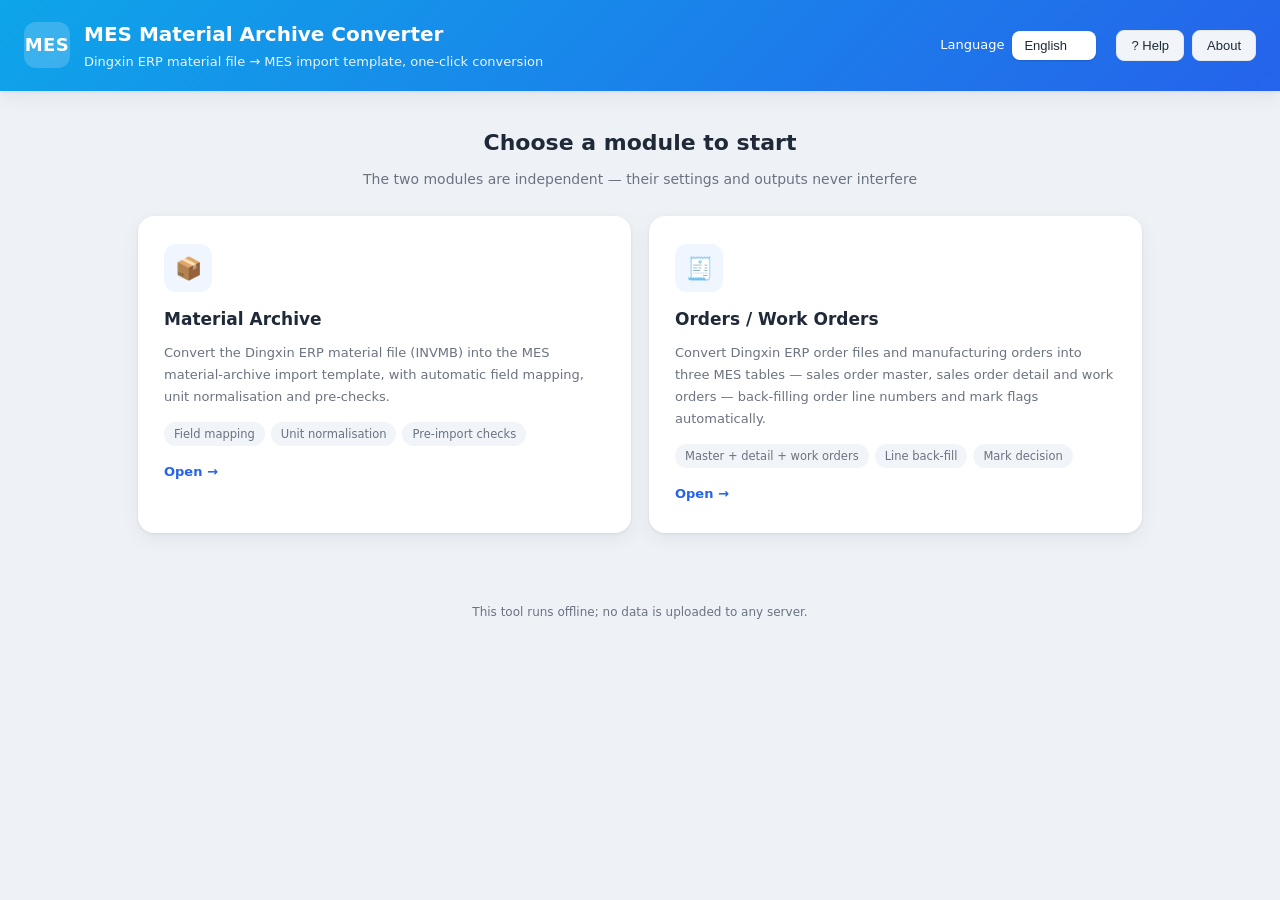
==== mes_conv/webui.html @ 9e15babb "feat: 新增订单/工单模块，建立版本控制 (v1.3.0) 把原来独立的 Python 工具（project-001/code-file/015/39/2.py，6672 行， Tkinter +" ====
<!DOCTYPE html>
<html lang="zh">
<head>
<meta charset="utf-8">
<meta name="viewport" content="width=device-width, initial-scale=1">
<title>MES 物料档案转换工具</title>
<style>
  :root{
    --bg:#eef2f7; --card:#ffffff; --ink:#1f2937; --muted:#6b7280;
    --primary:#2563eb; --primary-d:#1d4ed8; --line:#e5e7eb;
    --ok:#059669; --err:#dc2626; --warn:#b45309;
    --okbg:#ecfdf5; --errbg:#fef2f2; --warnbg:#fffbeb;
    --shadow:0 1px 3px rgba(15,23,42,.08),0 6px 20px rgba(15,23,42,.06);
  }
  *{box-sizing:border-box}
  body{margin:0;font-family:"PingFang SC","Microsoft YaHei","Noto Sans SC",system-ui,-apple-system,Segoe UI,Roboto,sans-serif;
    background:var(--bg);color:var(--ink);line-height:1.6;-webkit-font-smoothing:antialiased}
  header{background:linear-gradient(135deg,#0ea5e9,#2563eb);color:#fff;padding:18px 24px;
    display:flex;align-items:center;justify-content:space-between;gap:16px;flex-wrap:wrap;box-shadow:var(--shadow)}
  .brand{display:flex;align-items:center;gap:14px}
  .logo{width:46px;height:46px;border-radius:12px;background:rgba(255,255,255,.18);display:flex;align-items:center;justify-content:center;
    font-weight:800;font-size:18px;letter-spacing:.5px}
  header h1{margin:0;font-size:20px;font-weight:700}
  header p{margin:2px 0 0;font-size:13px;opacity:.9}
  .lang{display:flex;align-items:center;gap:8px;font-size:13px}
  .lang select{appearance:none;border:none;border-radius:8px;padding:7px 12px;font-size:13px;background:#fff;color:var(--ink);
    box-shadow:0 1px 2px rgba(0,0,0,.15);cursor:pointer}
  main{max-width:1040px;margin:0 auto;padding:24px 18px 60px}
  .steps{display:grid;grid-template-columns:1fr 1fr;gap:16px}
  @media(max-width:640px){.steps{grid-template-columns:1fr}}
  .card{background:var(--card);border-radius:16px;padding:22px;box-shadow:var(--shadow);position:relative;transition:.15s}
  .card.drag{border:2px dashed var(--primary);background:#eff6ff}
  .step-no{position:absolute;top:18px;right:20px;width:30px;height:30px;border-radius:50%;background:var(--primary);color:#fff;
    display:flex;align-items:center;justify-content:center;font-size:14px;font-weight:700}
  .card h2{margin:0 0 6px;font-size:16px}
  .card p{margin:0 0 16px;font-size:13px;color:var(--muted)}
  .file-btn{display:inline-block;background:#f1f5f9;border:1px dashed #cbd5e1;color:var(--ink);padding:11px 18px;border-radius:10px;
    cursor:pointer;font-size:14px;transition:.15s;position:relative;overflow:hidden}
  .file-btn:hover{background:#e2e8f0}
  .file-btn input{position:absolute;inset:0;opacity:0;cursor:pointer}
  .file-name{margin-top:12px;font-size:13px;color:var(--primary-d);word-break:break-all;min-height:18px}
  .drop-hint{margin-top:8px;font-size:12px;color:var(--muted)}
  .actions{display:flex;justify-content:center;margin:26px 0}
  .primary{display:inline-block;text-align:center;background:var(--primary);color:#fff;border:none;border-radius:12px;
    padding:14px 40px;font-size:17px;font-weight:600;cursor:pointer;transition:.15s;text-decoration:none}
  .primary:hover{background:var(--primary-d)}
  .primary:disabled{opacity:.6;cursor:wait}
  .ghost{background:#f1f5f9;border:1px solid var(--line);color:var(--ink);border-radius:8px;padding:7px 14px;font-size:13px;cursor:pointer;text-decoration:none;display:inline-block}
  .ghost:hover{background:#e2e8f0}
  .banner{border-radius:12px;padding:14px 18px;font-size:14px;margin-bottom:18px;display:none}
  .banner.show{display:block}
  .banner.ok{background:var(--okbg);color:var(--ok);border:1px solid #a7f3d0}
  .banner.err{background:var(--errbg);color:var(--err);border:1px solid #fecaca}
  .result{background:var(--card);border-radius:16px;padding:28px;text-align:center;box-shadow:var(--shadow);display:none;margin-bottom:18px}
  .result.show{display:block}
  .ok-icon{width:56px;height:56px;border-radius:50%;background:var(--ok);color:#fff;font-size:30px;display:flex;align-items:center;
    justify-content:center;margin:0 auto 14px}
  .result h2{margin:0 0 6px;font-size:19px}
  .result p{margin:0 0 18px;color:var(--muted);font-size:14px}
  .stats{display:grid;grid-template-columns:1fr 1fr;gap:10px;margin:18px 0;text-align:left}
  .stat{background:#f8fafc;border:1px solid var(--line);border-radius:10px;padding:12px 14px}
  .stat .t{font-size:12px;color:var(--muted)}
  .stat .v{font-size:14px;font-weight:600;margin-top:2px;word-break:break-word}
  .result-btns{display:flex;gap:10px;justify-content:center;flex-wrap:wrap}
  .section-title{display:flex;align-items:center;justify-content:space-between;gap:10px;flex-wrap:wrap;margin:0 0 12px}
  .section-title h3{margin:0;font-size:15px}
  .check-list{list-style:none;padding:0;margin:0 0 10px}
  .check-list li{padding:7px 11px;border-radius:8px;margin-bottom:6px;font-size:13px;border:1px solid}
  .check-list li.err{background:var(--errbg);color:var(--err);border-color:#fecaca}
  .check-list li.warn{background:var(--warnbg);color:var(--warn);border-color:#fde68a}
  .check-ok{background:var(--okbg);color:var(--ok);border:1px solid #a7f3d0;border-radius:8px;padding:7px 11px;font-size:13px}
  .scrollbox{max-height:300px;overflow:auto}
  .log-section,.history,.check-section{background:var(--card);border-radius:16px;padding:18px 20px;box-shadow:var(--shadow);margin-bottom:18px;display:none}
  .log-section.show,.history.show,.check-section.show{display:block}
  .log-head{display:flex;align-items:center;justify-content:space-between;gap:10px;flex-wrap:wrap}
  .log-head h3{margin:0;font-size:15px}
  .log-head .btns{display:flex;gap:8px}
  .log-box{background:#0f172a;color:#e2e8f0;font-family:ui-monospace,SFMono-Regular,Menlo,Consolas,monospace;font-size:12.5px;
    padding:14px;border-radius:10px;max-height:280px;overflow:auto;white-space:pre-wrap;margin:14px 0 0;display:none}
  .log-box.show{display:block}
  .advanced{background:var(--card);border-radius:16px;padding:6px 20px 20px;box-shadow:var(--shadow)}
  details>summary{cursor:pointer;font-weight:700;font-size:15px;padding:14px 0;list-style:none}
  details>summary::-webkit-details-marker{display:none}
  details>summary::before{content:"▸ ";color:var(--muted)}
  details[open]>summary::before{content:"▾ "}
  .muted{color:var(--muted);font-size:13px;margin:0 0 14px}
  .adv-actions{display:flex;gap:8px;flex-wrap:wrap;margin-bottom:12px}
  .adv-msg{font-size:13px;min-height:18px;margin-bottom:10px;white-space:pre-wrap}
  .adv-msg.ok{color:var(--ok)} .adv-msg.err{color:var(--err)}
  .adv-top{display:flex;gap:16px;align-items:center;flex-wrap:wrap;margin-bottom:14px}
  .adv-top label{font-size:13px;font-weight:600}
  .adv-top input{width:200px;border:1px solid var(--line);border-radius:8px;padding:7px 10px;font-size:13px;font-family:inherit}
  table{width:100%;border-collapse:collapse;margin-bottom:10px}
  th,td{border:1px solid var(--line);padding:6px 8px;font-size:13px;text-align:left;vertical-align:top}
  th{background:#f8fafc;font-weight:600}
  td input,td select,td textarea{width:100%;border:1px solid var(--line);border-radius:6px;padding:6px 8px;font-size:13px;font-family:inherit;resize:vertical}
  td .row-del{background:#fef2f2;color:var(--err);border:1px solid #fecaca;border-radius:6px;padding:4px 10px;cursor:pointer;white-space:nowrap}
  .help{background:#f8fafc;border:1px dashed var(--line);border-radius:10px;padding:12px 14px;font-size:12.5px;color:var(--muted);margin:10px 0 4px;line-height:1.7}
  .help code{background:#eef2f7;padding:1px 5px;border-radius:4px;font-size:12px;color:var(--ink)}
  .param-cell{min-width:280px}
  .pc-line{display:flex;flex-wrap:wrap;gap:8px 14px;align-items:center;margin:2px 0}
  .pc-line label{font-size:13px;display:inline-flex;align-items:center;gap:4px}
  .pc-inline{display:flex;flex-wrap:wrap;gap:6px;align-items:center;font-size:13px}
  .pc-inline input[type=text]{width:90px}
  .nest{background:#f8fafc;border:1px dashed var(--line);border-radius:10px;padding:10px;margin-top:6px}
  .nest-title{font-size:12px;color:var(--muted);margin-bottom:6px}
  .kv{margin:4px 0}
  .kv th{background:#eef2f7;font-size:12px}
  .kv input{width:100%;padding:4px 6px;font-size:12.5px}
  .mini-btn{background:#eef2f7;border:1px solid var(--line);border-radius:6px;padding:4px 10px;font-size:12px;cursor:pointer;margin-top:4px}
  .mini-btn:hover{background:#e2e8f0}
  .dict-card{background:#f8fafc;border:1px solid var(--line);border-radius:10px;padding:12px;margin-bottom:12px}
  .dict-head{display:flex;align-items:center;gap:8px;margin-bottom:8px;flex-wrap:wrap}
  .dict-head input{width:180px;border:1px solid var(--line);border-radius:6px;padding:5px 8px}
  .block-title{font-size:14px;font-weight:700;margin:18px 0 8px;display:flex;align-items:center;gap:8px}
  .block-title small{font-weight:400;color:var(--muted);font-size:12px}
  .desc-cell{font-size:12px;color:var(--muted);min-width:170px}
  footer{text-align:center;color:var(--muted);font-size:12px;padding:10px}
  .spinner{display:inline-block;width:16px;height:16px;border:2px solid rgba(255,255,255,.5);border-top-color:#fff;border-radius:50%;
    animation:spin .7s linear infinite;vertical-align:-3px;margin-right:8px}
  @keyframes spin{to{transform:rotate(360deg)}}

  /* ---- 模块选择首页 ---- */
  .home-intro{text-align:center;margin:10px 0 26px}
  .home-intro h2{margin:0 0 8px;font-size:22px}
  .home-intro p{margin:0;color:var(--muted);font-size:14px}
  .mod-grid{display:grid;grid-template-columns:1fr 1fr;gap:18px}
  @media(max-width:640px){.mod-grid{grid-template-columns:1fr}}
  .mod-card{background:var(--card);border-radius:16px;padding:26px 24px;box-shadow:var(--shadow);cursor:pointer;
    transition:.16s;border:2px solid transparent;text-align:left}
  .mod-card:hover{transform:translateY(-2px);border-color:var(--primary);box-shadow:0 10px 30px rgba(37,99,235,.16)}
  .mod-ico{width:48px;height:48px;border-radius:12px;background:#eff6ff;color:var(--primary);display:flex;align-items:center;
    justify-content:center;font-size:22px;margin-bottom:14px}
  .mod-card h3{margin:0 0 8px;font-size:17px}
  .mod-card p{margin:0 0 14px;font-size:13px;color:var(--muted);line-height:1.7}
  .mod-tags{display:flex;flex-wrap:wrap;gap:6px}
  .mod-tag{font-size:11.5px;background:#f1f5f9;color:var(--muted);border-radius:999px;padding:3px 10px}
  .mod-go{margin-top:16px;font-size:13px;font-weight:600;color:var(--primary)}
  .back-btn{background:rgba(255,255,255,.18);border:1px solid rgba(255,255,255,.4);color:#fff;border-radius:8px;
    padding:7px 14px;font-size:13px;cursor:pointer}
  .back-btn:hover{background:rgba(255,255,255,.3)}
  .opt-badge{font-size:11.5px;font-weight:400;color:var(--muted);margin-left:6px}
  .adv-sub{font-size:13px;font-weight:700;margin:16px 0 6px;color:var(--ink)}
  .adv-sub small{font-weight:400;color:var(--muted);font-size:12px;margin-left:6px}
  .switches{display:flex;flex-wrap:wrap;gap:9px 20px;margin:4px 0 2px}
  .switches label{font-size:13px;display:inline-flex;align-items:center;gap:6px;cursor:pointer}
</style>
</head>
<body>
<datalist id="srcCols"></datalist>
<datalist id="tgtCols"></datalist>
<header>
  <div class="brand">
    <div class="logo" id="appLogo">MES</div>
    <div>
      <h1 id="app_title">MES 物料档案转换工具</h1>
      <p id="app_subtitle">鼎新 ERP 物料档 → MES 导入模板，一键转换</p>
    </div>
  </div>
  <div class="lang">
    <button id="backHomeBtn" class="back-btn" style="display:none">← 返回</button>
    <label id="lang_label" for="langSel">语言</label>
    <select id="langSel">
      <option value="zh">简体中文</option>
      <option value="zht">繁體中文</option>
      <option value="vi">Tiếng Việt</option>
      <option value="en">English</option>
    </select>
    <button id="helpBtn" class="ghost" style="margin-left:12px">? 使用说明</button>
    <button id="aboutBtn" class="ghost">关于</button>
  </div>
</header>

<main>
  <!-- ===== 首页：选择模块 ===== -->
  <div id="viewHome" class="view">
    <div class="home-intro">
      <h2 id="home_title">请选择要使用的模块</h2>
      <p id="home_desc">两个模块各自独立，配置与输出互不影响</p>
    </div>
    <div class="mod-grid">
      <div class="mod-card" id="modMaterials">
        <div class="mod-ico">📦</div>
        <h3 id="mod_mat_name">物料档案</h3>
        <p id="mod_mat_desc">把鼎新 ERP 导出的物料档（INVMB）转换成 MES 的「物料档案导入模板」，自动做字段映射、单位归一与预检。</p>
        <div class="mod-tags">
          <span class="mod-tag" id="mod_mat_t1">字段映射</span>
          <span class="mod-tag" id="mod_mat_t2">单位归一</span>
          <span class="mod-tag" id="mod_mat_t3">导入前预检</span>
        </div>
        <div class="mod-go" id="mod_mat_go">进入 →</div>
      </div>
      <div class="mod-card" id="modOrders">
        <div class="mod-ico">🧾</div>
        <h3 id="mod_ord_name">订单 / 工单</h3>
        <p id="mod_ord_desc">把鼎新 ERP 导出的订单档与製令（工单）档，转换成 MES 的「销售订单主表 / 销售订单明细 / 工单」三张表，自动回填销售订单行号与打标判定。</p>
        <div class="mod-tags">
          <span class="mod-tag" id="mod_ord_t1">主表 + 明细 + 工单</span>
          <span class="mod-tag" id="mod_ord_t2">行号回填</span>
          <span class="mod-tag" id="mod_ord_t3">打标判定</span>
        </div>
        <div class="mod-go" id="mod_ord_go">进入 →</div>
      </div>
    </div>
  </div>

  <!-- ===== 模块一：物料档案 ===== -->
  <div id="viewMaterials" class="view" style="display:none">
  <div class="steps">
    <div class="card" id="srcCard">
      <div class="step-no">1</div>
      <h2 id="step_source">第 1 步 · 选择源文件</h2>
      <p id="step_source_desc">选择从鼎新 ERP 导出的物料档（.xlsx）</p>
      <label class="file-btn"><input type="file" id="srcFile" accept=".xlsx"><span id="srcLabel">选择文件</span></label>
      <div class="file-name" id="srcName"></div>
      <div class="drop-hint" id="srcDropHint">也可以直接把文件拖到这里</div>
    </div>
    <div class="card" id="tplCard">
      <div class="step-no">2</div>
      <h2 id="step_template">第 2 步 · 选择模板</h2>
      <p id="step_template_desc">选择 MES 的「物料档案导入模板」（.xlsx）</p>
      <label class="file-btn"><input type="file" id="tplFile" accept=".xlsx"><span id="tplLabel">选择文件</span></label>
      <div class="file-name" id="tplName"></div>
      <div class="drop-hint" id="tplDropHint">也可以直接把文件拖到这里</div>
    </div>
  </div>

  <div class="actions">
    <button id="startBtn" class="primary">开始转换</button>
  </div>

  <div id="progressWrap" style="display:none;margin:14px 0 0">
    <div style="height:8px;background:#e5e7eb;border-radius:999px;overflow:hidden">
      <div id="progressBar" style="height:100%;width:0;background:#2563eb;transition:width .2s ease"></div>
    </div>
    <div id="progressText" style="margin-top:6px;font-size:13px;color:#6b7280"></div>
  </div>

  <div id="statusBanner" class="banner"></div>

  <section id="resultSection" class="result">
    <div class="ok-icon">✓</div>
    <h2 id="result_title">转换完成！</h2>
    <p id="result_desc">文件已生成，点击下载即可导入 MES。</p>
    <div class="stats" id="stats"></div>
    <div class="result-btns">
      <a id="downloadLink" class="primary" href="#">下载结果文件</a>
      <button id="openFolderBtn" class="ghost">打开输出文件夹</button>
    </div>
  </section>

  <section id="checkSection" class="check-section">
    <div class="section-title">
      <h3 id="check_title">预检结果</h3>
      <span class="ghost" id="check_summary"></span>
    </div>
    <ul class="check-list" id="checkList"></ul>
    <div id="issueWrap" class="scrollbox" style="display:none">
      <table><thead><tr>
        <th id="issue_row" style="width:80px">行号</th>
        <th id="issue_col" style="width:130px">列</th>
        <th id="issue_msg">说明</th>
      </tr></thead><tbody id="issueBody"></tbody></table>
    </div>
  </section>

  <section id="historySection" class="history">
    <div class="section-title">
      <h3 id="history_title">最近转换</h3>
      <button id="refreshHistBtn" class="ghost">刷新</button>
    </div>
    <table><thead><tr>
      <th id="hist_time" style="width:170px">时间</th>
      <th id="hist_file">文件</th>
      <th id="hist_rows" style="width:80px">行数</th>
      <th id="hist_status" style="width:110px">预检</th>
      <th style="width:160px"></th>
    </tr></thead><tbody id="histBody"></tbody></table>
  </section>

  <section id="logSection" class="log-section">
    <div class="log-head">
      <h3 id="log_title">转换日志</h3>
      <div class="btns">
        <button id="copyLogBtn" class="ghost">复制日志</button>
        <button id="toggleLogBtn" class="ghost">查看日志</button>
      </div>
    </div>
    <pre id="logBox" class="log-box"></pre>
  </section>

  <section class="advanced">
    <details id="advDetails">
      <summary id="advanced_title">高级设置（管理员）</summary>
      <p class="muted" id="advanced_desc">以下为字段映射配置，仅管理员维护。普通用户无需修改。所有设置都以表单填写，无需写代码。</p>
      <div class="adv-top">
        <label id="lbl_outsheet" for="outSheetInput">输出工作表名称</label>
        <input id="outSheetInput" type="text" value="物料档案">
      </div>
      <div class="adv-actions">
        <button id="loadConfigBtn" class="ghost">载入当前配置</button>
        <button id="saveConfigBtn" class="ghost">保存配置</button>
        <button id="addFieldBtn" class="ghost">新增字段</button>
        <button id="exportConfigBtn" class="ghost">导出配置</button>
        <button id="importConfigBtn" class="ghost">导入配置</button>
        <input type="file" id="importCfgFile" accept=".json" style="display:none">
      </div>
      <div id="advMsg" class="adv-msg"></div>

      <div class="block-title"><span id="block_profiles">配置档（多套配置）</span>
        <small id="block_profiles_hint">把当前配置存成一份命名档案，不同工厂 / 模板一键载入</small></div>
      <div class="pc-line">
        <select id="profileSel" style="width:260px"></select>
        <button id="profileLoadBtn" class="ghost">载入</button>
        <button id="profileSaveBtn" class="ghost">另存为配置档</button>
        <button id="profileDelBtn" class="ghost">删除</button>
      </div>

      <div class="block-title"><span id="block_values">值域表（导出给业务维护）</span>
        <small id="block_values_hint">把字典表 / 单位表导出成 CSV，交给懂业务的人改，再导回来，不用碰 JSON</small></div>
      <div class="pc-line">
        <button id="valuesExportBtn" class="ghost">导出值域表 CSV</button>
        <button id="valuesImportBtn" class="ghost">导入值域表 CSV</button>
        <input type="file" id="valuesFile" accept=".csv,.txt" style="display:none">
      </div>

      <div class="block-title"><span id="block_backup">配置备份</span>
        <small id="block_backup_hint">每次保存都会自动留一份备份，改坏了可以还原</small></div>
      <div class="pc-line">
        <select id="backupSel" style="width:260px"></select>
        <button id="restoreBtn" class="ghost">恢复此备份</button>
        <button id="refreshBackupBtn" class="ghost">刷新列表</button>
      </div>

      <div class="block-title"><span id="block_fields">字段映射</span>
        <small id="block_fields_hint">每一行 = 一个目标列怎么填</small></div>
      <table id="fieldTable">
        <thead><tr>
          <th id="th_target">目标列</th><th id="th_source">源列(MBxxx)</th>
          <th id="th_op">填充方式</th><th id="th_param">参数设置</th>
          <th id="th_desc">说明</th><th></th>
        </tr></thead>
        <tbody></tbody>
      </table>
      <div class="help" id="adv_help"></div>

      <div class="block-title"><span id="block_unit">单位翻译表</span>
        <small id="block_unit_hint">左边填原符号，右边填中文单位名，例如 kg → 千克</small></div>
      <table>
        <thead><tr><th id="unit_from" style="width:45%">原符号 / 原单位</th><th id="unit_to" style="width:45%">翻译为</th><th></th></tr></thead>
        <tbody id="unitBody"></tbody>
      </table>
      <button class="mini-btn" id="addUnitBtn">+ 添加单位</button>

      <div class="block-title"><span id="block_dicts">字典表（原值 → 翻译）</span>
        <small id="block_dicts_hint">把源文件里的代码翻译成人能看懂的中文，例如 110 → 成品</small></div>
      <div id="dictsWrap"></div>
      <button class="mini-btn" id="addDictBtn">+ 新增字典</button>

      <div class="block-title"><span id="block_wl">允许值清单</span>
        <small id="block_wl_hint">某列的值不在清单里时，预检会告警（不改写数据）。例如「基本单位」只允许 MES 单位档案里的单位名</small></div>
      <div id="wlWrap"></div>
      <button class="mini-btn" id="addWlBtn">+ 添加一列的允许值</button>
    </details>
  </section>
  </div><!-- /viewMaterials -->

  <!-- ===== 模块二：订单 / 工单 ===== -->
  <div id="viewOrders" class="view" style="display:none">
    <div class="steps">
      <div class="card" id="ordSrcCard">
        <div class="step-no">1</div>
        <h2 id="ord_step_source">订单文件（可选）</h2>
        <p id="ord_step_source_desc">鼎新 ERP 导出的订单档（.xlsx），用于生成销售订单主表与明细</p>
        <label class="file-btn"><input type="file" id="ordSrcFile" accept=".xlsx"><span id="ordSrcLabel">选择文件</span></label>
        <div class="file-name" id="ordSrcName"></div>
        <div class="drop-hint" id="ordSrcDropHint">也可以直接把文件拖到这里</div>
      </div>
      <div class="card" id="ordWorkCard">
        <div class="step-no">2</div>
        <h2 id="ord_step_work">工单文件（可选）</h2>
        <p id="ord_step_work_desc">鼎新 ERP 导出的製令（工单）档（.xlsx），用于生成工单表</p>
        <label class="file-btn"><input type="file" id="ordWorkFile" accept=".xlsx"><span id="ordWorkLabel">选择文件</span></label>
        <div class="file-name" id="ordWorkName"></div>
        <div class="drop-hint" id="ordWorkDropHint">也可以直接把文件拖到这里</div>
      </div>
    </div>

    <div class="actions">
      <button id="ordStartBtn" class="primary">开始转换</button>
    </div>

    <div id="ordProgressWrap" style="display:none;margin:14px 0 0">
      <div style="height:8px;background:#e5e7eb;border-radius:999px;overflow:hidden">
        <div id="ordProgressBar" style="height:100%;width:0;background:#2563eb;transition:width .2s ease"></div>
      </div>
      <div id="ordProgressText" style="margin-top:6px;font-size:13px;color:#6b7280"></div>
    </div>

    <div id="ordBanner" class="banner"></div>

    <section id="ordResultSection" class="result">
      <div class="ok-icon">✓</div>
      <h2 id="ord_result_title">转换完成！</h2>
      <p id="ord_result_desc">文件已生成，点击下载即可导入 MES。</p>
      <div class="stats" id="ordStats"></div>
      <div class="result-btns">
        <a id="ordDownloadLink" class="primary" href="#">下载结果文件</a>
        <button id="ordOpenFolderBtn" class="ghost">打开输出文件夹</button>
      </div>
    </section>

    <section id="ordCheckSection" class="check-section">
      <div class="section-title">
        <h3 id="ord_check_title">预检结果</h3>
        <span class="ghost" id="ordCheckSummary"></span>
      </div>
      <ul class="check-list" id="ordCheckList"></ul>
      <div id="ordIssueWrap" class="scrollbox" style="display:none">
        <table><thead><tr>
          <th id="ord_issue_row" style="width:80px">行号</th>
          <th id="ord_issue_col" style="width:130px">列</th>
          <th id="ord_issue_msg">说明</th>
        </tr></thead><tbody id="ordIssueBody"></tbody></table>
      </div>
    </section>

    <section id="ordHistSection" class="history">
      <div class="section-title">
        <h3 id="ord_history_title">最近转换</h3>
        <button id="ordRefreshHistBtn" class="ghost">刷新</button>
      </div>
      <table><thead><tr>
        <th id="ord_hist_time" style="width:170px">时间</th>
        <th id="ord_hist_file">文件</th>
        <th id="ord_hist_rows" style="width:80px">行数</th>
        <th id="ord_hist_status" style="width:110px">预检</th>
        <th style="width:160px"></th>
      </tr></thead><tbody id="ordHistBody"></tbody></table>
    </section>

    <section id="ordLogSection" class="log-section">
      <div class="log-head">
        <h3 id="ord_log_title">转换日志</h3>
        <div class="btns">
          <button id="ordCopyLogBtn" class="ghost">复制日志</button>
          <button id="ordToggleLogBtn" class="ghost">查看日志</button>
        </div>
      </div>
      <pre id="ordLogBox" class="log-box"></pre>
    </section>

    <section class="advanced">
      <details id="ordAdvDetails">
        <summary id="ord_advanced_title">高级设置（管理员）</summary>
        <p class="muted" id="ord_advanced_desc">订单模块的字段映射与判定规则。所有设置都以表单填写，无需写代码。</p>

        <div class="adv-actions">
          <button id="ordCfgReloadBtn" class="ghost">载入当前配置</button>
          <button id="ordCfgSaveBtn" class="ghost">保存配置</button>
        </div>
        <div id="ordAdvMsg" class="adv-msg"></div>

        <div class="block-title"><span id="ord_block_map">字段映射</span>
          <small id="ord_block_map_hint">每行 = 一个输出列：源列（可留空表示不导出）+ 源档为空时填入的默认值。表格行序就是输出列顺序。</small></div>
        <div id="ordMapWrap"></div>

        <div class="block-title"><span id="ord_block_tag">打标判定</span>
          <small id="ord_block_tag_hint">产品编码以任一前缀开头 → 「是」，否则「否」</small></div>
        <div id="ordTagWrap" class="pc-line"></div>

        <div class="block-title"><span id="ord_block_sw">运行选项</span></div>
        <div class="switches" id="ordSwitches"></div>

        <div class="block-title"><span id="ord_block_alias">表头别名表</span>
          <small id="ord_block_alias_hint">源档表头五花八门时靠它识别。匹配时已做简繁归一，写简写繁都认。</small></div>
        <div id="ordAliasWrap"></div>
      </details>
    </section>
  </div><!-- /viewOrders -->
</main>

<div id="helpModal" style="display:none;position:fixed;inset:0;background:rgba(0,0,0,.45);z-index:99;align-items:center;justify-content:center;padding:20px">
  <div style="background:#fff;border-radius:12px;max-width:760px;width:100%;max-height:84vh;overflow:auto;padding:22px 26px;box-shadow:0 20px 60px rgba(0,0,0,.25)">
    <div style="display:flex;align-items:center;justify-content:space-between;margin-bottom:12px">
      <h3 id="help_title" style="margin:0">使用说明</h3>
      <button class="ghost" id="helpClose">关闭</button>
    </div>
    <div id="helpBody"></div>
  </div>
</div>

<div id="aboutModal" style="display:none;position:fixed;inset:0;background:rgba(0,0,0,.45);z-index:99;align-items:center;justify-content:center;padding:20px">
  <div style="background:#fff;border-radius:12px;max-width:680px;width:100%;max-height:84vh;overflow:auto;padding:22px 26px;box-shadow:0 20px 60px rgba(0,0,0,.25)">
    <div style="display:flex;align-items:center;justify-content:space-between;margin-bottom:12px">
      <h3 id="about_title" style="margin:0">关于本工具</h3>
      <button class="ghost" id="aboutClose">关闭</button>
    </div>
    <div id="aboutBody"></div>
  </div>
</div>

<footer id="footer">本工具离线运行，数据不会上传任何服务器。</footer>

<script>
const STR = {
  zh:{
    home_title:"请选择要使用的模块", home_desc:"两个模块各自独立，配置与输出互不影响",
    mod_mat_name:"物料档案", mod_mat_desc:"把鼎新 ERP 导出的物料档（INVMB）转换成 MES 的「物料档案导入模板」，自动做字段映射、单位归一与预检。",
    mod_mat_t1:"字段映射", mod_mat_t2:"单位归一", mod_mat_t3:"导入前预检", mod_mat_go:"进入 →",
    mod_ord_name:"订单 / 工单", mod_ord_desc:"把鼎新 ERP 导出的订单档与製令（工单）档，转换成 MES 的「销售订单主表 / 销售订单明细 / 工单」三张表，自动回填销售订单行号与打标判定。",
    mod_ord_t1:"主表 + 明细 + 工单", mod_ord_t2:"行号回填", mod_ord_t3:"打标判定", mod_ord_go:"进入 →",
    back_btn:"← 返回",
    ord_app_title:"MES 订单 / 工单转换工具", ord_app_subtitle:"鼎新 ERP 订单·製令档 → MES 导入表，一键转换",
    ord_step_source:"订单文件（可选）", ord_step_source_desc:"鼎新 ERP 导出的订单档（.xlsx），用于生成销售订单主表与明细",
    ord_step_work:"工单文件（可选）", ord_step_work_desc:"鼎新 ERP 导出的製令（工单）档（.xlsx），用于生成工单表",
    ord_choose_file:"选择文件", ord_drop_hint:"也可以直接把文件拖到这里",
    ord_start_btn:"开始转换", ord_converting:"正在转换，请稍候…",
    ord_no_file:"请先选择订单文件或工单文件（至少一个）",
    ord_result_title:"转换完成！", ord_result_desc:"文件已生成，点击下载即可导入 MES。",
    ord_download:"下载结果文件", ord_open_folder:"打开输出文件夹",
    ord_check_title:"预检结果", ord_history_title:"最近转换", ord_log_title:"转换日志",
    ord_copy_log:"复制日志", ord_view_log:"查看日志",
    ord_hist_none:"（暂无记录）", ord_hist_bad:"有问题", ord_hist_ok:"正常", ord_hist_dl:"下载", ord_hist_view:"查看问题",
    ord_all_ok:"未发现问题 ✓", ord_check_summary:"%d 处需要关注",
    ord_advanced_title:"高级设置（管理员）",
    ord_advanced_desc:"订单模块的字段映射与判定规则。所有设置都以表单填写，无需写代码。",
    ord_cfg_reload:"载入当前配置", ord_cfg_save:"保存配置",
    ord_cfg_saved:"配置已保存", ord_cfg_fail:"保存失败：",
    ord_block_map:"字段映射",
    ord_block_map_hint:"每行 = 一个输出列：源列（可留空表示不导出）+ 源档为空时填入的默认值。表格行序就是输出列顺序。",
    ord_th_target:"输出列", ord_th_source:"源列", ord_th_default:"默认值", ord_th_op:"操作", ord_add_row:"+ 添加一列",
    ord_block_tag:"打标判定", ord_block_tag_hint:"产品编码以任一前缀开头 → 「是」，否则「否」",
    ord_tag_column:"输出列", ord_tag_source:"判断依据列", ord_tag_prefixes:"前缀（逗号分隔）", ord_tag_yes:"命中填", ord_tag_no:"未命中填",
    ord_block_sw:"运行选项",
    ord_sw_header:"输出表头带必填星号（* 列名）", ord_sw_autoline:"工单的销售订单行号从订单明细自动匹配",
    ord_sw_filtersum:"过滤小计 / 合计行", ord_sw_validate:"转换前做数据校验",
    ord_block_alias:"表头别名表", ord_block_alias_hint:"源档表头五花八门时靠它识别。匹配时已做简繁归一，写简写繁都认。",
    ord_cat_order_master:"销售订单主表", ord_cat_order_detail:"销售订单明细", ord_cat_work_order:"工单",
    ord_progress:"已处理 %d / %d 行", ord_tag_disabled:"（未启用打标）",
    app_title:"MES 物料档案转换工具", app_subtitle:"鼎新 ERP 物料档 → MES 导入模板，一键转换",
    lang_label:"语言",
    step_source:"第 1 步 · 选择源文件", step_source_desc:"选择从鼎新 ERP 导出的物料档（.xlsx）",
    step_template:"第 2 步 · 选择模板", step_template_desc:"选择 MES 的「物料档案导入模板」（.xlsx）",
    drop_hint:"也可以直接把文件拖到这里",
    choose_file:"选择文件", no_file:"尚未选择文件", file_chosen:"已选择：",
    start_btn:"开始转换", converting:"正在转换，请稍候…",
    status_ready:"请选择源文件和模板后开始", status_pick:"请先选择两个文件",
    result_title:"转换完成！", result_desc:"文件已生成，点击下载即可导入 MES。",
    download_btn:"下载结果文件", open_folder:"打开输出文件夹", opening:"正在打开…",
    log_title:"转换日志", view_log:"查看日志", hide_log:"收起日志", copy_log:"复制日志",
    check_title:"预检结果", check_ok:"未发现问题 ✓", check_summary:"%d 处需关注",
    issue_row:"行号", issue_col:"列", issue_msg:"说明",
    check_lang_hint:"提示内容按转换时的语言生成；如需其他语言，请重新转换。",
    history_title:"最近转换", refresh:"刷新", hist_time:"时间", hist_file:"文件", hist_rows:"行数", hist_status:"预检",
    hist_none:"（暂无记录）", hist_dl:"下载", hist_bad:"有问题", hist_ok:"正常",
    hist_view:"查看", hist_view_bad:"查看问题", hist_report_hint:"以下是历史转换（%s）的问题明细：",
    advanced_title:"高级设置（管理员）", advanced_desc:"以下为字段映射配置，仅管理员维护。普通用户无需修改。所有设置都以表单填写，无需写代码。",
    lbl_outsheet:"输出工作表名称",
    load_config:"载入当前配置", save_config:"保存配置", add_field:"新增字段", del_row:"删除",
    export_config:"导出配置", import_config:"导入配置", imported_ok:"配置已导入，请点「保存配置」使其生效", imported_err:"导入失败：",
    block_backup:"配置备份", block_backup_hint:"每次保存都会自动留一份备份，改坏了可以还原",
    restore:"恢复此备份", refresh_backup:"刷新列表", no_backup:"（暂无备份）",
    restored_ok:"已恢复备份", restored_err:"恢复失败：",
    th_target:"目标列", th_source:"源列(MBxxx)", th_op:"填充方式", th_param:"参数设置", th_desc:"说明", th_tpl:"模板列：",
    block_fields:"字段映射", block_fields_hint:"每一行 = 一个目标列怎么填。带 * 的是模板必填列",
    block_unit:"单位翻译表", block_unit_hint:"左边填原符号，右边填中文单位名，例如 kg → 千克",
    unit_from:"原符号 / 原单位", unit_to:"翻译为", add_unit:"+ 添加单位",
    block_dicts:"字典表（原值 → 翻译）", block_dicts_hint:"把源文件里的代码翻译成人能看懂的中文，例如 110 → 成品",
    add_dict:"+ 新增字典", del_dict:"删除字典", add_entry:"+ 添加条目", dict_name:"字典名称", choose_dict:"（选择字典）",
    block_wl:"允许值清单", block_wl_hint:"某列的值不在清单里时，预检会告警（不改写数据）。例如「基本单位」只允许 MES 单位档案里的单位名",
    add_wl:"+ 添加一列的允许值", wl_col:"目标列", wl_values:"允许的值（逗号分隔）",
    adv_help:"「填充方式」决定这一列怎么得到值：直接复制=把源列原样搬过去；字典翻译=按字典把代码换成中文；固定值=每次都写同一个内容；条件填充=满足某条件才填；关键词判断=名称里含某些词就填「是」否则「否」；关键词映射=名称含某词就填对应中文；单位翻译=按单位表翻译；多条件判断=按多条规则依次判断。",
    saved_ok:"配置已保存", saved_err:"保存失败：", loaded_ok:"配置已载入", loaded_err:"载入失败：",
    confirm_save:F=>"发现 "+F+" 处配置问题：\n\n%S\n\n仍要保存吗？",
    rows_label:"数据行数", type_label:"物料类型分布", source_label:"物料来源分布", elapsed_label:"耗时",
    footer:"本工具离线运行，数据不会上传任何服务器。",
    err_no_src:"请先选择源文件", err_no_tpl:"请先选择模板文件",
    status_done:"转换成功", status_error:"转换出错",
    v_no_target:i=>"第 "+i+" 行：没有填目标列",
    v_no_dict:i=>"第 "+i+" 行：选了「字典翻译」但没选择字典",
    v_no_value:i=>"第 "+i+" 行：选了「固定值」但没填内容",
    v_no_kw:i=>"第 "+i+" 行：选了「关键词判断」但没填关键词",
    v_no_kwmap:i=>"第 "+i+" 行：选了「关键词映射」但没有任何对应关系",
    v_no_case:i=>"第 "+i+" 行：选了「多条件判断」但没有任何条件",
    v_no_cond:i=>"第 "+i+" 行：选了「条件填充」但没填比较值",
    v_dup_target:(i,s)=>"第 "+i+" 行：目标列「"+s+"」重复了",
    kwmap_title:"关键词对应表（名称含某词 → 写入对应值）", kwmap_else:"都不命中时填写：", kw_col_kw:"关键词", kw_col_val:"写入值", case_col_val:"值",
    case_title:"条件列表（从上到下，命中第一条就停）", case_default:"默认（都不命中）填写：", add_cond:"+ 添加条件", add_kw:"+ 添加关键词",
    p_trim:"去首尾空格", p_raw:"保留原样", p_default:"空时默认填：", p_value:"固定写入：",
    p_if:"当源值等于", p_then:"则填", p_else:"否则填", p_keywords:"关键词(逗号分隔)", p_source:"源列", p_match:"匹配",
    hdr_loaded:"表头已读取：%d 列", hdr_fail:"读取源文件表头失败（不影响转换）：",
    prog_title:"正在转换", prog_preparing:"正在读取文件…", prog_fmt:"已处理 %d / %d 行 · %d%%", prog_elapsed:"已用 %s", prog_done:"转换完成，共 %d 行",
    block_profiles:"配置档（多套配置）", block_profiles_hint:"把当前配置存成一份命名档案，不同工厂 / 模板一键载入",
    profiles_none:"（暂无配置档）", profiles_load:"载入", profiles_del:"删除", profiles_saveas:"另存为配置档",
    profiles_prompt:"给这份配置起个名字（可用中英文、数字、-、_）", profiles_saved:"配置档已保存：", profiles_err:"配置档操作失败：",
    profiles_loaded:"配置档已载入到表单，请点「保存配置」使其生效", profiles_del_confirm:"确定删除配置档「%s」吗？",
    block_values:"值域表（导出给业务维护）", block_values_hint:"把字典表 / 单位表导出成 CSV，交给懂业务的人改，再导回来，不用碰 JSON",
    values_export:"导出值域表 CSV", values_import:"导入值域表 CSV", values_confirm:"导入会按 CSV 内容整体替换字典表与单位表，继续吗？",
    values_loaded:"值域表已导入到表单，请点「保存配置」使其生效", values_err:"值域表导入失败：",
    help_btn:"? 使用说明", help_title:"使用说明", about_btn:"关于", about_title:"关于本工具", close_btn:"关闭",
    about_version:"版本", about_build:"构建时间", about_runtime:"运行环境", about_addr:"访问地址",
    about_exe:"程序位置", about_config:"配置文件", about_log:"日志文件", about_out:"输出目录", about_backup:"备份目录",
    help_body:`<h4>三步完成转换</h4>
<ol><li><b>选源文件</b>：从鼎新 ERP 导出的物料档（.xlsx，含 MB001 ~ MB254 列）。</li>
<li><b>选模板</b>：MES 的「物料档案导入模板」。</li>
<li><b>开始转换</b>：跑完可下载结果，文件同时保存在程序目录的 <code>out\\</code> 里（按日期时间命名，不会重名）。</li></ol>
<h4>预检结果怎么看</h4>
<p>转换后下方会列出发现的问题（编码重复、字典里没有的值、单位不在 MES 单位档案里等）。点「最近转换」里的<b>查看问题</b>可随时翻回任意一次的问题明细，重启程序也不会丢。</p>
<h4>托盘图标</h4>
<p>程序常驻右下角托盘：<b>右键</b>可「打开界面 / 打开输出文件夹 / 退出」，<b>双击</b>打开界面。关掉浏览器标签页不会退出程序，要退出请用托盘右键菜单。</p>
<h4>高级设置（管理员）</h4>
<p>「字段映射」决定每一列怎么填。可以「另存为配置档」保存多套配置（不同工厂 / 模板），也可把字典表导出成 CSV 交给懂业务的人维护后再导回。全部是表单填写，不需要写代码。</p>
<h4>常见问题</h4>
<ul><li><b>点了一下没反应？</b>看右下角托盘图标——界面已在后台运行。</li><li><b>转换失败？</b>下方「转换日志」有详细原因，也可把 <code>out\\</code> 里的日志发给制作者。</li></ul>`,
  },
  zht:{
    home_title:"請選擇要使用的模組", home_desc:"兩個模組各自獨立，設定與輸出互不影響",
    mod_mat_name:"物料檔案", mod_mat_desc:"把鼎新 ERP 匯出的物料檔（INVMB）轉換成 MES 的「物料檔案匯入範本」，自動做欄位對應、單位歸一與預檢。",
    mod_mat_t1:"欄位對應", mod_mat_t2:"單位歸一", mod_mat_t3:"匯入前預檢", mod_mat_go:"進入 →",
    mod_ord_name:"訂單 / 工單", mod_ord_desc:"把鼎新 ERP 匯出的訂單檔與製令（工單）檔，轉換成 MES 的「銷售訂單主表 / 銷售訂單明細 / 工單」三張表，自動回填銷售訂單行號與打標判定。",
    mod_ord_t1:"主表 + 明細 + 工單", mod_ord_t2:"行號回填", mod_ord_t3:"打標判定", mod_ord_go:"進入 →",
    back_btn:"← 返回",
    ord_app_title:"MES 訂單 / 工單轉換工具", ord_app_subtitle:"鼎新 ERP 訂單·製令檔 → MES 匯入表，一鍵轉換",
    ord_step_source:"訂單檔案（可選）", ord_step_source_desc:"鼎新 ERP 匯出的訂單檔（.xlsx），用於產生銷售訂單主表與明細",
    ord_step_work:"工單檔案（可選）", ord_step_work_desc:"鼎新 ERP 匯出的製令（工單）檔（.xlsx），用於產生工單表",
    ord_choose_file:"選擇檔案", ord_drop_hint:"也可以直接把檔案拖到這裡",
    ord_start_btn:"開始轉換", ord_converting:"正在轉換，請稍候…",
    ord_no_file:"請先選擇訂單檔案或工單檔案（至少一個）",
    ord_result_title:"轉換完成！", ord_result_desc:"檔案已產生，點擊下載即可匯入 MES。",
    ord_download:"下載結果檔案", ord_open_folder:"開啟輸出資料夾",
    ord_check_title:"預檢結果", ord_history_title:"最近轉換", ord_log_title:"轉換日誌",
    ord_copy_log:"複製日誌", ord_view_log:"檢視日誌",
    ord_hist_none:"（暫無記錄）", ord_hist_bad:"有問題", ord_hist_ok:"正常", ord_hist_dl:"下載", ord_hist_view:"檢視問題",
    ord_all_ok:"未發現問題 ✓", ord_check_summary:"%d 處需關注",
    ord_advanced_title:"進階設定（管理員）",
    ord_advanced_desc:"訂單模組的欄位對應與判定規則。所有設定都以表單填寫，無需寫程式。",
    ord_cfg_reload:"載入目前設定", ord_cfg_save:"儲存設定",
    ord_cfg_saved:"設定已儲存", ord_cfg_fail:"儲存失敗：",
    ord_block_map:"欄位對應",
    ord_block_map_hint:"每列 = 一個輸出欄：來源欄（可留空表示不匯出）+ 來源檔為空時填入的預設值。表格列序就是輸出欄順序。",
    ord_th_target:"輸出欄", ord_th_source:"來源欄", ord_th_default:"預設值", ord_th_op:"操作", ord_add_row:"+ 新增一欄",
    ord_block_tag:"打標判定", ord_block_tag_hint:"產品編碼以任一前綴開頭 → 「是」，否則「否」",
    ord_tag_column:"輸出欄", ord_tag_source:"判斷依據欄", ord_tag_prefixes:"前綴（逗號分隔）", ord_tag_yes:"命中填", ord_tag_no:"未命中填",
    ord_block_sw:"執行選項",
    ord_sw_header:"輸出表頭帶必填星號（* 欄名）", ord_sw_autoline:"工單的銷售訂單行號從訂單明細自動匹配",
    ord_sw_filtersum:"過濾小計 / 合計列", ord_sw_validate:"轉換前做資料檢核",
    ord_block_alias:"表頭別名表", ord_block_alias_hint:"來源檔表頭五花八門時靠它辨識。匹配時已做簡繁歸一，寫簡寫繁都認。",
    ord_cat_order_master:"銷售訂單主表", ord_cat_order_detail:"銷售訂單明細", ord_cat_work_order:"工單",
    ord_progress:"已處理 %d / %d 行", ord_tag_disabled:"（未啟用打標）",
    app_title:"MES 物料檔案轉換工具", app_subtitle:"鼎新 ERP 物料檔 → MES 匯入範本，一鍵轉換",
    lang_label:"語言",
    step_source:"第 1 步 · 選擇來源檔案", step_source_desc:"選擇從鼎新 ERP 匯出的物料檔（.xlsx）",
    step_template:"第 2 步 · 選擇範本", step_template_desc:"選擇 MES 的「物料檔案匯入範本」（.xlsx）",
    drop_hint:"也可以直接把檔案拖到這裡",
    choose_file:"選擇檔案", no_file:"尚未選擇檔案", file_chosen:"已選擇：",
    start_btn:"開始轉換", converting:"正在轉換，請稍候…",
    status_ready:"請選擇來源檔案和範本後開始", status_pick:"請先選擇兩個檔案",
    result_title:"轉換完成！", result_desc:"檔案已生成，點擊下載即可匯入 MES。",
    download_btn:"下載結果檔案", open_folder:"開啟輸出資料夾", opening:"正在開啟…",
    log_title:"轉換日誌", view_log:"檢視日誌", hide_log:"收起日誌", copy_log:"複製日誌",
    check_title:"預檢結果", check_ok:"未發現問題 ✓", check_summary:"%d 處需關注",
    issue_row:"行號", issue_col:"欄", issue_msg:"說明",
    check_lang_hint:"提示內容依轉換時的語言產生；如需其他語言，請重新轉換。",
    history_title:"最近轉換", refresh:"重新整理", hist_time:"時間", hist_file:"檔案", hist_rows:"筆數", hist_status:"預檢",
    hist_none:"（暫無記錄）", hist_dl:"下載", hist_bad:"有問題", hist_ok:"正常",
    hist_view:"檢視", hist_view_bad:"檢視問題", hist_report_hint:"以下是歷史轉換（%s）的問題明細：",
    advanced_title:"進階設定（管理員）", advanced_desc:"以下為欄位對應設定，僅管理員維護。一般使用者無需修改。所有設定都以表單填寫，無需寫程式。",
    lbl_outsheet:"輸出工作表名稱",
    load_config:"載入目前設定", save_config:"儲存設定", add_field:"新增欄位", del_row:"刪除",
    export_config:"匯出設定", import_config:"匯入設定", imported_ok:"設定已匯入，請點「儲存設定」使其生效", imported_err:"匯入失敗：",
    block_backup:"設定備份", block_backup_hint:"每次儲存都會自動留一份備份，改壞了可以還原",
    restore:"還原此備份", refresh_backup:"重新整理", no_backup:"（暫無備份）",
    restored_ok:"已還原備份", restored_err:"還原失敗：",
    th_target:"目標欄", th_source:"來源欄(MBxxx)", th_op:"填充方式", th_param:"參數設定", th_desc:"說明", th_tpl:"範本欄：",
    block_fields:"欄位對應", block_fields_hint:"每一列 = 一個目標欄怎麼填。帶 * 的是範本必填欄",
    block_unit:"單位翻譯表", block_unit_hint:"左邊填原符號，右邊填中文單位名，例如 kg → 千克",
    unit_from:"原符號 / 原單位", unit_to:"翻譯為", add_unit:"+ 添加單位",
    block_dicts:"字典表（原值 → 翻譯）", block_dicts_hint:"把來源檔裡的代碼翻譯成看得懂的中文，例如 110 → 成品",
    add_dict:"+ 新增字典", del_dict:"刪除字典", add_entry:"+ 添加條目", dict_name:"字典名稱", choose_dict:"（選擇字典）",
    block_wl:"允許值清單", block_wl_hint:"某欄的值不在清單裡時，預檢會告警（不改寫資料）。例如「基本單位」只允許 MES 單位檔案裡的單位名",
    add_wl:"+ 添加一欄的允許值", wl_col:"目標欄", wl_values:"允許的值（逗號分隔）",
    adv_help:"「填充方式」決定這一欄怎麼得到值：直接複製=把來源欄原樣搬過去；字典翻譯=按字典把代碼換成中文；固定值=每次都寫同一個內容；條件填充=滿足某條件才填；關鍵詞判斷=名稱裡含某些詞就填「是」否則「否」；關鍵詞映射=名稱含某詞就填對應中文；單位翻譯=按單位表翻譯；多條件判斷=按多條規則依序判斷。",
    saved_ok:"設定已儲存", saved_err:"儲存失敗：", loaded_ok:"設定已載入", loaded_err:"載入失敗：",
    confirm_save:F=>"發現 "+F+" 處設定問題：\n\n%S\n\n仍要儲存嗎？",
    rows_label:"資料筆數", type_label:"物料類型分布", source_label:"物料來源分布", elapsed_label:"耗時",
    footer:"本工具離線運行，資料不會上傳任何伺服器。",
    err_no_src:"請先選擇來源檔案", err_no_tpl:"請先選擇範本檔案",
    status_done:"轉換成功", status_error:"轉換出錯",
    v_no_target:i=>"第 "+i+" 列：沒有填目標欄",
    v_no_dict:i=>"第 "+i+" 列：選了「字典翻譯」但沒選擇字典",
    v_no_value:i=>"第 "+i+" 列：選了「固定值」但沒填內容",
    v_no_kw:i=>"第 "+i+" 列：選了「關鍵詞判斷」但沒填關鍵詞",
    v_no_kwmap:i=>"第 "+i+" 列：選了「關鍵詞映射」但沒有任何對應關係",
    v_no_case:i=>"第 "+i+" 列：選了「多條件判斷」但沒有任何條件",
    v_no_cond:i=>"第 "+i+" 列：選了「條件填充」但沒填比較值",
    v_dup_target:(i,s)=>"第 "+i+" 列：目標欄「"+s+"」重複了",
    kwmap_title:"關鍵詞對應表（名稱含某詞 → 寫入對應值）", kwmap_else:"都不命中時填寫：", kw_col_kw:"關鍵詞", kw_col_val:"寫入值", case_col_val:"值",
    case_title:"條件列表（由上到下，命中第一條就停）", case_default:"預設（都不命中）填寫：", add_cond:"+ 添加條件", add_kw:"+ 添加關鍵詞",
    p_trim:"去首尾空格", p_raw:"保留原樣", p_default:"空時預設填：", p_value:"固定寫入：",
    p_if:"當來源值等於", p_then:"則填", p_else:"否則填", p_keywords:"關鍵詞(逗號分隔)", p_source:"來源欄", p_match:"匹配",
    hdr_loaded:"表頭已讀取：%d 欄", hdr_fail:"讀取來源檔表頭失敗（不影響轉換）：",
    prog_title:"正在轉換", prog_preparing:"正在讀取檔案…", prog_fmt:"已處理 %d / %d 列 · %d%%", prog_elapsed:"已用 %s", prog_done:"轉換完成，共 %d 列",
    block_profiles:"設定檔（多套設定）", block_profiles_hint:"把目前設定存成一份命名檔案，不同工廠 / 範本一鍵載入",
    profiles_none:"（暫無設定檔）", profiles_load:"載入", profiles_del:"刪除", profiles_saveas:"另存為設定檔",
    profiles_prompt:"給這份設定取個名字（可用中英文、數字、-、_）", profiles_saved:"設定檔已儲存：", profiles_err:"設定檔操作失敗：",
    profiles_loaded:"設定檔已載入到表單，請點「儲存設定」使其生效", profiles_del_confirm:"確定刪除設定檔「%s」嗎？",
    block_values:"值域表（匯出給業務維護）", block_values_hint:"把字典表 / 單位表匯出成 CSV，交給懂業務的人修改，再匯回來，不必碰 JSON",
    values_export:"匯出值域表 CSV", values_import:"匯入值域表 CSV", values_confirm:"匯入會依 CSV 內容整體取代字典表與單位表，要繼續嗎？",
    values_loaded:"值域表已匯入到表單，請點「儲存設定」使其生效", values_err:"值域表匯入失敗：",
    help_btn:"? 使用說明", help_title:"使用說明", about_btn:"關於", about_title:"關於本工具", close_btn:"關閉",
    about_version:"版本", about_build:"建置時間", about_runtime:"執行環境", about_addr:"存取網址",
    about_exe:"程式位置", about_config:"設定檔", about_log:"記錄檔", about_out:"輸出資料夾", about_backup:"備份資料夾",
    help_body:`<h4>三步完成轉換</h4>
<ol><li><b>選來源檔</b>：從鼎新 ERP 匯出的物料檔（.xlsx，含 MB001 ~ MB254 欄）。</li>
<li><b>選範本</b>：MES 的「物料檔案匯入範本」。</li>
<li><b>開始轉換</b>：完成後可下載結果，檔案同時存在程式目錄的 <code>out\\</code> 裡（依日期時間命名，不會同名）。</li></ol>
<h4>預檢結果怎麼看</h4>
<p>轉換後下方會列出發現的問題（編碼重複、字典裡沒有的值、單位不在 MES 單位檔案裡等）。點「最近轉換」裡的<b>查看問題</b>可隨時翻回任一次的問題明細，重啟程式也不會遺失。</p>
<h4>系統匣圖示</h4>
<p>程式常駐右下角系統匣：<b>按右鍵</b>可「開啟介面 / 開啟輸出資料夾 / 結束」，<b>按兩下</b>開啟介面。關閉瀏覽器分頁不會結束程式，要結束請用系統匣右鍵選單。</p>
<h4>進階設定（管理員）</h4>
<p>「欄位對應」決定每一欄如何填。可「另存為設定檔」保存多套設定（不同工廠 / 範本），也可把字典表匯出成 CSV 交給懂業務的人維護後再匯回。全部以表單填寫，不需要寫程式。</p>
<h4>常見問題</h4>
<ul><li><b>點了一下沒反應？</b>看右下角系統匣圖示——介面已在背景執行。</li><li><b>轉換失敗？</b>下方「轉換記錄」有詳細原因，也可把 <code>out\\</code> 裡的記錄檔傳給製作者。</li></ul>`,
  },
  vi:{
    home_title:"Chọn mô-đun bạn muốn dùng", home_desc:"Hai mô-đun độc lập, cấu hình và kết quả không ảnh hưởng lẫn nhau",
    mod_mat_name:"Hồ sơ vật tư", mod_mat_desc:"Chuyển tệp vật tư (INVMB) xuất từ ERP Đinh Tân thành \"Mẫu nhập hồ sơ vật tư\" của MES, tự động ánh xạ cột, chuẩn hóa đơn vị và kiểm tra trước.",
    mod_mat_t1:"Ánh xạ cột", mod_mat_t2:"Chuẩn hóa đơn vị", mod_mat_t3:"Kiểm tra trước khi nhập", mod_mat_go:"Vào →",
    mod_ord_name:"Đơn hàng / Lệnh sản xuất", mod_ord_desc:"Chuyển tệp đơn hàng và tệp lệnh sản xuất (chế lệnh) xuất từ ERP Đinh Tân thành 3 bảng của MES: \"Bảng đơn hàng chính / Chi tiết đơn hàng / Lệnh sản xuất\", tự động điền số dòng đơn hàng và đánh dấu.",
    mod_ord_t1:"Bảng chính + chi tiết + lệnh SX", mod_ord_t2:"Điền số dòng", mod_ord_t3:"Đánh dấu", mod_ord_go:"Vào →",
    back_btn:"← Quay lại",
    ord_app_title:"Công cụ chuyển đổi đơn hàng / lệnh sản xuất",
    ord_app_subtitle:"Tệp đơn hàng·chế lệnh ERP Đinh Tân → bảng nhập MES, chuyển đổi một chạm",
    ord_step_source:"Tệp đơn hàng (không bắt buộc)", ord_step_source_desc:"Tệp đơn hàng (.xlsx) xuất từ ERP Đinh Tân, dùng để tạo bảng đơn hàng chính và chi tiết",
    ord_step_work:"Tệp lệnh sản xuất (không bắt buộc)", ord_step_work_desc:"Tệp chế lệnh (.xlsx) xuất từ ERP Đinh Tân, dùng để tạo bảng lệnh sản xuất",
    ord_choose_file:"Chọn tệp", ord_drop_hint:"Cũng có thể kéo tệp vào đây",
    ord_start_btn:"Bắt đầu chuyển đổi", ord_converting:"Đang chuyển đổi, vui lòng chờ…",
    ord_no_file:"Hãy chọn tệp đơn hàng hoặc tệp lệnh sản xuất (ít nhất một tệp)",
    ord_result_title:"Chuyển đổi hoàn tất!", ord_result_desc:"Tệp đã được tạo, bấm tải xuống để nhập vào MES.",
    ord_download:"Tải tệp kết quả", ord_open_folder:"Mở thư mục kết quả",
    ord_check_title:"Kết quả kiểm tra", ord_history_title:"Chuyển đổi gần đây", ord_log_title:"Nhật ký chuyển đổi",
    ord_copy_log:"Sao chép nhật ký", ord_view_log:"Xem nhật ký",
    ord_hist_none:"(chưa có bản ghi)", ord_hist_bad:"Có vấn đề", ord_hist_ok:"Bình thường", ord_hist_dl:"Tải xuống", ord_hist_view:"Xem vấn đề",
    ord_all_ok:"Không phát hiện vấn đề ✓", ord_check_summary:"%d mục cần lưu ý",
    ord_advanced_title:"Cài đặt nâng cao (quản trị viên)",
    ord_advanced_desc:"Ánh xạ cột và quy tắc đánh dấu của mô-đun đơn hàng. Mọi cài đặt đều nhập bằng biểu mẫu, không cần viết mã.",
    ord_cfg_reload:"Nạp cấu hình hiện tại", ord_cfg_save:"Lưu cấu hình",
    ord_cfg_saved:"Đã lưu cấu hình", ord_cfg_fail:"Lưu thất bại: ",
    ord_block_map:"Ánh xạ cột",
    ord_block_map_hint:"Mỗi dòng = một cột kết quả: cột nguồn (để trống nghĩa là không xuất) + giá trị mặc định khi ô nguồn trống. Thứ tự dòng chính là thứ tự cột kết quả.",
    ord_th_target:"Cột kết quả", ord_th_source:"Cột nguồn", ord_th_default:"Mặc định", ord_th_op:"Thao tác", ord_add_row:"+ Thêm một cột",
    ord_block_tag:"Quy tắc đánh dấu", ord_block_tag_hint:"Mã sản phẩm bắt đầu bằng một trong các tiền tố → \"Có\", ngược lại \"Không\"",
    ord_tag_column:"Cột kết quả", ord_tag_source:"Cột căn cứ", ord_tag_prefixes:"Tiền tố (phân cách bằng dấu phẩy)", ord_tag_yes:"Nếu khớp", ord_tag_no:"Nếu không khớp",
    ord_block_sw:"Tùy chọn chạy",
    ord_sw_header:"Tiêu đề kết quả có dấu sao bắt buộc (* tên cột)", ord_sw_autoline:"Số dòng đơn hàng của lệnh SX tự khớp từ chi tiết đơn hàng",
    ord_sw_filtersum:"Lọc dòng cộng dồn / tổng cộng", ord_sw_validate:"Kiểm tra dữ liệu trước khi chuyển đổi",
    ord_block_alias:"Bảng tên gọi khác của tiêu đề",
    ord_block_alias_hint:"Dùng để nhận diện khi tiêu đề tệp nguồn đa dạng. Khi khớp đã chuẩn hóa phồn/giản, viết phồn hay giản đều nhận.",
    ord_cat_order_master:"Bảng đơn hàng chính", ord_cat_order_detail:"Chi tiết đơn hàng", ord_cat_work_order:"Lệnh sản xuất",
    ord_progress:"Đã xử lý %d / %d dòng", ord_tag_disabled:"(chưa bật đánh dấu)",
    app_title:"Công cụ chuyển đổi vật liệu MES", app_subtitle:"Tài liệu vật liệu Đinh Tân ERP → Mẫu nhập MES, chuyển đổi một chạm",
    lang_label:"Ngôn ngữ",
    step_source:"Bước 1 · Chọn tệp nguồn", step_source_desc:"Chọn tài liệu vật liệu xuất từ Đinh Tân ERP (.xlsx)",
    step_template:"Bước 2 · Chọn mẫu", step_template_desc:"Chọn «Mẫu nhập hồ sơ vật liệu» của MES (.xlsx)",
    drop_hint:"Cũng có thể kéo tệp vào đây",
    choose_file:"Chọn tệp", no_file:"Chưa chọn tệp", file_chosen:"Đã chọn: ",
    start_btn:"Bắt đầu chuyển đổi", converting:"Đang chuyển đổi, vui lòng chờ…",
    status_ready:"Vui lòng chọn tệp nguồn và mẫu để bắt đầu", status_pick:"Vui lòng chọn cả hai tệp trước",
    result_title:"Chuyển đổi hoàn tất!", result_desc:"Tệp đã được tạo, nhấp tải xuống để nhập vào MES.",
    download_btn:"Tải xuống tệp kết quả", open_folder:"Mở thư mục đầu ra", opening:"Đang mở…",
    log_title:"Nhật ký chuyển đổi", view_log:"Xem nhật ký", hide_log:"Ẩn nhật ký", copy_log:"Sao chép nhật ký",
    check_title:"Kết quả kiểm tra trước", check_ok:"Không phát hiện vấn đề ✓", check_summary:"%d mục cần lưu ý",
    issue_row:"Dòng", issue_col:"Cột", issue_msg:"Mô tả",
    check_lang_hint:"Nội dung cảnh báo theo ngôn ngữ lúc chuyển đổi; muốn đổi ngôn ngữ hãy chuyển đổi lại.",
    history_title:"Chuyển đổi gần đây", refresh:"Làm mới", hist_time:"Thời gian", hist_file:"Tệp", hist_rows:"Số dòng", hist_status:"Kiểm tra",
    hist_none:"(chưa có bản ghi)", hist_dl:"Tải xuống", hist_bad:"Có vấn đề", hist_ok:"Bình thường",
    hist_view:"Xem", hist_view_bad:"Xem vấn đề", hist_report_hint:"Chi tiết vấn đề của lần chuyển đổi trước (%s):",
    advanced_title:"Cài đặt nâng cao (quản trị)", advanced_desc:"Cấu hình ánh xạ trường bên dưới, chỉ quản trị viên bảo trì. Người dùng thường không cần sửa. Mọi cài đặt đều là biểu mẫu, không cần viết mã.",
    lbl_outsheet:"Tên bảng tính đầu ra",
    load_config:"Tải cấu hình hiện tại", save_config:"Lưu cấu hình", add_field:"Thêm trường", del_row:"Xóa",
    export_config:"Xuất cấu hình", import_config:"Nhập cấu hình", imported_ok:"Đã nhập cấu hình, hãy nhấn «Lưu cấu hình» để áp dụng", imported_err:"Nhập thất bại: ",
    block_backup:"Sao lưu cấu hình", block_backup_hint:"Mỗi lần lưu đều tự động sao lưu, hỏng có thể khôi phục",
    restore:"Khôi phục bản này", refresh_backup:"Làm mới danh sách", no_backup:"(chưa có sao lưu)",
    restored_ok:"Đã khôi phục sao lưu", restored_err:"Khôi phục thất bại: ",
    th_target:"Cột đích", th_source:"Cột nguồn(MBxxx)", th_op:"Cách điền", th_param:"Thiết lập tham số", th_desc:"Mô tả", th_tpl:"Cột mẫu:",
    block_fields:"Ánh xạ trường", block_fields_hint:"Mỗi dòng = một cột đích được điền thế nào. Dấu * là cột bắt buộc của mẫu",
    block_unit:"Bảng dịch đơn vị", block_unit_hint:"Trái điền ký hiệu gốc, phải điền tên đơn vị tiếng Trung, ví dụ kg → 千克",
    unit_from:"Ký hiệu / đơn vị gốc", unit_to:"Dịch thành", add_unit:"+ Thêm đơn vị",
    block_dicts:"Bảng từ điển (giá trị gốc → dịch)", block_dicts_hint:"Dịch mã trong tệp nguồn sang tiếng Trung dễ hiểu, ví dụ 110 → 成品",
    add_dict:"+ Thêm từ điển", del_dict:"Xóa từ điển", add_entry:"+ Thêm mục", dict_name:"Tên từ điển", choose_dict:"(chọn từ điển)",
    block_wl:"Danh sách giá trị cho phép", block_wl_hint:"Giá trị ngoài danh sách sẽ bị cảnh báo khi kiểm tra trước (không sửa dữ liệu). Ví dụ «Đơn vị cơ bản» chỉ cho phép đơn vị có trong hồ sơ đơn vị MES",
    add_wl:"+ Thêm danh sách cho một cột", wl_col:"Cột đích", wl_values:"Giá trị cho phép (phẩy)",
    adv_help:"«Cách điền» quyết định cột này lấy giá trị ra sao: Sao chép trực tiếp=chuyển nguyên cột nguồn; Dịch từ điển=đổi mã theo từ điển; Giá trị cố định=luôn ghi cùng một nội dung; Điền theo điều kiện=chỉ điền khi thỏa mãn; Từ khóa Đúng/Sai=tên chứa từ nhất định thì «是» còn không thì «否»; Ánh xạ từ khóa=tên chứa từ nhất định thì điền giá trị tương ứng; Dịch đơn vị=theo bảng đơn vị; Nhiều điều kiện=xét lần lượt các quy tắc.",
    saved_ok:"Đã lưu cấu hình", saved_err:"Lưu thất bại: ", loaded_ok:"Đã tải cấu hình", loaded_err:"Tải thất bại: ",
    confirm_save:F=>"Phát hiện "+F+" vấn đề cấu hình:\n\n%S\n\nVẫn lưu?",
    rows_label:"Số dòng dữ liệu", type_label:"Phân bố loại vật liệu", source_label:"Phân bố nguồn vật liệu", elapsed_label:"Thời gian",
    footer:"Công cụ chạy ngoại tuyến, dữ liệu không được tải lên bất kỳ máy chủ nào.",
    err_no_src:"Vui lòng chọn tệp nguồn trước", err_no_tpl:"Vui lòng chọn tệp mẫu trước",
    status_done:"Chuyển đổi thành công", status_error:"Lỗi chuyển đổi",
    v_no_target:i=>"Dòng "+i+": chưa điền cột đích",
    v_no_dict:i=>"Dòng "+i+": đã chọn «Dịch từ điển» nhưng chưa chọn từ điển",
    v_no_value:i=>"Dòng "+i+": đã chọn «Giá trị cố định» nhưng chưa điền nội dung",
    v_no_kw:i=>"Dòng "+i+": đã chọn «Từ khóa Đúng/Sai» nhưng chưa điền từ khóa",
    v_no_kwmap:i=>"Dòng "+i+": đã chọn «Ánh xạ từ khóa» nhưng chưa có ánh xạ nào",
    v_no_case:i=>"Dòng "+i+": đã chọn «Nhiều điều kiện» nhưng chưa có điều kiện nào",
    v_no_cond:i=>"Dòng "+i+": đã chọn «Điền theo điều kiện» nhưng chưa điền giá trị so sánh",
    v_dup_target:(i,s)=>"Dòng "+i+": cột đích «"+s+"» bị trùng",
    kwmap_title:"Bảng ánh xạ từ khóa (tên chứa từ → điền giá trị)", kwmap_else:"Không khớp thì điền:", kw_col_kw:"Từ khóa", kw_col_val:"Giá trị ghi", case_col_val:"Giá trị",
    case_title:"Danh sách điều kiện (từ trên xuống, khớp cái đầu thì dừng)", case_default:"Mặc định (không khớp) điền:", add_cond:"+ Thêm điều kiện", add_kw:"+ Thêm từ khóa",
    p_trim:"Bỏ khoảng trắng", p_raw:"Giữ nguyên", p_default:"Trống thì điền:", p_value:"Ghi cố định:",
    p_if:"Khi giá trị nguồn bằng", p_then:"thì điền", p_else:"ngược lại điền", p_keywords:"Từ khóa(phẩy)", p_source:"Cột nguồn", p_match:"Khớp",
    hdr_loaded:"Đã đọc tiêu đề: %d cột", hdr_fail:"Đọc tiêu đề tệp nguồn thất bại (không ảnh hưởng chuyển đổi): ",
    prog_title:"Đang chuyển đổi", prog_preparing:"Đang đọc tệp…", prog_fmt:"Đã xử lý %d / %d dòng · %d%%", prog_elapsed:"Đã dùng %s", prog_done:"Hoàn tất, tổng %d dòng",
    block_profiles:"Hồ sơ cấu hình (nhiều bộ)", block_profiles_hint:"Lưu cấu hình hiện tại thành hồ sơ có tên, chuyển nhanh giữa các nhà máy / biểu mẫu",
    profiles_none:"(chưa có hồ sơ)", profiles_load:"Tải", profiles_del:"Xóa", profiles_saveas:"Lưu thành hồ sơ",
    profiles_prompt:"Đặt tên cho hồ sơ (chữ, số, - , _)", profiles_saved:"Đã lưu hồ sơ: ", profiles_err:"Thao tác hồ sơ thất bại: ",
    profiles_loaded:"Đã tải hồ sơ vào biểu mẫu, hãy bấm「Lưu cấu hình」để áp dụng", profiles_del_confirm:"Xóa hồ sơ「%s」?",
    block_values:"Bảng giá trị (xuất cho nghiệp vụ)", block_values_hint:"Xuất bảng từ điển / đơn vị ra CSV để người hiểu nghiệp vụ sửa, rồi nhập lại",
    values_export:"Xuất CSV giá trị", values_import:"Nhập CSV giá trị", values_confirm:"Nhập sẽ thay thế toàn bộ bảng từ điển và bảng đơn vị theo CSV. Tiếp tục?",
    values_loaded:"Đã nhập bảng giá trị vào biểu mẫu, hãy bấm「Lưu cấu hình」để áp dụng", values_err:"Nhập bảng giá trị thất bại: ",
    help_btn:"? Hướng dẫn", help_title:"Hướng dẫn sử dụng", about_btn:"Giới thiệu", about_title:"Về công cụ này", close_btn:"Đóng",
    about_version:"Phiên bản", about_build:"Thời điểm build", about_runtime:"Môi trường", about_addr:"Địa chỉ truy cập",
    about_exe:"Vị trí chương trình", about_config:"Tệp cấu hình", about_log:"Tệp log", about_out:"Thư mục kết quả", about_backup:"Thư mục sao lưu",
    help_body:`<h4>Ba bước để chuyển đổi</h4>
<ol><li><b>Chọn tệp nguồn</b>: tệp vật tư xuất từ ERP Đỉnh Tân (.xlsx, gồm MB001 ~ MB254).</li>
<li><b>Chọn biểu mẫu</b>: mẫu nhập hồ sơ vật tư của MES.</li>
<li><b>Bắt đầu chuyển đổi</b>: xong có thể tải kết quả; tệp cũng được lưu trong thư mục <code>out\\</code> cạnh chương trình (đặt tên theo ngày giờ, không trùng).</li></ol>
<h4>Xem kết quả kiểm tra</h4>
<p>Sau khi chuyển đổi, các vấn đề sẽ được liệt kê bên dưới (mã trùng, giá trị chưa có trong từ điển, đơn vị không có trong danh mục đơn vị MES...). Bấm <b>Xem vấn đề</b> trong「Chuyển đổi gần đây」để xem lại chi tiết bất cứ lúc nào, kể cả sau khi khởi động lại.</p>
<h4>Biểu tượng khay hệ thống</h4>
<p>Chương trình nằm ở khay góc phải dưới: <b>nhấp chuột phải</b> để「Mở giao diện / Mở thư mục kết quả / Thoát」, <b>nhấp đúp</b> để mở giao diện. Đóng tab trình duyệt không thoát chương trình; muốn thoát hãy dùng menu chuột phải ở khay.</p>
<h4>Cài đặt nâng cao (quản trị)</h4>
<p>「Ánh xạ trường」quyết định cách điền từng cột. Có thể「Lưu thành hồ sơ」nhiều bộ cấu hình (nhà máy / biểu mẫu khác nhau), hoặc xuất bảng từ điển ra CSV cho nghiệp vụ sửa rồi nhập lại. Tất cả điền bằng biểu mẫu, không cần viết mã.</p>
<h4>Câu hỏi thường gặp</h4>
<ul><li><b>Bấm mà không thấy phản hồi?</b> Xem biểu tượng ở khay góc phải dưới — giao diện đang chạy nền.</li><li><b>Chuyển đổi thất bại?</b> 「Nhật ký chuyển đổi」bên dưới có nguyên nhân chi tiết; cũng có thể gửi tệp log trong <code>out\\</code> cho người tạo.</li></ul>`,
  },
  en:{
    home_title:"Choose a module to start", home_desc:"The two modules are independent — their settings and outputs never interfere",
    mod_mat_name:"Material Archive", mod_mat_desc:"Convert the Dingxin ERP material file (INVMB) into the MES material-archive import template, with automatic field mapping, unit normalisation and pre-checks.",
    mod_mat_t1:"Field mapping", mod_mat_t2:"Unit normalisation", mod_mat_t3:"Pre-import checks", mod_mat_go:"Open →",
    mod_ord_name:"Orders / Work Orders", mod_ord_desc:"Convert Dingxin ERP order files and manufacturing orders into three MES tables — sales order master, sales order detail and work orders — back-filling order line numbers and mark flags automatically.",
    mod_ord_t1:"Master + detail + work orders", mod_ord_t2:"Line back-fill", mod_ord_t3:"Mark decision", mod_ord_go:"Open →",
    back_btn:"← Back",
    ord_app_title:"MES Order / Work-Order Converter",
    ord_app_subtitle:"Dingxin ERP order & manufacturing files → MES import tables, one click",
    ord_step_source:"Order file (optional)", ord_step_source_desc:"Order file (.xlsx) exported from Dingxin ERP — builds the sales order master and detail",
    ord_step_work:"Work-order file (optional)", ord_step_work_desc:"Manufacturing order file (.xlsx) exported from Dingxin ERP — builds the work-order table",
    ord_choose_file:"Choose file", ord_drop_hint:"You can also drag the file here",
    ord_start_btn:"Start conversion", ord_converting:"Converting, please wait…",
    ord_no_file:"Please choose an order file and/or a work-order file (at least one)",
    ord_result_title:"Conversion complete!", ord_result_desc:"The file is ready — download it and import into MES.",
    ord_download:"Download result", ord_open_folder:"Open output folder",
    ord_check_title:"Pre-check results", ord_history_title:"Recent conversions", ord_log_title:"Conversion log",
    ord_copy_log:"Copy log", ord_view_log:"View log",
    ord_hist_none:"(no records yet)", ord_hist_bad:"Has issues", ord_hist_ok:"OK", ord_hist_dl:"Download", ord_hist_view:"View issues",
    ord_all_ok:"No issues found ✓", ord_check_summary:"%d item(s) to review",
    ord_advanced_title:"Advanced settings (administrator)",
    ord_advanced_desc:"Field mapping and decision rules for the order module. Everything is edited as forms — no code required.",
    ord_cfg_reload:"Load current config", ord_cfg_save:"Save config",
    ord_cfg_saved:"Configuration saved", ord_cfg_fail:"Save failed: ",
    ord_block_map:"Field mapping",
    ord_block_map_hint:"Each row = one output column: source column (leave blank to skip) + default value used when the source cell is empty. Row order defines the output column order.",
    ord_th_target:"Output column", ord_th_source:"Source column", ord_th_default:"Default", ord_th_op:"Actions", ord_add_row:"+ Add a column",
    ord_block_tag:"Mark decision", ord_block_tag_hint:"Product code starts with any prefix → yes, otherwise no",
    ord_tag_column:"Output column", ord_tag_source:"Basis column", ord_tag_prefixes:"Prefixes (comma separated)", ord_tag_yes:"If matched", ord_tag_no:"If not matched",
    ord_block_sw:"Run options",
    ord_sw_header:"Output headers carry the required asterisk (* column)", ord_sw_autoline:"Work-order sales line no. is matched from the order detail",
    ord_sw_filtersum:"Filter subtotal / total rows", ord_sw_validate:"Validate data before converting",
    ord_block_alias:"Header alias table",
    ord_block_alias_hint:"Used to recognise varied source headers. Matching is traditional/simplified normalised, so either form works.",
    ord_cat_order_master:"Sales order master", ord_cat_order_detail:"Sales order detail", ord_cat_work_order:"Work orders",
    ord_progress:"Processed %d / %d rows", ord_tag_disabled:"(marking disabled)",
    app_title:"MES Material Archive Converter", app_subtitle:"Dingxin ERP material file → MES import template, one-click conversion",
    lang_label:"Language",
    step_source:"Step 1 · Select source file", step_source_desc:"Select the material file exported from Dingxin ERP (.xlsx)",
    step_template:"Step 2 · Select template", step_template_desc:"Select the MES «Material Archive Import Template» (.xlsx)",
    drop_hint:"You can also drag the file here",
    choose_file:"Choose file", no_file:"No file selected", file_chosen:"Selected: ",
    start_btn:"Start conversion", converting:"Converting, please wait…",
    status_ready:"Select the source file and template to begin", status_pick:"Please select both files first",
    result_title:"Conversion complete!", result_desc:"The file has been generated. Click download to import into MES.",
    download_btn:"Download result file", open_folder:"Open output folder", opening:"Opening…",
    log_title:"Conversion log", view_log:"View log", hide_log:"Hide log", copy_log:"Copy log",
    check_title:"Pre-check result", check_ok:"No issues found ✓", check_summary:"%d item(s) to review",
    issue_row:"Row", issue_col:"Column", issue_msg:"Description",
    check_lang_hint:"Messages use the language active at conversion time; re-run to change.",
    history_title:"Recent conversions", refresh:"Refresh", hist_time:"Time", hist_file:"File", hist_rows:"Rows", hist_status:"Pre-check",
    hist_none:"(no records yet)", hist_dl:"Download", hist_bad:"Has issues", hist_ok:"OK",
    hist_view:"View", hist_view_bad:"View issues", hist_report_hint:"Issue details from a previous conversion (%s):",
    advanced_title:"Advanced settings (admin)", advanced_desc:"Field mapping configuration below, maintained by admin only. Regular users do not need to change it. All settings are forms, no coding required.",
    lbl_outsheet:"Output sheet name",
    load_config:"Load current config", save_config:"Save config", add_field:"Add field", del_row:"Delete",
    export_config:"Export config", import_config:"Import config", imported_ok:"Config imported. Click «Save config» to apply.", imported_err:"Import failed: ",
    block_backup:"Config backups", block_backup_hint:"A backup is created automatically on every save, so you can roll back",
    restore:"Restore this backup", refresh_backup:"Refresh list", no_backup:"(no backups yet)",
    restored_ok:"Backup restored", restored_err:"Restore failed: ",
    th_target:"Target column", th_source:"Source(MBxxx)", th_op:"Fill method", th_param:"Parameters", th_desc:"Note", th_tpl:"Template column:",
    block_fields:"Field mapping", block_fields_hint:"Each row = how one target column is filled. * marks a required template column",
    block_unit:"Unit translation table", block_unit_hint:"Left = original symbol, right = Chinese unit name, e.g. kg → 千克",
    unit_from:"Original symbol / unit", unit_to:"Translate to", add_unit:"+ Add unit",
    block_dicts:"Dictionary table (value → translation)", block_dicts_hint:"Translate codes in the source file into readable text, e.g. 110 → 成品",
    add_dict:"+ Add dictionary", del_dict:"Delete dictionary", add_entry:"+ Add entry", dict_name:"Dictionary name", choose_dict:"(select dictionary)",
    block_wl:"Allowed value lists", block_wl_hint:"A value outside the list raises a pre-check warning (data is not changed). E.g. «Basic unit» only allows units that exist in the MES unit archive",
    add_wl:"+ Add a column's allowed values", wl_col:"Target column", wl_values:"Allowed values (comma separated)",
    adv_help:"«Fill method» decides how the column gets its value: Copy=move source column as-is; Dict=translate code via dictionary; Fixed=always write the same value; Condition=fill only when met; Keyword Bool=name contains words → «是» else «否»; Keyword Map=name contains word → write mapped value; Unit=translate via unit table; Cases=judge by multiple rules in order.",
    saved_ok:"Config saved", saved_err:"Save failed: ", loaded_ok:"Config loaded", loaded_err:"Load failed: ",
    confirm_save:F=>"Found "+F+" config problem(s):\n\n%S\n\nSave anyway?",
    rows_label:"Data rows", type_label:"Material type distribution", source_label:"Material source distribution", elapsed_label:"Elapsed",
    footer:"This tool runs offline; no data is uploaded to any server.",
    err_no_src:"Please select the source file first", err_no_tpl:"Please select the template file first",
    status_done:"Conversion succeeded", status_error:"Conversion failed",
    v_no_target:i=>"Row "+i+": target column is empty",
    v_no_dict:i=>"Row "+i+": «Dict» selected but no dictionary chosen",
    v_no_value:i=>"Row "+i+": «Fixed» selected but no value filled",
    v_no_kw:i=>"Row "+i+": «Keyword Bool» selected but no keywords filled",
    v_no_kwmap:i=>"Row "+i+": «Keyword Map» selected but no mapping defined",
    v_no_case:i=>"Row "+i+": «Cases» selected but no conditions defined",
    v_no_cond:i=>"Row "+i+": «Condition» selected but no compare value filled",
    v_dup_target:(i,s)=>"Row "+i+": target column «"+s+"» is duplicated",
    kwmap_title:"Keyword map (name contains word → write value)", kwmap_else:"When none matches, fill:", kw_col_kw:"Keyword", kw_col_val:"Write value", case_col_val:"Value",
    case_title:"Condition list (top to bottom, stops at first match)", case_default:"Default (no match) fill:", add_cond:"+ Add condition", add_kw:"+ Add keyword",
    p_trim:"Trim spaces", p_raw:"Keep as-is", p_default:"If empty fill:", p_value:"Always write:",
    p_if:"When source equals", p_then:"fill", p_else:"else fill", p_keywords:"Keywords(comma)", p_source:"Source", p_match:"Match",
    hdr_loaded:"Headers loaded: %d column(s)", hdr_fail:"Failed to read source headers (conversion unaffected): ",
    prog_title:"Converting", prog_preparing:"Reading files…", prog_fmt:"%d / %d rows · %d%%", prog_elapsed:"elapsed %s", prog_done:"Done, %d rows",
    block_profiles:"Profiles (multiple configs)", block_profiles_hint:"Save the current config as a named profile; switch between factories / templates in one click",
    profiles_none:"(no profiles yet)", profiles_load:"Load", profiles_del:"Delete", profiles_saveas:"Save as profile",
    profiles_prompt:"Name this profile (letters, digits, - , _)", profiles_saved:"Profile saved: ", profiles_err:"Profile operation failed: ",
    profiles_loaded:"Profile loaded into the form — click「Save config」to apply", profiles_del_confirm:"Delete profile「%s」?",
    block_values:"Value tables (export for business)", block_values_hint:"Export dictionaries / units to CSV for business users to edit, then import back — no JSON needed",
    values_export:"Export CSV", values_import:"Import CSV", values_confirm:"Importing replaces the whole dictionary and unit tables with the CSV content. Continue?",
    values_loaded:"Value tables loaded into the form — click「Save config」to apply", values_err:"Failed to import value tables: ",
    help_btn:"? Help", help_title:"How to use", about_btn:"About", about_title:"About this tool", close_btn:"Close",
    about_version:"Version", about_build:"Build time", about_runtime:"Runtime", about_addr:"Address",
    about_exe:"Executable", about_config:"Config file", about_log:"Log file", about_out:"Output folder", about_backup:"Backup folder",
    help_body:`<h4>Three steps</h4>
<ol><li><b>Pick the source</b>: the material file exported from Data Systems ERP (.xlsx, columns MB001 ~ MB254).</li>
<li><b>Pick the template</b>: the MES "material import template".</li>
<li><b>Start conversion</b>: download the result, which is also saved under <code>out\\</code> next to the program (timestamped, never overwritten).</li></ol>
<h4>Reading the pre-check</h4>
<p>Issues found during conversion are listed below (duplicate codes, values missing from a dictionary, units not in the MES unit master...). Click <b>View issues</b> in "Recent conversions" to reopen any past run — it survives a restart.</p>
<h4>Tray icon</h4>
<p>The program stays in the system tray: <b>right-click</b> for "Open interface / Open output folder / Quit", <b>double-click</b> to open the interface. Closing the browser tab does not quit the program; use the tray menu to quit.</p>
<h4>Advanced settings (admin)</h4>
<p>"Field mapping" decides how each column is filled. Use "Save as profile" to keep multiple configs (different factories / templates), or export dictionaries to CSV for business users and import them back. Everything is form-based; no coding required.</p>
<h4>FAQ</h4>
<ul><li><b>Nothing happened when I clicked?</b> Look at the tray icon — the interface is running in the background.</li><li><b>Conversion failed?</b> The "Conversion log" below shows the reason; you can also send the log in <code>out\\</code> to the author.</li></ul>`,
  }
};
const OPS = ["copy","dict","num","fixed","rownum","cond","kwbool","kwmap","unit","case"];
const OPS_LABEL = {
  copy:{zh:"直接复制",zht:"直接複製",vi:"Sao chép",en:"Copy"},
  dict:{zh:"字典翻译",zht:"字典翻譯",vi:"Dịch từ điển",en:"Dict"},
  num:{zh:"转为数字",zht:"轉為數字",vi:"Số",en:"Number"},
  fixed:{zh:"固定值",zht:"固定值",vi:"Cố định",en:"Fixed"},
  rownum:{zh:"行号",zht:"行號",vi:"Số thứ tự",en:"Row No."},
  cond:{zh:"条件填充",zht:"條件填充",vi:"Điều kiện",en:"Condition"},
  kwbool:{zh:"关键词判断(是/否)",zht:"關鍵詞判斷(是/否)",vi:"Từ khóa Đúng/Sai",en:"Keyword Bool"},
  kwmap:{zh:"关键词映射",zht:"關鍵詞映射",vi:"Ánh xạ từ khóa",en:"Keyword Map"},
  unit:{zh:"单位翻译",zht:"單位翻譯",vi:"Dịch đơn vị",en:"Unit"},
  case:{zh:"多条件判断",zht:"多條件判斷",vi:"Nhiều điều kiện",en:"Cases"}
};
const MATCHES = [["eq","等于"],["ne","不等于"],["contains","包含"],["ncontains","不包含"]];
const MATCH_LABEL = {
  eq:{zh:"等于",zht:"等於",vi:"bằng",en:"equals"},
  ne:{zh:"不等于",zht:"不等於",vi:"không bằng",en:"not equals"},
  contains:{zh:"包含",zht:"包含",vi:"chứa",en:"contains"},
  ncontains:{zh:"不包含",zht:"不包含",vi:"không chứa",en:"not contains"}
};
// 目标列的业务说明（列名本身是中文，故说明保持中文，供维护人对照）
const TARGET_DESC = {
  "物料编码":"MES 内物料唯一编号",
  "物料名称":"物料名称，保留源文件原始空格",
  "物料规格":"规格描述，保留原始内容",
  "显示顺序":"按数据行号自动递增",
  "物料分类":"分组用；源为空时填「臨時分類」",
  "物料类型":"把 110/120… 按字典翻成成品/原材料",
  "基本单位":"按单位表翻译（如 KG→千克）",
  "物料来源":"把 M/P/S 翻成自制/外购/委外",
  "序列号规则编码":"固定 SN001",
  "默认发料仓库":"固定「虚拟仓」",
  "默认供应商":"取源 MB032 主供應商",
  "批次管理":"源批号管理为 N → 否，否则 是",
  "序列管理":"固定 是",
  "保质期天数":"取源有效天数（数字）",
  "时效物料":"固定 否",
  "危险品标识":"固定 否",
  "关键物料":"固定 否",
  "物料状态":"固定 正常",
  "ABC分类":"取源 ABC等級（数字）",
  "虚拟件标识":"固定 否",
  "虚设件标识":"固定 否",
  "可采购标识":"固定 否",
  "可生产标识":"成品(110) 或 名称含工序词 → 是，否则 否",
  "可销售标识":"固定 是",
  "可委外标识":"固定 否",
  "工艺路线名称":"成品→包装；名称含工序词→对应中越双语工艺名"
};

let currentLang = (localStorage.getItem("mes_lang") || (navigator.language||"zh").slice(0,2));
if(!STR[currentLang]) currentLang = "zh";
let cfg = null;            // 服务端返回的原始配置（小写键）
let advFields = [];        // 字段映射工作副本
let advUnitMap = {};       // 单位表工作副本
let advDicts = {};         // 字典表工作副本
let advWl = {};            // 允许值清单工作副本
let advLoaded = false;
let srcHeaders = [];       // 源文件表头（供下拉）

function t(k){ return (STR[currentLang] && STR[currentLang][k]) || STR.zh[k] || k; }
// 取翻译并按需填充占位符：
//   - 译文是函数（如 confirm_save:F=>"..."）→ 直接调用
//   - 译文是带 %d/%s 的字符串（如 check_summary）→ 按参数顺序替换
// 注意：只替换小写的 %d / %s，保留 %S 给调用方做二次替换。
function fmt(k,args){
  const v=t(k);
  if(typeof v==="function") return v.apply(null,args);
  let i=0;
  return String(v==null?"":v).replace(/%[sd]/g, ()=>(args && i<args.length) ? args[i++] : "");
}
function esc(s){ return String(s==null?"":s).replace(/&/g,"&amp;").replace(/</g,"&lt;").replace(/>/g,"&gt;"); }
function clone(o){ return JSON.parse(JSON.stringify(o==null?{}:o)); }
function opLabel(op){ const m=OPS_LABEL[op]; return m?m[currentLang]:op; }
function matchLabel(m){ const x=MATCH_LABEL[m]; return x?x[currentLang]:m; }
function cleanHdr(s){ return String(s==null?"":s).replace(/^\*\s*/,"").trim(); }

const TEXT_MAP = {
  app_title:"app_title", app_subtitle:"app_subtitle", lang_label:"lang_label",
  step_source:"step_source", step_source_desc:"step_source_desc",
  step_template:"step_template", step_template_desc:"step_template_desc",
  srcDropHint:"drop_hint", tplDropHint:"drop_hint",
  srcLabel:"choose_file", tplLabel:"choose_file", startBtn:"start_btn",
  result_title:"result_title", result_desc:"result_desc", downloadLink:"download_btn",
  openFolderBtn:"open_folder",
  log_title:"log_title", copyLogBtn:"copy_log", toggleLogBtn:"view_log",
  check_title:"check_title", issue_row:"issue_row", issue_col:"issue_col", issue_msg:"issue_msg",
  history_title:"history_title", refreshHistBtn:"refresh",
  hist_time:"hist_time", hist_file:"hist_file", hist_rows:"hist_rows", hist_status:"hist_status",
  advanced_title:"advanced_title", advanced_desc:"advanced_desc", lbl_outsheet:"lbl_outsheet",
  loadConfigBtn:"load_config", saveConfigBtn:"save_config", addFieldBtn:"add_field",
  exportConfigBtn:"export_config", importConfigBtn:"import_config",
  block_backup:"block_backup", block_backup_hint:"block_backup_hint",
  restoreBtn:"restore", refreshBackupBtn:"refresh_backup",
  th_target:"th_target", th_source:"th_source", th_op:"th_op", th_param:"th_param", th_desc:"th_desc",
  block_fields:"block_fields", block_fields_hint:"block_fields_hint",
  block_unit:"block_unit", block_unit_hint:"block_unit_hint",
  unit_from:"unit_from", unit_to:"unit_to", addUnitBtn:"add_unit",
  block_dicts:"block_dicts", block_dicts_hint:"block_dicts_hint", addDictBtn:"add_dict",
  block_wl:"block_wl", block_wl_hint:"block_wl_hint", addWlBtn:"add_wl",
  adv_help:"adv_help", footer:"footer",
  helpBtn:"help_btn", aboutBtn:"about_btn", help_title:"help_title", about_title:"about_title",
  helpClose:"close_btn", aboutClose:"close_btn",
  block_profiles:"block_profiles", block_profiles_hint:"block_profiles_hint",
  profileLoadBtn:"profiles_load", profileSaveBtn:"profiles_saveas", profileDelBtn:"profiles_del",
  block_values:"block_values", block_values_hint:"block_values_hint",
  valuesExportBtn:"values_export", valuesImportBtn:"values_import",
  // ---- 首页模块选择 ----
  backHomeBtn:"back_btn",
  home_title:"home_title", home_desc:"home_desc",
  mod_mat_name:"mod_mat_name", mod_mat_desc:"mod_mat_desc",
  mod_mat_t1:"mod_mat_t1", mod_mat_t2:"mod_mat_t2", mod_mat_t3:"mod_mat_t3", mod_mat_go:"mod_mat_go",
  mod_ord_name:"mod_ord_name", mod_ord_desc:"mod_ord_desc",
  mod_ord_t1:"mod_ord_t1", mod_ord_t2:"mod_ord_t2", mod_ord_t3:"mod_ord_t3", mod_ord_go:"mod_ord_go",
  // ---- 订单 / 工单模块 ----
  ord_step_source:"ord_step_source", ord_step_source_desc:"ord_step_source_desc",
  ord_step_work:"ord_step_work", ord_step_work_desc:"ord_step_work_desc",
  ordSrcLabel:"ord_choose_file", ordWorkLabel:"ord_choose_file",
  ordSrcDropHint:"ord_drop_hint", ordWorkDropHint:"ord_drop_hint",
  ordStartBtn:"ord_start_btn",
  ord_result_title:"ord_result_title", ord_result_desc:"ord_result_desc",
  ordDownloadLink:"ord_download", ordOpenFolderBtn:"ord_open_folder",
  ord_check_title:"ord_check_title", ord_issue_row:"issue_row", ord_issue_col:"issue_col", ord_issue_msg:"issue_msg",
  ord_history_title:"ord_history_title", ordRefreshHistBtn:"refresh",
  ord_hist_time:"hist_time", ord_hist_file:"hist_file", ord_hist_rows:"hist_rows", ord_hist_status:"hist_status",
  ord_log_title:"ord_log_title", ordCopyLogBtn:"ord_copy_log", ordToggleLogBtn:"ord_view_log",
  ord_advanced_title:"ord_advanced_title", ord_advanced_desc:"ord_advanced_desc",
  ordCfgReloadBtn:"ord_cfg_reload", ordCfgSaveBtn:"ord_cfg_save",
  ord_block_map:"ord_block_map", ord_block_map_hint:"ord_block_map_hint",
  ord_block_tag:"ord_block_tag", ord_block_tag_hint:"ord_block_tag_hint",
  ord_block_sw:"ord_block_sw",
  ord_block_alias:"ord_block_alias", ord_block_alias_hint:"ord_block_alias_hint"
};

function applyLang(){
  document.documentElement.lang = currentLang==="zht"?"zh-Hant":currentLang;
  document.title = t("app_title");
  Object.keys(TEXT_MAP).forEach(id=>{ const el=document.getElementById(id); if(el) el.innerHTML=t(TEXT_MAP[id]); });
  document.getElementById("langSel").value = currentLang;
  const sn=document.getElementById("srcName"), tn=document.getElementById("tplName");
  if(sn.dataset.chosen!=="1") sn.textContent=t("no_file");
  if(tn.dataset.chosen!=="1") tn.textContent=t("no_file");
  const tb=document.getElementById("toggleLogBtn");
  if(tb) tb.textContent = document.getElementById("logBox").classList.contains("show") ? t("hide_log") : t("view_log");
  const ob=document.getElementById("ordToggleLogBtn");
  if(ob) ob.textContent = document.getElementById("ordLogBox").classList.contains("show") ? t("hide_log") : t("ord_view_log");
  applyModuleChrome();
}

document.getElementById("langSel").addEventListener("change",e=>{
  currentLang=e.target.value; localStorage.setItem("mes_lang",currentLang); applyLang();
  if(advLoaded){ loadAdvFromCfg(); }
  loadHistory();
  // 结果区已显示时，按新语言重渲染（后端生成的提示会附一行说明）
  if(lastResult && document.getElementById("resultSection").classList.contains("show")){
    renderStats(lastResult.data);
    renderChecks(lastResult.data);
  }
});

// ---- 文件选择（含拖拽） ----
function setFileName(nameId, f){
  const el=document.getElementById(nameId);
  if(f){ el.textContent=t("file_chosen")+f.name; el.dataset.chosen="1"; }
  else { el.textContent=t("no_file"); el.dataset.chosen="0"; }
}
function bindFile(inputId,nameId,cardId,onPick){
  const input=document.getElementById(inputId);
  input.addEventListener("change",e=>{
    const f=e.target.files[0];
    setFileName(nameId,f);
    if(f && onPick) onPick(f);
  });
  // 拖拽
  const card=document.getElementById(cardId);
  ["dragenter","dragover"].forEach(ev=>card.addEventListener(ev,e=>{ e.preventDefault(); card.classList.add("drag"); }));
  ["dragleave","drop"].forEach(ev=>card.addEventListener(ev,e=>{ e.preventDefault(); card.classList.remove("drag"); }));
  card.addEventListener("drop",e=>{
    const f=e.dataTransfer && e.dataTransfer.files && e.dataTransfer.files[0];
    if(!f) return;
    try{ const dt=new DataTransfer(); dt.items.add(f); input.files=dt.files; }catch(err){}
    setFileName(nameId,f);
    if(onPick) onPick(f);
  });
}
function renderDatalist(id, list, isTpl){
  const dl=document.getElementById(id);
  dl.innerHTML = list.map(h=>{
    const val = isTpl ? cleanHdr(h.code) : h.code;
    if(!val) return "";
    return '<option value="'+esc(val)+'">'+esc(h.label||h.code)+'</option>';
  }).join("");
}
async function loadSourceHeaders(f){
  const fd=new FormData(); fd.append("source",f);
  try{
    const r=await fetch("/api/source-headers",{method:"POST",body:fd});
    const d=await r.json();
    if(d.ok){
      srcHeaders=d.headers||[];
      renderDatalist("srcCols",srcHeaders,false);
    }
  }catch(e){ /* 表头读取失败不影响转换 */ }
}
async function loadTemplateHeaders(f){
  const fd=new FormData(); fd.append("source",f);
  try{
    const r=await fetch("/api/source-headers",{method:"POST",body:fd});
    const d=await r.json();
    if(d.ok) renderDatalist("tgtCols", d.headers||[], true);
  }catch(e){}
}
bindFile("srcFile","srcName","srcCard",loadSourceHeaders);
bindFile("tplFile","tplName","tplCard",loadTemplateHeaders);

// ---- 状态条 ----
function showStatus(type,key){
  const b=document.getElementById("statusBanner");
  if(!key){ b.className="banner"; b.textContent=""; return; }
  b.className="banner show "+(type==="ok"?"ok":"err");
  b.textContent = (typeof key==="string" && STR[currentLang] && STR[currentLang][key]) ? t(key) : key;
}
function setBusy(busy){
  const btn=document.getElementById("startBtn");
  btn.disabled=busy;
  btn.innerHTML = busy ? '<span class="spinner"></span>'+t("converting") : t("start_btn");
}
function formatDist(o){ if(!o) return "-"; return Object.keys(o).map(k=>k+": "+o[k]).join(", "); }
function renderLog(lines){
  const box=document.getElementById("logBox");
  box.textContent = (lines&&lines.length)?lines.join("\n"):"(empty)";
  box.classList.add("show");
  document.getElementById("logSection").classList.add("show");
  document.getElementById("toggleLogBtn").textContent=t("hide_log");
}
function statCard(title,val){
  return '<div class="stat"><div class="t">'+title+'</div><div class="v">'+val+'</div></div>';
}
// 上次转换结果缓存：切换语言时用它重渲染统计卡，无需重新转换
let lastResult=null;
function renderStats(data){
  document.getElementById("stats").innerHTML =
    statCard(t("rows_label"),data.rows)
    + statCard(t("elapsed_label"),(data.elapsed||0)+" ms")
    + statCard(t("type_label"),formatDist(data.types))
    + statCard(t("source_label"),formatDist(data.sources));
}

// ---- 预检结果渲染 ----
// data 既可以是本次转换的响应，也可以是 /api/report 返回的历史报告（字段同名）；
// fromHistory=true 表示这是翻出来的历史记录，改显示「历史转换」提示而不是语言提示。
function renderChecks(data, fromHistory){
  const sec=document.getElementById("checkSection");
  const ul=document.getElementById("checkList");
  const wrap=document.getElementById("issueWrap");
  const body=document.getElementById("issueBody");
  const sum=document.getElementById("check_summary");
  sec.classList.add("show");
  ul.innerHTML=""; body.innerHTML="";
  const errs=data.errors||[], warns=data.warnings||[], issues=data.issues||[];
  const issuesTotal=(data.issue_total||0);
  const count=(errs.length+warns.length) || issuesTotal;
  sum.textContent = count>0 ? fmt("check_summary",[count]) : t("check_ok");
  if(count===0 && issues.length===0){
    ul.innerHTML='<li class="check-ok">'+t("check_ok")+'</li>';
    wrap.style.display="none";
    return;
  }
  errs.forEach(x=>ul.insertAdjacentHTML("beforeend",'<li class="err">✕ '+esc(x)+'</li>'));
  warns.forEach(x=>ul.insertAdjacentHTML("beforeend",'<li class="warn">! '+esc(x)+'</li>'));
  // 历史报告：提示这是哪一次转换留下的（内容按当时的语言生成）
  // 本次转换：提示内容由后端按「转换时的语言」生成，若界面语言已切换则加一行说明
  if(fromHistory){
    ul.insertAdjacentHTML("beforeend",
      '<li style="color:#6b7280;font-size:12px;margin-top:6px;list-style:none">'+
      esc(fmt("hist_report_hint",[data.time||""]))+'</li>');
  } else if(lastResult && lastResult.lang!==currentLang){
    ul.insertAdjacentHTML("beforeend",
      '<li style="color:#6b7280;font-size:12px;margin-top:6px;list-style:none">'+esc(t("check_lang_hint"))+'</li>');
  }
  if(issues.length){
    wrap.style.display="block";
    body.innerHTML = issues.map(it=>'<tr><td>'+(it.row||"")+'</td><td>'+esc(it.col||"")+'</td><td>'+
      (it.level==="error"?'<span style="color:#dc2626">':'<span style="color:#b45309">')+esc(it.msg||"")+'</span></td></tr>').join("");
  } else { wrap.style.display="none"; }
}

// ---- 转换 ----
async function doConvert(){
  const sf=document.getElementById("srcFile").files[0];
  const tf=document.getElementById("tplFile").files[0];
  if(!sf){ showStatus("err","err_no_src"); return; }
  if(!tf){ showStatus("err","err_no_tpl"); return; }
  setBusy(true); showStatus("","");
  startProgressPoll();
  let doneText="";
  const fd=new FormData();
  fd.append("source",sf); fd.append("template",tf);
  fd.append("config", JSON.stringify(cfg||{})); fd.append("lang",currentLang);
  try{
    const resp=await fetch("/api/convert",{method:"POST",body:fd});
    const data=await resp.json();
    renderLog(data.log||[]);
    if(data.ok){
      showStatus("ok","status_done");
      const rs=document.getElementById("resultSection"); rs.classList.add("show");
      document.getElementById("downloadLink").href="/download?file="+encodeURIComponent(data.file);
      renderStats(data);
      lastResult={data:data,lang:currentLang};   // 缓存结果，便于切换语言时重渲染
      renderChecks(data);
      loadHistory();
      doneText=fmt("prog_done",[data.rows||0]);
      rs.scrollIntoView({behavior:"smooth",block:"nearest"});
    } else {
      showStatus("err", data.error || t("status_error"));
      if(data.log) renderLog(data.log);
    }
  }catch(e){
    showStatus("err", (e&&e.message)||t("status_error"));
  }finally{ setBusy(false); finishProgress(doneText); }
}
document.getElementById("startBtn").addEventListener("click",doConvert);

// ---- 打开输出文件夹 ----
document.getElementById("openFolderBtn").addEventListener("click",async()=>{
  const b=document.getElementById("openFolderBtn"); const old=b.textContent;
  b.textContent=t("opening");
  try{ await fetch("/api/open-folder"); }catch(e){}
  setTimeout(()=>{ b.textContent=old; },900);
});

// ---- 日志折叠 / 复制 ----
document.getElementById("toggleLogBtn").addEventListener("click",()=>{
  const box=document.getElementById("logBox"); box.classList.toggle("show");
  document.getElementById("toggleLogBtn").textContent = box.classList.contains("show")?t("hide_log"):t("view_log");
});
document.getElementById("copyLogBtn").addEventListener("click",()=>{
  const txt=document.getElementById("logBox").textContent||"";
  if(navigator.clipboard) navigator.clipboard.writeText(txt);
});

// ---- 转换历史 ----
async function loadHistory(){
  try{
    const r=await fetch("/api/history"); const d=await r.json();
    const body=document.getElementById("histBody");
    const sec=document.getElementById("historySection");
    const items=(d.items||[]).slice(0,10);
    if(!items.length){
      sec.classList.add("show");
      body.innerHTML='<tr><td colspan="5" style="text-align:center;color:#6b7280">'+t("hist_none")+'</td></tr>';
      return;
    }
    sec.classList.add("show");
    body.innerHTML = items.map(it=>{
      const bad=(it.issues||0)>0;
      const badge = bad
        ? '<span style="color:#b45309">'+t("hist_bad")+' ('+it.issues+')</span>'
        : '<span style="color:#059669">'+t("hist_ok")+'</span>';
      // 「查看」按钮：把那次转换留下的问题明细重新摊开（服务重启过也照样能看）
      const viewBtn = it.report
        ? '<button class="ghost jsview" data-report="'+esc(it.report)+'" style="padding:3px 9px;font-size:12px;margin-right:6px'+(bad?';color:#b45309':'')+'">'
          +esc(bad?t("hist_view_bad"):t("hist_view"))+'</button>'
        : '';
      return '<tr><td>'+esc(it.time||"")+'</td><td>'+esc(it.file||"")+'</td><td>'+(it.rows||0)+'</td><td>'+badge+'</td>'+
        '<td>'+viewBtn+
        '<a class="ghost" style="padding:3px 9px;font-size:12px" href="/download?file='+encodeURIComponent(it.file||"")+'">'+t("hist_dl")+'</a></td></tr>';
    }).join("");
    body.querySelectorAll("button.jsview").forEach(b=>{
      b.addEventListener("click",()=>viewReport(b.getAttribute("data-report")));
    });
    // 打开页面时，若最近一次转换就有问题，直接把它摊开
    // —— 否则用户重开服务后根本想不起来上次哪儿有问题
    const latest=items[0];
    if(latest && latest.report && ((latest.issues||0)>0 || (latest.warnings||0)>0)){
      viewReport(latest.report,true);
    }
  }catch(e){}
}
document.getElementById("refreshHistBtn").addEventListener("click",loadHistory);

// ---- 查看某一次历史转换的完整问题明细 ----
async function viewReport(id,noScroll){
  if(!id) return;
  try{
    const r=await fetch("/api/report?id="+encodeURIComponent(id));
    const d=await r.json();
    if(!d.ok || !d.report) return;
    renderChecks(d.report,true);
    if(!noScroll){
      document.getElementById("checkSection").scrollIntoView({behavior:"smooth",block:"center"});
    }
  }catch(e){}
}

// ============ 高级设置 ============
function dictOptions(sel){
  const names=Object.keys(advDicts||{});
  if(sel && names.indexOf(sel)<0) names.unshift(sel);
  return '<option value="">'+t('choose_dict')+'</option>'+names.map(n=>`<option value="${esc(n)}" ${n===sel?'selected':''}>${esc(n)}</option>`).join('');
}
function paramControlsHTML(f){
  switch(f.op){
    case "copy":
      return `<div class="pc-line">
        <label><input type="checkbox" data-p="trim" ${f.trim?'checked':''}> ${t('p_trim')}</label>
        <label><input type="checkbox" data-p="raw" ${f.raw?'checked':''}> ${t('p_raw')}</label>
        <span>${t('p_default')} <input type="text" data-p="default" value="${esc(f.default||'')}" style="width:120px"></span>
      </div>`;
    case "dict":
      return `<div class="pc-line"><span>${t('dict_name')}:</span><select data-p="dict">${dictOptions(f.dict)}</select></div>`;
    case "fixed":
      return `<div class="pc-line"><span>${t('p_value')}</span> <input type="text" data-p="value" value="${esc(f.value||'')}" style="width:160px"></div>`;
    case "cond":
      return `<div class="pc-line">
        <span>${t('p_if')} <input type="text" data-p="if" value="${esc(f.if||'')}" style="width:70px"></span>
        <span>${t('p_then')} <input type="text" data-p="then" value="${esc(f.then||'')}" style="width:70px"></span>
        <span>${t('p_else')} <input type="text" data-p="else" value="${esc(f.else||'')}" style="width:70px"></span>
      </div>`;
    case "kwbool":
      return `<div class="pc-line">
        <span>${t('p_keywords')} <input type="text" data-p="keywords" value="${esc((f.keywords||[]).join(','))}" style="width:200px"></span>
      </div>
      <div class="pc-line">
        <span>${t('p_then')} <input type="text" data-p="then" value="${esc(f.then||'')}" style="width:70px"></span>
        <span>${t('p_else')} <input type="text" data-p="else" value="${esc(f.else||'')}" style="width:70px"></span>
      </div>`;
    case "kwmap":
      return renderKwmap(f);
    case "case":
      return renderCase(f);
    default:
      return `<span class="muted">（${t('th_param')}）</span>`;
  }
}
function renderKwmap(f){
  f.kwmap=f.kwmap||{};
  let rows=Object.keys(f.kwmap).map(k=>`<tr><td><input class="km-k" value="${esc(k)}"></td><td><input class="km-v" value="${esc(f.kwmap[k])}"></td><td><button class="row-del km-del">✕</button></td></tr>`).join('');
  return `<div class="nest">
    <div class="nest-title">${t('kwmap_title')}</div>
    <table class="kv"><thead><tr><th>${t('kw_col_kw')}</th><th>${t('kw_col_val')}</th><th></th></tr></thead><tbody class="km-body">${rows}</tbody></table>
    <button class="mini-btn km-add">+ ${t('add_kw')}</button>
    <div class="pc-line" style="margin-top:6px"><span>${t('kwmap_else')}</span> <input class="km-else" type="text" value="${esc(f.else||'')}" style="width:90px"></div>
  </div>`;
}
function renderCase(f){
  f.cases=f.cases||[];
  let rows=f.cases.map(c=>{
    const mopts=MATCHES.map(m=>`<option value="${m[0]}" ${c.match===m[0]?'selected':''}>${matchLabel(m[0])}</option>`).join('');
    return `<tr><td><input class="cs-src" list="srcCols" value="${esc(c.source||'')}" placeholder="MBxxx"></td>
      <td><select class="cs-match">${mopts}</select></td>
      <td><input class="cs-val" value="${esc(c.value||'')}"></td>
      <td><input class="cs-then" value="${esc(c.then||'')}" placeholder="${t('p_then')}"></td>
      <td><button class="row-del cs-del">✕</button></td></tr>`;
  }).join('');
  return `<div class="nest">
    <div class="pc-line"><span>${t('case_default')}</span> <input class="cs-default" type="text" value="${esc(f.default_out||'')}" style="width:90px"></div>
    <div class="nest-title">${t('case_title')}</div>
    <table class="kv"><thead><tr><th>${t('p_source')}</th><th>${t('p_match')}</th><th>${t('case_col_val')}</th><th>${t('p_then')}</th><th></th></tr></thead><tbody class="cs-body">${rows}</tbody></table>
    <button class="mini-btn cs-add">${t('add_cond')}</button>
  </div>`;
}
function bindParam(td,f){
  td.querySelectorAll('[data-p]').forEach(el=>{
    const p=el.dataset.p;
    const evt=(el.tagName==='SELECT'||el.type==='checkbox')?'change':'input';
    el.addEventListener(evt,()=>{
      if(el.type==='checkbox'){ f[p]=el.checked; }
      else if(p==='keywords'){ f.keywords=el.value.split(/[,，]/).map(s=>s.trim()).filter(Boolean); }
      else { f[p]=el.value; }
    });
  });
  if(f.op==='kwmap') bindKwmap(td,f);
  if(f.op==='case') bindCase(td,f);
}
function bindKwmap(td,f){
  const sync=()=>{ const o={}; td.querySelectorAll('.km-body tr').forEach(tr=>{ const k=tr.querySelector('.km-k').value.trim(); const v=tr.querySelector('.km-v').value; if(k) o[k]=v; }); f.kwmap=o; f.keywords=Object.keys(o); f.else=td.querySelector('.km-else').value; };
  td.querySelector('.km-body').addEventListener('input',sync);
  td.querySelector('.km-else').addEventListener('input',sync);
  td.querySelector('.km-add').addEventListener('click',()=>{
    const tb=td.querySelector('.km-body'); const tr=document.createElement('tr');
    tr.innerHTML=`<td><input class="km-k"></td><td><input class="km-v"></td><td><button class="row-del km-del">✕</button></td>`;
    tr.querySelector('.km-del').addEventListener('click',()=>{tr.remove();sync();});
    tr.querySelectorAll('input').forEach(i=>i.addEventListener('input',sync));
    tb.appendChild(tr);
  });
  td.querySelectorAll('.km-del').forEach(b=>b.addEventListener('click',()=>{b.closest('tr').remove();sync();}));
}
function bindCase(td,f){
  const sync=()=>{ const arr=[]; td.querySelectorAll('.cs-body tr').forEach(tr=>{ arr.push({source:tr.querySelector('.cs-src').value.trim(),match:tr.querySelector('.cs-match').value,value:tr.querySelector('.cs-val').value,then:tr.querySelector('.cs-then').value}); }); f.cases=arr; f.default_out=td.querySelector('.cs-default').value; };
  td.querySelector('.cs-body').addEventListener('input',sync);
  td.querySelector('.cs-default').addEventListener('input',sync);
  td.querySelector('.cs-add').addEventListener('click',()=>{
    const tb=td.querySelector('.cs-body'); const tr=document.createElement('tr');
    const mopts=MATCHES.map(m=>`<option value="${m[0]}">${matchLabel(m[0])}</option>`).join('');
    tr.innerHTML=`<td><input class="cs-src" list="srcCols" placeholder="MBxxx"></td><td><select class="cs-match">${mopts}</select></td><td><input class="cs-val"></td><td><input class="cs-then"></td><td><button class="row-del cs-del">✕</button></td>`;
    tr.querySelector('.cs-del').addEventListener('click',()=>{tr.remove();sync();});
    tr.querySelectorAll('input,select').forEach(i=>i.addEventListener('input',sync));
    tb.appendChild(tr);
  });
  td.querySelectorAll('.cs-del').forEach(b=>b.addEventListener('click',()=>{b.closest('tr').remove();sync();}));
}

function renderTable(){
  const tb=document.querySelector("#fieldTable tbody"); tb.innerHTML="";
  advFields.forEach((f,i)=>addFieldRow(f,i));
}
function addFieldRow(f,idx){
  const tr=document.createElement("tr");
  const ops=OPS.map(o=>`<option value="${o}" ${o===f.op?'selected':''}>${esc(opLabel(o))}</option>`).join("");
  tr.innerHTML=`<td><input data-k="target" list="tgtCols" value="${esc(f.target||'')}"></td>
    <td><input data-k="source" list="srcCols" value="${esc(f.source||'')}" placeholder="MBxxx"></td>
    <td><select data-k="op">${ops}</select></td>
    <td class="param-cell"></td>
    <td class="desc-cell">${esc(TARGET_DESC[f.target]||"")}</td>
    <td><button class="row-del" title="${t('del_row')}">✕</button></td>`;
  const tgt=tr.querySelector('[data-k="target"]');
  tgt.addEventListener('input',e=>{
    f.target=e.target.value;
    tr.querySelector('.desc-cell').textContent=TARGET_DESC[f.target]||"";
  });
  tr.querySelector('[data-k="source"]').addEventListener('input',e=>f.source=e.target.value);
  tr.querySelector('[data-k="op"]').addEventListener('change',e=>{ f.op=e.target.value; renderParamCell(tr.querySelector('.param-cell'),f); });
  tr.querySelector('.row-del').addEventListener('click',()=>{ advFields.splice(idx,1); renderTable(); });
  renderParamCell(tr.querySelector('.param-cell'),f);
  document.querySelector("#fieldTable tbody").appendChild(tr);
}
function renderParamCell(td,f){ td.innerHTML=paramControlsHTML(f); bindParam(td,f); }

// ---- 单位表 ----
function renderUnitMap(){
  const tb=document.getElementById("unitBody"); tb.innerHTML="";
  Object.keys(advUnitMap).forEach(k=>{
    const tr=document.createElement("tr");
    tr.innerHTML=`<td><input class="u-from" value="${esc(k)}"></td><td><input class="u-to" value="${esc(advUnitMap[k])}"></td><td><button class="row-del u-del">✕</button></td>`;
    tr.querySelectorAll('input').forEach(i=>i.addEventListener('input',syncUnitMap));
    tr.querySelector('.u-del').addEventListener('click',()=>{tr.remove();syncUnitMap();});
    tb.appendChild(tr);
  });
}
function syncUnitMap(){
  const o={};
  document.querySelectorAll('#unitBody tr').forEach(tr=>{ const f=tr.querySelector('.u-from').value.trim(); const v=tr.querySelector('.u-to').value; if(f) o[f]=v; });
  advUnitMap=o;
}
document.getElementById("addUnitBtn").addEventListener("click",()=>{
  const tb=document.getElementById("unitBody"); const tr=document.createElement("tr");
  tr.innerHTML=`<td><input class="u-from"></td><td><input class="u-to"></td><td><button class="row-del u-del">✕</button></td>`;
  tr.querySelectorAll('input').forEach(i=>i.addEventListener('input',syncUnitMap));
  tr.querySelector('.u-del').addEventListener('click',()=>{tr.remove();syncUnitMap();});
  tb.appendChild(tr);
});

// ---- 字典表 ----
function renderDicts(){
  const wrap=document.getElementById("dictsWrap"); wrap.innerHTML="";
  Object.keys(advDicts).forEach(name=>{
    const card=document.createElement("div"); card.className="dict-card";
    const entries=advDicts[name]||{};
    let rows=Object.keys(entries).map(k=>`<tr><td><input class="d-k" value="${esc(k)}"></td><td><input class="d-v" value="${esc(entries[k])}"></td><td><button class="row-del d-del">✕</button></td></tr>`).join('');
    card.innerHTML=`<div class="dict-head"><span>${t('dict_name')}：</span><input class="d-name" value="${esc(name)}"><button class="row-del d-card-del">${t('del_dict')}</button></div>
      <table class="kv"><thead><tr><th>${t('unit_from')}</th><th>${t('unit_to')}</th><th></th></tr></thead><tbody class="d-body">${rows}</tbody></table>
      <button class="mini-btn d-add">${t('add_entry')}</button>`;
    bindDictCard(card,name);
    wrap.appendChild(card);
  });
}
function bindDictCard(card,oldName){
  const nameInput=card.querySelector('.d-name');
  const syncEntries=()=>{ const e={}; card.querySelectorAll('.d-body tr').forEach(tr=>{ const k=tr.querySelector('.d-k').value.trim(); const v=tr.querySelector('.d-v').value; if(k) e[k]=v; }); const nm=nameInput.value.trim(); if(nm){ advDicts[nm]=e; } };
  nameInput.addEventListener('input',()=>{
    const newName=nameInput.value.trim();
    if(newName && newName!==oldName){ const e=advDicts[oldName]||{}; delete advDicts[oldName]; advDicts[newName]=e; oldName=newName; }
  });
  card.querySelector('.d-body').addEventListener('input',e=>{ if(e.target.classList.contains('d-k')||e.target.classList.contains('d-v')) syncEntries(); });
  card.querySelector('.d-add').addEventListener('click',()=>{
    const tb=card.querySelector('.d-body'); const tr=document.createElement("tr");
    tr.innerHTML=`<td><input class="d-k"></td><td><input class="d-v"></td><td><button class="row-del d-del">✕</button></td>`;
    tr.querySelector('.d-del').addEventListener('click',()=>{tr.remove();syncEntries();});
    tr.querySelectorAll('input').forEach(i=>i.addEventListener('input',syncEntries));
    tb.appendChild(tr);
  });
  card.querySelectorAll('.d-del').forEach(b=>b.addEventListener('click',()=>{b.closest('tr').remove();syncEntries();}));
  card.querySelector('.d-card-del').addEventListener('click',()=>{ delete advDicts[nameInput.value.trim()]; renderDicts(); });
}
document.getElementById("addDictBtn").addEventListener("click",()=>{
  let base="新字典",n=1,name=base;
  while(advDicts[name]){ n++; name=base+n; }
  advDicts[name]={}; renderDicts();
});

// ---- 允许值清单 ----
function renderWl(){
  const wrap=document.getElementById("wlWrap"); wrap.innerHTML="";
  Object.keys(advWl).forEach(col=>{
    const tr=document.createElement("div"); tr.className="pc-line";
    tr.innerHTML=`<input class="wl-col" list="tgtCols" value="${esc(col)}" style="width:160px" placeholder="${t('wl_col')}">
      <input class="wl-vals" value="${esc((advWl[col]||[]).join(','))}" style="width:520px" placeholder="${t('wl_values')}">
      <button class="row-del wl-del">✕</button>`;
    tr.querySelectorAll('input').forEach(i=>i.addEventListener('input',syncWl));
    tr.querySelector('.wl-del').addEventListener('click',()=>{tr.remove();syncWl();});
    wrap.appendChild(tr);
  });
}
function syncWl(){
  const o={};
  document.querySelectorAll('#wlWrap .pc-line').forEach(tr=>{
    const col=tr.querySelector('.wl-col').value.trim();
    const vals=tr.querySelector('.wl-vals').value.split(/[,，]/).map(s=>s.trim()).filter(Boolean);
    if(col) o[col]=vals;
  });
  advWl=o;
}
document.getElementById("addWlBtn").addEventListener("click",()=>{
  const wrap=document.getElementById("wlWrap");
  const tr=document.createElement("div"); tr.className="pc-line";
  tr.innerHTML=`<input class="wl-col" list="tgtCols" style="width:160px" placeholder="${t('wl_col')}">
    <input class="wl-vals" style="width:520px" placeholder="${t('wl_values')}">
    <button class="row-del wl-del">✕</button>`;
  tr.querySelectorAll('input').forEach(i=>i.addEventListener('input',syncWl));
  tr.querySelector('.wl-del').addEventListener('click',()=>{tr.remove();syncWl();});
  wrap.appendChild(tr);
});

// ---- 载入 / 保存 ----
function loadAdvFromCfg(){
  advFields = clone(cfg.fields||[]);
  advUnitMap = clone(cfg.unit_map||{});
  advDicts = clone(cfg.dicts||{});
  advWl = clone(cfg.value_whitelist||{});
  document.getElementById("outSheetInput").value = cfg.output_sheet || "物料档案";
  renderTable(); renderUnitMap(); renderDicts(); renderWl();
  advLoaded=true;
}
function advMsg(msg,kind){ const el=document.getElementById("advMsg"); el.textContent=msg; el.className="adv-msg "+(kind||""); }
function syncAdvToCfg(){
  syncUnitMap(); syncWl();
  cfg.fields=clone(advFields);
  cfg.unit_map=clone(advUnitMap);
  cfg.dicts=clone(advDicts);
  cfg.value_whitelist=clone(advWl);
  cfg.output_sheet=document.getElementById("outSheetInput").value.trim()||"物料档案";
}
function validateAdv(){
  const probs=[];
  const seen={};
  advFields.forEach((f,i)=>{
    const no=i+1;
    if(!f.target) probs.push(fmt("v_no_target",[no]));
    else { if(seen[f.target]) probs.push(fmt("v_dup_target",[no,f.target])); else seen[f.target]=true; }
    if(f.op==="dict" && !f.dict) probs.push(fmt("v_no_dict",[no]));
    if(f.op==="fixed" && !String(f.value||"").trim()) probs.push(fmt("v_no_value",[no]));
    if(f.op==="kwbool" && !(f.keywords||[]).length) probs.push(fmt("v_no_kw",[no]));
    if(f.op==="kwmap" && !Object.keys(f.kwmap||{}).length) probs.push(fmt("v_no_kwmap",[no]));
    if(f.op==="case" && !(f.cases||[]).length) probs.push(fmt("v_no_case",[no]));
    if(f.op==="cond" && !String(f.if||"").trim()) probs.push(fmt("v_no_cond",[no]));
  });
  return probs;
}

document.getElementById("advDetails").addEventListener("toggle",e=>{
  if(e.target.open && !advLoaded && cfg) loadAdvFromCfg();
});
document.getElementById("addFieldBtn").addEventListener("click",()=>{ if(!advLoaded&&cfg) loadAdvFromCfg(); advFields.push({target:"",source:"",op:"copy"}); renderTable(); });
document.getElementById("loadConfigBtn").addEventListener("click",async()=>{
  try{ const r=await fetch("/api/config"); cfg=await r.json(); loadAdvFromCfg(); advMsg(t("loaded_ok"),"ok"); refreshBackups(); }
  catch(err){ advMsg(t("loaded_err")+err.message,"err"); }
});
document.getElementById("saveConfigBtn").addEventListener("click",async()=>{
  syncAdvToCfg();
  const probs=validateAdv();
  if(probs.length){
    const msg=fmt("confirm_save",[probs.length]).replace("%S",probs.join("\n"));
    if(!confirm(msg)) return;
  }
  try{
    const r=await fetch("/api/config",{method:"POST",headers:{"Content-Type":"application/json"},body:JSON.stringify(cfg)});
    const d=await r.json();
    if(d.ok){ advMsg(t("saved_ok"),"ok"); refreshBackups(); } else advMsg(t("saved_err")+JSON.stringify(d.error),"err");
  }catch(err){ advMsg(err.message,"err"); }
});

// ---- 配置导入 / 导出 ----
document.getElementById("exportConfigBtn").addEventListener("click",()=>{
  if(!advLoaded && cfg) loadAdvFromCfg();
  if(!cfg) return;
  syncAdvToCfg();
  const stamp=new Date().toISOString().slice(0,19).replace(/[:T]/g,"");
  const blob=new Blob([JSON.stringify(cfg,null,2)],{type:"application/json"});
  const a=document.createElement("a");
  a.href=URL.createObjectURL(blob);
  a.download="mapping_"+stamp+".json";
  document.body.appendChild(a); a.click(); document.body.removeChild(a);
  setTimeout(()=>URL.revokeObjectURL(a.href),3000);
});
document.getElementById("importConfigBtn").addEventListener("click",()=>{
  document.getElementById("importCfgFile").click();
});
document.getElementById("importCfgFile").addEventListener("change",e=>{
  const f=e.target.files[0]; if(!f) return;
  const rd=new FileReader();
  rd.onload=()=>{
    try{
      const c=JSON.parse(rd.result);
      if(!c || typeof c!=="object" || !Array.isArray(c.fields)) throw new Error("not a mapping config");
      cfg=c; loadAdvFromCfg(); advMsg(t("imported_ok"),"ok");
    }catch(err){ advMsg(t("imported_err")+err.message,"err"); }
  };
  rd.readAsText(f,"utf-8");
  e.target.value="";
});

// ---- 备份列表 / 恢复 ----
async function refreshBackups(){
  try{
    const r=await fetch("/api/config-backups"); const d=await r.json();
    const sel=document.getElementById("backupSel");
    const items=d.items||[];
    sel.innerHTML = items.length
      ? items.map(it=>'<option value="'+esc(it.name)+'">'+esc(it.name)+'</option>').join("")
      : '<option value="">'+t("no_backup")+'</option>';
  }catch(e){}
}
document.getElementById("refreshBackupBtn").addEventListener("click",refreshBackups);
document.getElementById("restoreBtn").addEventListener("click",async()=>{
  const name=document.getElementById("backupSel").value;
  if(!name){ advMsg(t("no_backup"),"err"); return; }
  try{
    const r=await fetch("/api/config-restore?name="+encodeURIComponent(name),{method:"POST"});
    const d=await r.json();
    if(d.ok){ cfg=d.config; loadAdvFromCfg(); advMsg(t("restored_ok")+"："+name,"ok"); refreshBackups(); }
    else advMsg(t("restored_err")+JSON.stringify(d.error),"err");
  }catch(err){ advMsg(t("restored_err")+err.message,"err"); }
});

// ---- 使用说明 / 关于弹窗 ----
function showModal(id){ document.getElementById(id).style.display="flex"; }
function hideModal(id){ document.getElementById(id).style.display="none"; }
document.getElementById("helpBtn").addEventListener("click",()=>{
  document.getElementById("helpBody").innerHTML=t("help_body");
  showModal("helpModal");
});
document.getElementById("helpClose").addEventListener("click",()=>hideModal("helpModal"));
document.getElementById("helpModal").addEventListener("click",e=>{ if(e.target.id==="helpModal") hideModal("helpModal"); });

document.getElementById("aboutBtn").addEventListener("click",async()=>{
  const body=document.getElementById("aboutBody");
  body.innerHTML='<p style="color:#6b7280">'+esc(t("prog_preparing"))+'</p>';
  showModal("aboutModal");
  try{
    const r=await fetch("/api/about"); const d=await r.json();
    const row=(k,v)=>'<tr><td style="padding:6px 16px 6px 0;color:#6b7280;white-space:nowrap;vertical-align:top">'+esc(k)+
      '</td><td style="padding:6px 0;word-break:break-all">'+esc(v==null||v===""?"-":String(v))+'</td></tr>';
    let html='<table style="width:100%;border-collapse:collapse;font-size:14px">';
    html+=row(t("about_version"), (d.app||"")+" v"+(d.version||""));
    html+=row(t("about_build"), d.build_time);
    html+=row(t("about_runtime"), d.runtime);
    html+=row(t("about_addr"), d.addr);
    html+=row(t("about_exe"), d.exe_path);
    html+=row(t("about_config"), d.config);
    html+=row(t("about_log"), d.log);
    html+=row(t("about_out"), d.out);
    html+=row(t("about_backup"), d.backup);
    html+='</table>';
    body.innerHTML=html;
  }catch(e){ body.innerHTML='<p style="color:#dc2626">'+esc(e.message)+'</p>'; }
});
document.getElementById("aboutClose").addEventListener("click",()=>hideModal("aboutModal"));
document.getElementById("aboutModal").addEventListener("click",e=>{ if(e.target.id==="aboutModal") hideModal("aboutModal"); });

// ---- 配置档（多套配置） ----
async function refreshProfiles(){
  try{
    const r=await fetch("/api/profiles"); const d=await r.json();
    const sel=document.getElementById("profileSel");
    const items=d.items||[];
    sel.innerHTML = items.length
      ? items.map(it=>'<option value="'+esc(it.name)+'">'+esc(it.name)+'</option>').join("")
      : '<option value="">'+t("profiles_none")+'</option>';
  }catch(e){}
}
async function profileAction(payload){
  const r=await fetch("/api/profiles",{method:"POST",headers:{"Content-Type":"application/json"},body:JSON.stringify(payload)});
  return await r.json();
}
document.getElementById("profileLoadBtn").addEventListener("click",async()=>{
  const name=document.getElementById("profileSel").value;
  if(!name){ advMsg(t("profiles_none"),"err"); return; }
  try{
    const d=await profileAction({action:"load",name:name});
    if(d.ok){ cfg=d.config; if(!cfg.value_whitelist) cfg.value_whitelist={}; loadAdvFromCfg(); advMsg(t("profiles_loaded"),"ok"); }
    else advMsg(t("profiles_err")+JSON.stringify(d.error),"err");
  }catch(err){ advMsg(t("profiles_err")+err.message,"err"); }
});
document.getElementById("profileSaveBtn").addEventListener("click",async()=>{
  const name=prompt(t("profiles_prompt"));
  if(!name) return;
  if(!advLoaded && cfg) loadAdvFromCfg();
  syncAdvToCfg();
  try{
    const d=await profileAction({action:"save",name:name,config:cfg});
    if(d.ok){ advMsg(t("profiles_saved")+d.name,"ok"); refreshProfiles(); }
    else advMsg(t("profiles_err")+JSON.stringify(d.error),"err");
  }catch(err){ advMsg(t("profiles_err")+err.message,"err"); }
});
document.getElementById("profileDelBtn").addEventListener("click",async()=>{
  const name=document.getElementById("profileSel").value;
  if(!name){ advMsg(t("profiles_none"),"err"); return; }
  if(!confirm(fmt("profiles_del_confirm",[name]))) return;
  try{
    const d=await profileAction({action:"delete",name:name});
    if(d.ok){ advMsg(t("profiles_saved")+d.name,"ok"); refreshProfiles(); }
    else advMsg(t("profiles_err")+JSON.stringify(d.error),"err");
  }catch(err){ advMsg(t("profiles_err")+err.message,"err"); }
});

// ---- 值域表 CSV 导出 / 导入 ----
document.getElementById("valuesExportBtn").addEventListener("click",()=>{
  const a=document.createElement("a");
  a.href="/api/values-export"; a.download="values.csv";
  document.body.appendChild(a); a.click(); document.body.removeChild(a);
});
document.getElementById("valuesImportBtn").addEventListener("click",()=>{
  document.getElementById("valuesFile").click();
});
document.getElementById("valuesFile").addEventListener("change",e=>{
  const f=e.target.files[0]; if(!f) return;
  if(!confirm(t("values_confirm"))){ e.target.value=""; return; }
  const rd=new FileReader();
  rd.onload=async()=>{
    if(!advLoaded && cfg) loadAdvFromCfg();
    syncAdvToCfg();
    try{
      const r=await fetch("/api/values-import",{method:"POST",headers:{"Content-Type":"application/json"},
        body:JSON.stringify({config:cfg,csv:String(rd.result||"")})});
      const d=await r.json();
      if(d.ok){
        cfg=d.config; if(!cfg.value_whitelist) cfg.value_whitelist={};
        loadAdvFromCfg();
        const s=d.stats||{};
        advMsg(t("values_loaded")+"  ("+(s.dict||0)+" / "+(s.unit||0)+" / "+(s.whitelist||0)+")","ok");
      } else advMsg(t("values_err")+JSON.stringify(d.error),"err");
    }catch(err){ advMsg(t("values_err")+err.message,"err"); }
  };
  rd.readAsText(f,"utf-8");
  e.target.value="";
});

// ---- 转换进度 ----
let progTimer=null;
function showProgress(pct,text){
  document.getElementById("progressWrap").style.display="block";
  document.getElementById("progressBar").style.width=Math.max(0,Math.min(100,pct))+"%";
  document.getElementById("progressText").textContent=text||"";
}
function hideProgress(){ document.getElementById("progressWrap").style.display="none"; }
function fmtSec(ms){
  if(!ms) return "0s";
  const s=ms/1000;
  return s<60 ? s.toFixed(1)+"s" : Math.floor(s/60)+"m"+Math.round(s%60)+"s";
}
function startProgressPoll(){
  showProgress(0,t("prog_preparing"));
  if(progTimer) clearInterval(progTimer);
  progTimer=setInterval(async()=>{
    try{
      const r=await fetch("/api/progress"); const d=await r.json();
      if(d && d.active){
        const pct=d.total>0?d.percent:0;
        const txt=d.total>0
          ? fmt("prog_fmt",[d.done,d.total,pct])+" · "+fmt("prog_elapsed",[fmtSec(d.elapsed_ms)])
          : t("prog_preparing");
        showProgress(pct,txt);
      }
    }catch(e){}
  },300);
}
function finishProgress(doneText){
  if(progTimer){ clearInterval(progTimer); progTimer=null; }
  if(doneText){ showProgress(100,doneText); setTimeout(hideProgress,900); }
  else hideProgress();
}

// ==================== 模块切换 ====================
// 打开先看到模块选择页；进入某个模块后，头部标题 / 副标题 / 返回按钮跟着变。
let currentModule="home";

function showModule(name){
  currentModule=name;
  document.getElementById("viewHome").style.display = name==="home"?"":"none";
  document.getElementById("viewMaterials").style.display = name==="materials"?"":"none";
  document.getElementById("viewOrders").style.display = name==="orders"?"":"none";
  document.getElementById("backHomeBtn").style.display = name==="home"?"none":"";
  applyModuleChrome();
  window.scrollTo({top:0,behavior:"smooth"});
  if(name==="orders"){
    if(!ordCfgLoaded) loadOrdersCfg();
    loadOrdersHistory();
  }
}
function applyModuleChrome(){
  const title=document.getElementById("app_title");
  const sub=document.getElementById("app_subtitle");
  const logo=document.getElementById("appLogo");
  if(currentModule==="orders"){
    title.textContent=t("ord_app_title");
    sub.textContent=t("ord_app_subtitle");
    logo.textContent="ORD";
    document.title=t("ord_app_title");
  }else{
    title.textContent=t("app_title");
    sub.textContent=t("app_subtitle");
    logo.textContent="MES";
    document.title=t("app_title");
  }
}
document.getElementById("modMaterials").addEventListener("click",()=>showModule("materials"));
document.getElementById("modOrders").addEventListener("click",()=>showModule("orders"));
document.getElementById("backHomeBtn").addEventListener("click",()=>showModule("home"));
// 切语言后订单模块要跟着重渲染（配置编辑器是动态生成的，不会自己更新）
document.getElementById("langSel").addEventListener("change",()=>{
  if(ordCfgLoaded) ordRenderCfg();
  if(currentModule==="orders") loadOrdersHistory();
  if(ordLastResult && document.getElementById("ordResultSection").classList.contains("show")){
    ordRenderStats(ordLastResult.data);
    ordRenderChecks(ordLastResult.data);
  }
});

// ==================== 订单 / 工单模块 ====================
let ordCfg=null, ordCfgLoaded=false, ordLastResult=null, ordProgTimer=null;

function ordVal(id){ const e=document.getElementById(id); return e?(e.value||"").trim():""; }
function ordShowStatus(type,key){
  const b=document.getElementById("ordBanner");
  if(!key){ b.className="banner"; b.textContent=""; return; }
  b.className="banner show "+(type==="ok"?"ok":"err");
  b.textContent = (typeof key==="string" && STR[currentLang] && STR[currentLang][key]) ? t(key) : key;
}
function ordSetBusy(busy){
  const btn=document.getElementById("ordStartBtn");
  btn.disabled=busy;
  btn.innerHTML = busy ? '<span class="spinner"></span>'+t("ord_converting") : t("ord_start_btn");
}
function ordRenderLog(lines){
  const box=document.getElementById("ordLogBox");
  box.textContent=(lines&&lines.length)?lines.join("\n"):"(empty)";
  box.classList.add("show");
  document.getElementById("ordLogSection").classList.add("show");
  document.getElementById("ordToggleLogBtn").textContent=t("hide_log");
}
function ordShowProgress(pct,txt){
  document.getElementById("ordProgressWrap").style.display="block";
  document.getElementById("ordProgressBar").style.width=(pct||0)+"%";
  document.getElementById("ordProgressText").textContent=txt||"";
}
function ordHideProgress(){ document.getElementById("ordProgressWrap").style.display="none"; }
function ordStartProgressPoll(){
  ordShowProgress(0,t("prog_preparing"));
  if(ordProgTimer) clearInterval(ordProgTimer);
  ordProgTimer=setInterval(async()=>{
    try{
      const r=await fetch("/api/progress"); const d=await r.json();
      if(d && d.active){
        const pct=d.total>0?d.percent:0;
        ordShowProgress(pct, fmt("ord_progress",[d.done,d.total])+" · "+fmt("prog_elapsed",[fmtSec(d.elapsed_ms)]));
      }
    }catch(e){}
  },300);
}
function ordFinishProgress(doneText){
  if(ordProgTimer){ clearInterval(ordProgTimer); ordProgTimer=null; }
  if(doneText){ ordShowProgress(100,doneText); setTimeout(ordHideProgress,900); }
  else ordHideProgress();
}
function ordRenderStats(data){
  document.getElementById("ordStats").innerHTML =
    statCard(t("rows_label"),data.rows)
    + statCard(t("elapsed_label"),(data.elapsed||0)+" ms")
    + statCard(t("ord_block_map"),formatDist(data.types))
    + statCard(t("ord_check_title"),(data.issue_total||0)+"");
}
// 预检渲染：与物料档案同一套结构，只是 id 换成了 ord 前缀
function ordRenderChecks(data,fromHistory){
  const sec=document.getElementById("ordCheckSection");
  const ul=document.getElementById("ordCheckList");
  const wrap=document.getElementById("ordIssueWrap");
  const body=document.getElementById("ordIssueBody");
  const sum=document.getElementById("ordCheckSummary");
  sec.classList.add("show");
  ul.innerHTML=""; body.innerHTML="";
  const errs=data.errors||[], warns=data.warnings||[], issues=data.issues||[];
  const count=(errs.length+warns.length) || (data.issue_total||0);
  sum.textContent = count>0 ? fmt("ord_check_summary",[count]) : t("ord_all_ok");
  if(count===0 && issues.length===0){
    ul.innerHTML='<li class="check-ok">'+t("ord_all_ok")+'</li>';
    wrap.style.display="none";
    return;
  }
  errs.forEach(x=>ul.insertAdjacentHTML("beforeend",'<li class="err">✕ '+esc(x)+'</li>'));
  warns.forEach(x=>ul.insertAdjacentHTML("beforeend",'<li class="warn">! '+esc(x)+'</li>'));
  if(fromHistory){
    ul.insertAdjacentHTML("beforeend",
      '<li style="color:#6b7280;font-size:12px;margin-top:6px;list-style:none">'+
      esc(fmt("hist_report_hint",[data.time||""]))+'</li>');
  } else if(ordLastResult && ordLastResult.lang!==currentLang){
    ul.insertAdjacentHTML("beforeend",
      '<li style="color:#6b7280;font-size:12px;margin-top:6px;list-style:none">'+esc(t("check_lang_hint"))+'</li>');
  }
  if(issues.length){
    wrap.style.display="block";
    body.innerHTML = issues.map(it=>'<tr><td>'+(it.row||"")+'</td><td>'+esc(it.col||"")+'</td><td>'+
      (it.level==="error"?'<span style="color:#dc2626">':'<span style="color:#b45309">')+esc(it.msg||"")+'</span></td></tr>').join("");
  } else { wrap.style.display="none"; }
}
async function loadOrdersHistory(){
  try{
    const r=await fetch("/api/orders/history"); const d=await r.json();
    const body=document.getElementById("ordHistBody");
    const sec=document.getElementById("ordHistSection");
    const items=(d.items||[]).slice(0,10);
    sec.classList.add("show");
    if(!items.length){
      body.innerHTML='<tr><td colspan="5" style="text-align:center;color:#6b7280">'+t("ord_hist_none")+'</td></tr>';
      return;
    }
    body.innerHTML = items.map(it=>{
      const bad=(it.issues||0)>0;
      const badge = bad
        ? '<span style="color:#b45309">'+t("ord_hist_bad")+' ('+it.issues+')</span>'
        : '<span style="color:#059669">'+t("ord_hist_ok")+'</span>';
      const viewBtn = it.report
        ? '<button class="ghost jsordview" data-report="'+esc(it.report)+'" style="padding:3px 9px;font-size:12px;margin-right:6px'+(bad?';color:#b45309':'')+'">'
          +esc(bad?t("hist_view_bad"):t("hist_view"))+'</button>'
        : '';
      return '<tr><td>'+esc(it.time||"")+'</td><td>'+esc(it.file||"")+'</td><td>'+(it.rows||0)+'</td><td>'+badge+'</td>'+
        '<td>'+viewBtn+
        '<a class="ghost" style="padding:3px 9px;font-size:12px" href="/download?file='+encodeURIComponent(it.file||"")+'">'+t("ord_hist_dl")+'</a></td></tr>';
    }).join("");
    body.querySelectorAll("button.jsordview").forEach(b=>{
      b.addEventListener("click",()=>ordViewReport(b.getAttribute("data-report")));
    });
    const latest=items[0];
    if(latest && latest.report && ((latest.issues||0)>0 || (latest.warnings||0)>0)){
      ordViewReport(latest.report,true);
    }
  }catch(e){}
}
async function ordViewReport(id,noScroll){
  if(!id) return;
  try{
    const r=await fetch("/api/report?id="+encodeURIComponent(id));
    const d=await r.json();
    if(!d.ok || !d.report) return;
    ordRenderChecks(d.report,true);
    if(!noScroll) document.getElementById("ordCheckSection").scrollIntoView({behavior:"smooth",block:"center"});
  }catch(e){}
}
document.getElementById("ordRefreshHistBtn").addEventListener("click",loadOrdersHistory);

// ---- 转换 ----
async function doOrdersConvert(){
  const of=document.getElementById("ordSrcFile").files[0];
  const wf=document.getElementById("ordWorkFile").files[0];
  if(!of && !wf){ ordShowStatus("err","ord_no_file"); return; }
  ordSetBusy(true); ordShowStatus("","");
  ordStartProgressPoll();
  let doneText="";
  const fd=new FormData();
  if(of) fd.append("order",of);
  if(wf) fd.append("work",wf);
  fd.append("config", JSON.stringify(ordCfg||{}));
  fd.append("lang",currentLang);
  try{
    const resp=await fetch("/api/orders/convert",{method:"POST",body:fd});
    const data=await resp.json();
    ordRenderLog(data.log||[]);
    if(data.ok){
      ordShowStatus("ok","status_done");
      const rs=document.getElementById("ordResultSection"); rs.classList.add("show");
      document.getElementById("ordDownloadLink").href="/download?file="+encodeURIComponent(data.file);
      ordRenderStats(data);
      ordLastResult={data:data,lang:currentLang};
      ordRenderChecks(data);
      loadOrdersHistory();
      doneText=fmt("prog_done",[data.rows||0]);
      rs.scrollIntoView({behavior:"smooth",block:"nearest"});
    }else{
      ordShowStatus("err", data.error || t("status_error"));
      if(data.log) ordRenderLog(data.log);
    }
  }catch(e){
    ordShowStatus("err",(e&&e.message)||t("status_error"));
  }finally{ ordSetBusy(false); ordFinishProgress(doneText); }
}
document.getElementById("ordStartBtn").addEventListener("click",doOrdersConvert);
document.getElementById("ordOpenFolderBtn").addEventListener("click",async()=>{
  const b=document.getElementById("ordOpenFolderBtn"); const old=b.textContent;
  b.textContent=t("opening");
  try{ await fetch("/api/open-folder"); }catch(e){}
  setTimeout(()=>{ b.textContent=old; },900);
});
document.getElementById("ordToggleLogBtn").addEventListener("click",()=>{
  const box=document.getElementById("ordLogBox"); box.classList.toggle("show");
  document.getElementById("ordToggleLogBtn").textContent = box.classList.contains("show")?t("hide_log"):t("ord_view_log");
});
document.getElementById("ordCopyLogBtn").addEventListener("click",()=>{
  const txt=document.getElementById("ordLogBox").textContent||"";
  if(navigator.clipboard) navigator.clipboard.writeText(txt);
});
bindFile("ordSrcFile","ordSrcName","ordSrcCard",null);
bindFile("ordWorkFile","ordWorkName","ordWorkCard",null);

// ---- 订单配置编辑器（全表单，无 JSON） ----
const ORD_CATS=[
  {key:"order_master", labelKey:"ord_cat_order_master"},
  {key:"order_detail", labelKey:"ord_cat_order_detail"},
  {key:"work_order",   labelKey:"ord_cat_work_order"}
];
function ordEnsureCfg(c){
  c=c||{};
  c.field_mapping=c.field_mapping||{};
  c.default_values=c.default_values||{};
  c.derived_columns=c.derived_columns||{};
  c.required_columns=c.required_columns||{};
  c.column_aliases=c.column_aliases||{};
  c.column_order=c.column_order||{};
  c.template_headers=c.template_headers||{};
  c.tag_materials=c.tag_materials||{enabled:false,column:"",source_field:"",prefixes:[],yes:"是",no:"否"};
  c.settings=c.settings||{};
  return c;
}
async function loadOrdersCfg(){
  try{
    const r=await fetch("/api/orders/config"); const d=await r.json();
    if(!d.ok) return;
    ordCfg=ordEnsureCfg(d.config);
    ordCfgLoaded=true;
    ordRenderCfg();
  }catch(e){}
}
function ordRenderCfg(){
  if(!ordCfg) return;
  // 字段映射：每个 category 一张表，行序 = 输出列顺序
  document.getElementById("ordMapWrap").innerHTML = ORD_CATS.map(cat=>{
    const order=ordCfg.column_order[cat.key]||[];
    const map=ordCfg.field_mapping[cat.key]||{};
    const defs=ordCfg.default_values[cat.key]||{};
    const t2s={};
    Object.keys(map).forEach(s=>{ if(map[s]) t2s[map[s]]=s; });
    const rows=order.map(tgt=>'<tr data-target="'+esc(tgt)+'">'
      +'<td>'+esc(tgt)+'</td>'
      +'<td><input class="om-src" value="'+esc(t2s[tgt]||"")+'"></td>'
      +'<td><input class="om-def" value="'+esc(defs[tgt]||"")+'"></td>'
      +'<td><button class="row-del om-del">✕</button></td></tr>').join("");
    return '<div class="adv-sub">'+esc(t(cat.labelKey))+'</div>'
      +'<table class="ord-map" data-cat="'+cat.key+'"><thead><tr>'
      +'<th style="width:24%">'+t("ord_th_target")+'</th>'
      +'<th style="width:30%">'+t("ord_th_source")+'</th>'
      +'<th>'+t("ord_th_default")+'</th>'
      +'<th style="width:70px">'+t("ord_th_op")+'</th>'
      +'</tr></thead><tbody>'+rows+'</tbody></table>'
      +'<button class="mini-btn om-add" data-cat="'+cat.key+'">'+t("ord_add_row")+'</button>';
  }).join("");
  // 打标判定
  const tg=ordCfg.tag_materials||{};
  document.getElementById("ordTagWrap").innerHTML =
    '<label><input type="checkbox" id="ordTagEnabled" '+(tg.enabled?"checked":"")+'> '+t("ord_block_tag")+'</label>'
    +'<span class="pc-inline">'+t("ord_tag_column")+' <input type="text" id="ordTagColumn" value="'+esc(tg.column||"")+'" style="width:130px"></span>'
    +'<span class="pc-inline">'+t("ord_tag_source")+' <input type="text" id="ordTagSource" value="'+esc(tg.source_field||"")+'" style="width:130px"></span>'
    +'<span class="pc-inline">'+t("ord_tag_prefixes")+' <input type="text" id="ordTagPrefixes" value="'+esc((tg.prefixes||[]).join(","))+'" style="width:280px"></span>'
    +'<span class="pc-inline">'+t("ord_tag_yes")+' <input type="text" id="ordTagYes" value="'+esc(tg.yes||"")+'" style="width:60px"></span>'
    +'<span class="pc-inline">'+t("ord_tag_no")+' <input type="text" id="ordTagNo" value="'+esc(tg.no||"")+'" style="width:60px"></span>';
  // 运行开关
  const st=ordCfg.settings||{};
  document.getElementById("ordSwitches").innerHTML =
    '<label><input type="checkbox" id="ordSwHeader" '+(st.use_template_header?"checked":"")+'> '+t("ord_sw_header")+'</label>'
    +'<label><input type="checkbox" id="ordSwLine" '+(st.auto_fill_order_line?"checked":"")+'> '+t("ord_sw_autoline")+'</label>'
    +'<label><input type="checkbox" id="ordSwSum" '+(st.filter_summary_rows?"checked":"")+'> '+t("ord_sw_filtersum")+'</label>'
    +'<label><input type="checkbox" id="ordSwVal" '+(st.enable_validation?"checked":"")+'> '+t("ord_sw_validate")+'</label>';
  // 表头别名表
  const al=ordCfg.column_aliases||{};
  document.getElementById("ordAliasWrap").innerHTML =
    '<table><thead><tr><th style="width:30%">'+t("ord_th_target")+'</th><th>'+t("ord_th_source")+'</th><th style="width:70px">'+t("ord_th_op")+'</th></tr></thead><tbody>'
    +Object.keys(al).map(k=>'<tr><td><input class="oa-k" value="'+esc(k)+'"></td>'
      +'<td><input class="oa-v" value="'+esc((al[k]||[]).join(", "))+'"></td>'
      +'<td><button class="row-del oa-del">✕</button></td></tr>').join("")
    +'</tbody></table><button class="mini-btn oa-add">'+t("ord_add_row")+'</button>';
  bindOrdCfgEvents();
}
function bindOrdCfgEvents(){
  document.querySelectorAll("#ordMapWrap button.om-del").forEach(b=>{
    b.addEventListener("click",()=>b.closest("tr").remove());
  });
  document.querySelectorAll("#ordMapWrap button.om-add").forEach(b=>{
    b.addEventListener("click",()=>{
      const cat=b.getAttribute("data-cat");
      const tbody=document.querySelector('#ordMapWrap table.ord-map[data-cat="'+cat+'"] tbody');
      const tr=document.createElement("tr");
      tr.setAttribute("data-target","");
      tr.innerHTML='<td><input class="om-newtgt" placeholder="'+t("ord_th_target")+'"></td>'
        +'<td><input class="om-src"></td><td><input class="om-def"></td>'
        +'<td><button class="row-del om-del">✕</button></td>';
      tbody.appendChild(tr);
      tr.querySelector(".om-del").addEventListener("click",()=>tr.remove());
    });
  });
  document.querySelectorAll("#ordAliasWrap button.oa-del").forEach(b=>{
    b.addEventListener("click",()=>b.closest("tr").remove());
  });
  const oa=document.querySelector("#ordAliasWrap button.oa-add");
  if(oa) oa.addEventListener("click",()=>{
    const tbody=document.querySelector("#ordAliasWrap tbody");
    const tr=document.createElement("tr");
    tr.innerHTML='<td><input class="oa-k"></td><td><input class="oa-v"></td><td><button class="row-del oa-del">✕</button></td>';
    tbody.appendChild(tr);
    tr.querySelector(".oa-del").addEventListener("click",()=>tr.remove());
  });
}
// 从表单收集配置（表格行序即输出列顺序）
function collectOrdCfg(){
  const c=ordEnsureCfg(clone(ordCfg||{}));
  document.querySelectorAll("#ordMapWrap table.ord-map").forEach(tb=>{
    const cat=tb.getAttribute("data-cat");
    const map={}, defs={}, order=[];
    tb.querySelectorAll("tbody tr").forEach(tr=>{
      let tgt=tr.getAttribute("data-target")||"";
      const newInp=tr.querySelector(".om-newtgt");
      if(newInp) tgt=(newInp.value||"").trim();
      if(!tgt) return;
      order.push(tgt);
      const src=(tr.querySelector(".om-src").value||"").trim();
      const def=tr.querySelector(".om-def").value||"";
      if(src) map[src]=tgt;
      if(def!=="") defs[tgt]=def;
    });
    c.field_mapping[cat]=map;
    c.default_values[cat]=defs;
    c.column_order[cat]=order;
  });
  const tagEl=document.getElementById("ordTagEnabled");
  c.tag_materials={
    enabled: !!(tagEl && tagEl.checked),
    column: ordVal("ordTagColumn"),
    source_field: ordVal("ordTagSource"),
    prefixes: ordVal("ordTagPrefixes").split(/[,，\s]+/).filter(Boolean),
    yes: ordVal("ordTagYes"),
    no: ordVal("ordTagNo")
  };
  const swH=document.getElementById("ordSwHeader");
  if(swH){
    c.settings.use_template_header=swH.checked;
    c.settings.auto_fill_order_line=document.getElementById("ordSwLine").checked;
    c.settings.filter_summary_rows=document.getElementById("ordSwSum").checked;
    c.settings.enable_validation=document.getElementById("ordSwVal").checked;
  }
  const al={};
  document.querySelectorAll("#ordAliasWrap tbody tr").forEach(tr=>{
    const k=(tr.querySelector(".oa-k").value||"").trim();
    const v=(tr.querySelector(".oa-v").value||"").trim();
    if(k) al[k]=v.split(/[,，]/).map(s=>s.trim()).filter(Boolean);
  });
  if(Object.keys(al).length) c.column_aliases=al;
  return c;
}
function ordAdvMsg(text,ok){
  const el=document.getElementById("ordAdvMsg");
  el.className="adv-msg "+(ok?"ok":"err");
  el.textContent=text;
}
document.getElementById("ordCfgReloadBtn").addEventListener("click",()=>{
  ordCfgLoaded=false;
  loadOrdersCfg().then(()=>ordAdvMsg(t("loaded_ok"),true));
});
document.getElementById("ordCfgSaveBtn").addEventListener("click",async()=>{
  const c=collectOrdCfg();
  try{
    const r=await fetch("/api/orders/config",{method:"POST",headers:{"Content-Type":"application/json"},body:JSON.stringify(c)});
    const d=await r.json();
    if(d.ok){ ordCfg=c; ordAdvMsg(t("ord_cfg_saved"),true); }
    else ordAdvMsg(t("ord_cfg_fail")+(d.error||""),false);
  }catch(e){ ordAdvMsg(t("ord_cfg_fail")+((e&&e.message)||""),false); }
});

// ---- 初始化 ----
(async function init(){
  // 支持 ?lang=zh|zht|vi|en 直接指定界面语言（分享链接 / 自动化验证用）
  try{
    const ql=new URLSearchParams(location.search).get("lang");
    if(ql && STR[ql]) currentLang=ql;
  }catch(e){}
  applyLang();
  try{ const r=await fetch("/api/config"); cfg=await r.json(); }
  catch(e){ cfg={fields:[],unit_map:{},dicts:{},value_whitelist:{}}; }
  if(!cfg.value_whitelist) cfg.value_whitelist={};
  showStatus("","");
  loadHistory();
  refreshBackups();
  refreshProfiles();
  // 支持 ?view=materials|orders 直接进入某个模块（也便于自动化验证）
  try{
    const qv=new URLSearchParams(location.search).get("view");
    if(qv==="materials"||qv==="orders") showModule(qv);
  }catch(e){}
})();
</script>
</body>
</html>
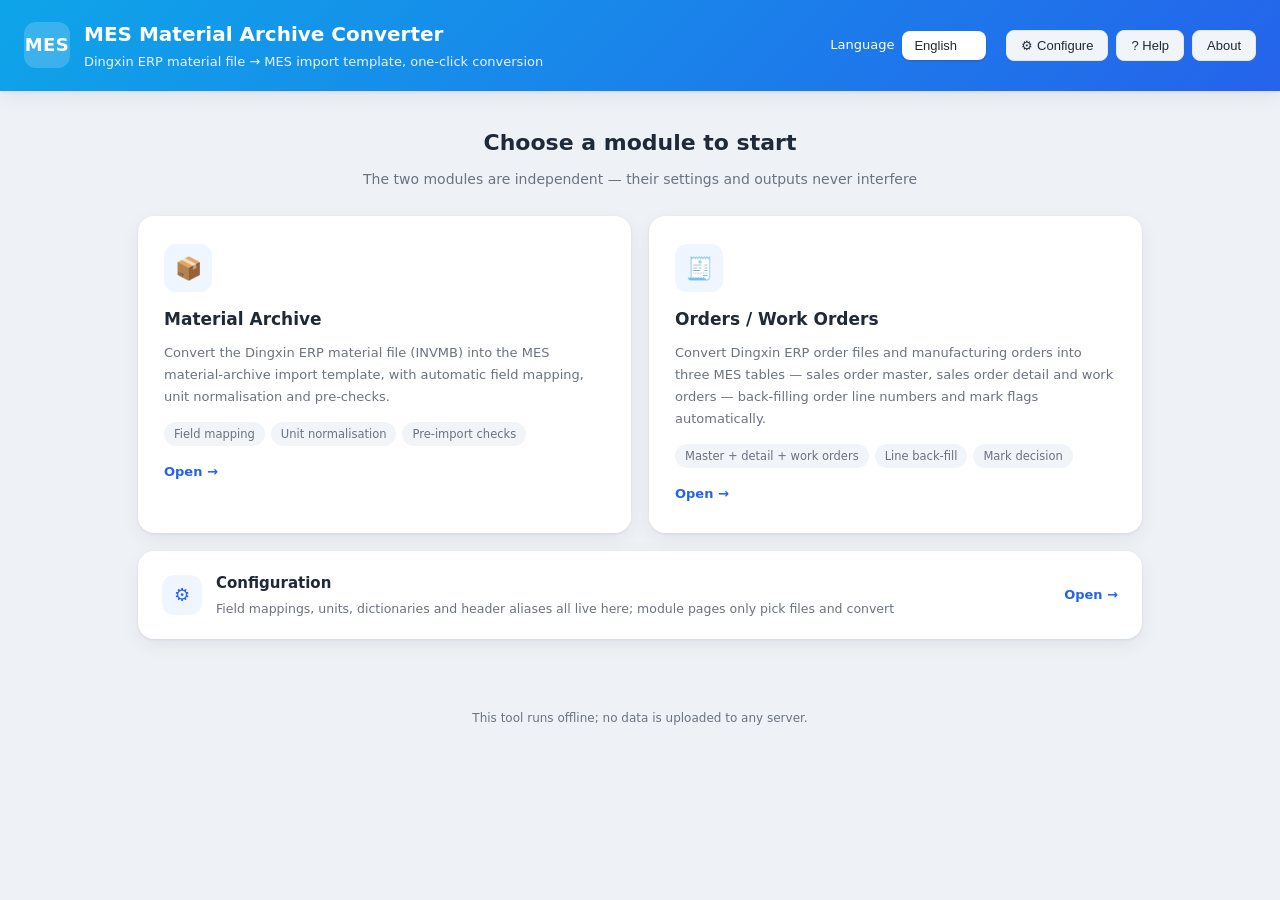
==== commit 6d2ef9f6: "feat: v1.6.0 批量导入/数据质检/系统设置/可观测（含 v1.3.2-v1.5.0） 工作区积压的四轮改动一次性落地。这些改动在同一批文件（尤其 webui.html）上 反复叠加，拆开会" ====
--- a/mes_conv/webui.html
+++ b/mes_conv/webui.html
@@ -39,6 +39,9 @@
   .file-btn:hover{background:#e2e8f0}
   .file-btn input{position:absolute;inset:0;opacity:0;cursor:pointer}
   .file-name{margin-top:12px;font-size:13px;color:var(--primary-d);word-break:break-all;min-height:18px}
+  .fn-clear{display:inline-block;vertical-align:middle;margin-left:6px;padding:0 6px;border:none;border-radius:6px;
+    background:transparent;color:var(--muted);font-family:inherit;font-size:15px;line-height:1.3;cursor:pointer;transition:.15s}
+  .fn-clear:hover{background:#fee2e2;color:#dc2626}
   .drop-hint{margin-top:8px;font-size:12px;color:var(--muted)}
   .actions{display:flex;justify-content:center;margin:26px 0}
   .primary{display:inline-block;text-align:center;background:var(--primary);color:#fff;border:none;border-radius:12px;
@@ -136,6 +139,23 @@
   .mod-tags{display:flex;flex-wrap:wrap;gap:6px}
   .mod-tag{font-size:11.5px;background:#f1f5f9;color:var(--muted);border-radius:999px;padding:3px 10px}
   .mod-go{margin-top:16px;font-size:13px;font-weight:600;color:var(--primary)}
+  /* 首页的「配置中心」入口：比模块卡弱一档，不抢操作流的注意力 */
+  .cfg-entry{margin-top:18px;background:var(--card);border-radius:16px;box-shadow:var(--shadow);cursor:pointer;
+    display:flex;align-items:center;gap:14px;padding:18px 22px;transition:.16s;border:2px solid transparent;text-align:left}
+  .cfg-entry:hover{transform:translateY(-2px);border-color:var(--primary);box-shadow:0 10px 30px rgba(37,99,235,.16)}
+  .cfg-entry .mod-ico{margin-bottom:0;width:40px;height:40px;font-size:18px;flex:0 0 auto}
+  .cfg-entry h3{margin:0 0 4px;font-size:15px}
+  .cfg-entry p{margin:0;font-size:12.5px;color:var(--muted);line-height:1.6}
+  .cfg-entry .mod-go{margin:0 0 0 auto;white-space:nowrap}
+  /* 配置中心的头部与页签 */
+  .cfg-head{text-align:center;margin:10px 0 22px}
+  .cfg-head h2{margin:0 0 8px;font-size:22px}
+  .cfg-head p{margin:0;color:var(--muted);font-size:14px}
+  .cfg-tabs{display:flex;justify-content:center;gap:8px;margin-bottom:16px;flex-wrap:wrap}
+  .cfg-tab{background:var(--card);border:1px solid var(--line);color:var(--muted);border-radius:10px;
+    padding:9px 22px;font-size:14px;font-family:inherit;cursor:pointer;transition:.15s}
+  .cfg-tab:hover{background:#f1f5f9;color:var(--ink)}
+  .cfg-tab.active{background:var(--primary);border-color:var(--primary);color:#fff;font-weight:600;cursor:default}
   .back-btn{background:rgba(255,255,255,.18);border:1px solid rgba(255,255,255,.4);color:#fff;border-radius:8px;
     padding:7px 14px;font-size:13px;cursor:pointer}
   .back-btn:hover{background:rgba(255,255,255,.3)}
@@ -144,6 +164,62 @@
   .adv-sub small{font-weight:400;color:var(--muted);font-size:12px;margin-left:6px}
   .switches{display:flex;flex-wrap:wrap;gap:9px 20px;margin:4px 0 2px}
   .switches label{font-size:13px;display:inline-flex;align-items:center;gap:6px;cursor:pointer}
+
+/* ---- 体验增强：键盘焦点 / 当前页高亮 / 减少动效 ---- */
+:focus-visible{outline:2px solid var(--primary);outline-offset:2px}
+.ghost.active-nav{background:var(--primary);border-color:var(--primary);color:#fff}
+.ghost:disabled{opacity:.5;cursor:not-allowed}
+.sr-only{position:absolute;width:1px;height:1px;padding:0;margin:-1px;overflow:hidden;clip:rect(0,0,0,0);white-space:nowrap;border:0}
+@media(prefers-reduced-motion:reduce){*{animation-duration:.01ms!important;transition-duration:.01ms!important}}
+  /* ---- 批量文件清单 ---- */
+  .file-list{margin-top:8px;font-size:12px;color:var(--muted);display:flex;flex-direction:column;gap:4px}
+  .file-list .fl-item{display:flex;align-items:center;gap:6px;word-break:break-all}
+  .file-list .fl-n{color:var(--primary-d);font-weight:600;white-space:nowrap}
+
+  /* ---- 结果占比小图表 ---- */
+  .donut-wrap{display:flex;align-items:center;gap:18px;flex-wrap:wrap;margin-top:8px}
+  .donut-legend{display:flex;flex-direction:column;gap:6px;font-size:13px}
+  .donut-legend i{display:inline-block;width:10px;height:10px;border-radius:3px;margin-right:8px}
+
+  /* ---- 历史统计面板 ---- */
+  .stats-grid{display:grid;grid-template-columns:repeat(auto-fit,minmax(140px,1fr));gap:12px;margin-top:10px}
+  .stats-grid .stat{background:#fff;border:1px solid var(--line);border-radius:10px;padding:12px 14px}
+  .bars{display:flex;align-items:flex-end;gap:6px;height:92px;margin-top:12px}
+  .bars .bar{flex:1;background:linear-gradient(180deg,#60a5fa,#2563eb);border-radius:4px 4px 0 0;min-height:3px;position:relative}
+  .bars .bar span{position:absolute;top:-18px;left:0;right:0;text-align:center;font-size:11px;color:var(--muted)}
+  .bar-labels{display:flex;gap:6px;margin-top:4px;font-size:11px;color:var(--muted)}
+  .bar-labels span{flex:1;text-align:center}
+
+  /* ---- 配置中心：系统页签 ---- */
+  .sys-grid{display:grid;grid-template-columns:repeat(auto-fit,minmax(258px,1fr));gap:14px;margin-top:6px}
+  .sys-card{background:#fff;border:1px solid var(--line);border-radius:10px;padding:14px 16px}
+  .sys-card-h{display:flex;align-items:center;justify-content:space-between;gap:10px;font-weight:600;font-size:14px}
+  .sys-card-p{margin:6px 0 10px;font-size:12px;color:var(--muted)}
+  .pill{font-size:11px;padding:2px 9px;border-radius:999px;background:#f1f5f9;color:var(--muted);white-space:nowrap}
+  .pill.on{background:var(--okbg);color:var(--ok)}
+  .pill.off{background:#f1f5f9;color:var(--muted)}
+  .sys-addr{margin-top:8px;font-size:12px;color:var(--primary-d);word-break:break-all;min-height:16px}
+  .sys-tpl{font-size:12px;color:var(--muted);align-self:center}
+  .sw{display:inline-flex;align-items:center;gap:6px;font-size:13px;cursor:pointer}
+  .sw input{width:16px;height:16px;accent-color:var(--primary);cursor:pointer}
+
+  /* ---- 字段映射：工具条 / 拖拽 ---- */
+  .tbl-tools{display:flex;gap:8px;align-items:center;flex-wrap:wrap;margin:10px 0 8px}
+  .tbl-tools input[type=search]{flex:1;min-width:150px;padding:7px 10px;border:1px solid var(--line);border-radius:8px;font-size:13px}
+  .tbl-tools select{padding:7px 10px;border:1px solid var(--line);border-radius:8px;font-size:13px}
+  tr.dragging{opacity:.45}
+  tr.drop-target td{border-top:2px solid var(--primary)}
+  .drag-handle{cursor:grab;user-select:none;color:#94a3b8;font-size:15px;padding:0 3px}
+  .drag-handle:active{cursor:grabbing}
+
+  /* ---- 配置变更确认弹窗 ---- */
+  .diff-list{max-height:44vh;overflow:auto;margin:8px 0 4px;font-size:13px}
+  .diff-list .dg{margin:10px 0 4px;font-weight:600;font-size:13px}
+  .diff-list .di{padding:3px 0 3px 12px;border-left:3px solid var(--line);margin-left:4px;word-break:break-all}
+  .diff-list .di.add{border-color:var(--ok);color:#065f46}
+  .diff-list .di.del{border-color:var(--err);color:#991b1b}
+  .diff-list .di.chg{border-color:var(--warn);color:#92400e}
+  .diff-empty{color:var(--muted);font-size:13px;margin:10px 0}
 </style>
 </head>
 <body>
@@ -166,7 +242,8 @@
       <option value="vi">Tiếng Việt</option>
       <option value="en">English</option>
     </select>
-    <button id="helpBtn" class="ghost" style="margin-left:12px">? 使用说明</button>
+    <button id="cfgNavBtn" class="ghost" style="margin-left:12px" disabled>⚙ 配置</button>
+    <button id="helpBtn" class="ghost">? 使用说明</button>
     <button id="aboutBtn" class="ghost">关于</button>
   </div>
 </header>
@@ -202,6 +279,14 @@
         <div class="mod-go" id="mod_ord_go">进入 →</div>
       </div>
     </div>
+    <div class="cfg-entry" id="cfgEntry">
+      <div class="mod-ico">⚙️</div>
+      <div>
+        <h3 id="cfg_entry_name">配置中心</h3>
+        <p id="cfg_entry_desc">字段映射、单位表、字典表、表头别名都在这里维护；操作页面只负责选文件与转换</p>
+      </div>
+      <div class="mod-go" id="cfg_entry_go">进入 →</div>
+    </div>
   </div>
 
   <!-- ===== 模块一：物料档案 ===== -->
@@ -210,10 +295,11 @@
     <div class="card" id="srcCard">
       <div class="step-no">1</div>
       <h2 id="step_source">第 1 步 · 选择源文件</h2>
-      <p id="step_source_desc">选择从鼎新 ERP 导出的物料档（.xlsx）</p>
-      <label class="file-btn"><input type="file" id="srcFile" accept=".xlsx"><span id="srcLabel">选择文件</span></label>
+      <p id="step_source_desc">选择从鼎新 ERP 导出的物料档（.xlsx / .xls / .csv）</p>
+      <label class="file-btn"><input type="file" id="srcFile" accept=".xlsx,.xls,.csv,.txt" multiple><span id="srcLabel">选择文件</span></label>
       <div class="file-name" id="srcName"></div>
-      <div class="drop-hint" id="srcDropHint">也可以直接把文件拖到这里</div>
+      <div class="file-list" id="srcList"></div>
+      <div class="drop-hint" id="srcDropHint">也可以直接把文件拖到这里；可一次选多个，按列名合并成一份结果</div>
     </div>
     <div class="card" id="tplCard">
       <div class="step-no">2</div>
@@ -236,13 +322,14 @@
     <div id="progressText" style="margin-top:6px;font-size:13px;color:#6b7280"></div>
   </div>
 
-  <div id="statusBanner" class="banner"></div>
+  <div id="statusBanner" class="banner" role="status" aria-live="polite"></div>
 
   <section id="resultSection" class="result">
     <div class="ok-icon">✓</div>
     <h2 id="result_title">转换完成！</h2>
     <p id="result_desc">文件已生成，点击下载即可导入 MES。</p>
     <div class="stats" id="stats"></div>
+    <div class="donut-wrap" id="donutWrap"></div>
     <div class="result-btns">
       <a id="downloadLink" class="primary" href="#">下载结果文件</a>
       <button id="openFolderBtn" class="ghost">打开输出文件夹</button>
@@ -278,6 +365,16 @@
     </tr></thead><tbody id="histBody"></tbody></table>
   </section>
 
+  <section id="statsSection" class="history">
+    <div class="section-title">
+      <h3 id="stats_title">转换统计</h3>
+      <button id="refreshStatsBtn" class="ghost">刷新</button>
+    </div>
+    <div class="stats-grid" id="statsGrid"></div>
+    <div class="bars" id="statsBars"></div>
+    <div class="bar-labels" id="statsBarLabels"></div>
+  </section>
+
   <section id="logSection" class="log-section">
     <div class="log-head">
       <h3 id="log_title">转换日志</h3>
@@ -289,9 +386,113 @@
     <pre id="logBox" class="log-box"></pre>
   </section>
 
-  <section class="advanced">
-    <details id="advDetails">
-      <summary id="advanced_title">高级设置（管理员）</summary>
+  </div><!-- /viewMaterials -->
+
+  <!-- ===== 模块二：订单 / 工单 ===== -->
+  <div id="viewOrders" class="view" style="display:none">
+    <div class="steps">
+      <div class="card" id="ordSrcCard">
+        <div class="step-no">1</div>
+        <h2 id="ord_step_source">订单文件（可选）</h2>
+        <p id="ord_step_source_desc">鼎新 ERP 导出的订单档（.xlsx / .xls / .csv），用于生成销售订单主表与明细</p>
+        <label class="file-btn"><input type="file" id="ordSrcFile" accept=".xlsx,.xls,.csv,.txt" multiple><span id="ordSrcLabel">选择文件</span></label>
+        <div class="file-name" id="ordSrcName"></div>
+        <div class="file-list" id="ordSrcList"></div>
+        <div class="drop-hint" id="ordSrcDropHint">也可以直接把文件拖到这里；可一次选多个</div>
+      </div>
+      <div class="card" id="ordWorkCard">
+        <div class="step-no">2</div>
+        <h2 id="ord_step_work">工单文件（可选）</h2>
+        <p id="ord_step_work_desc">鼎新 ERP 导出的製令（工单）档（.xlsx / .xls / .csv），用于生成工单表</p>
+        <label class="file-btn"><input type="file" id="ordWorkFile" accept=".xlsx,.xls,.csv,.txt" multiple><span id="ordWorkLabel">选择文件</span></label>
+        <div class="file-name" id="ordWorkName"></div>
+        <div class="file-list" id="ordWorkList"></div>
+        <div class="drop-hint" id="ordWorkDropHint">也可以直接把文件拖到这里；可一次选多个</div>
+      </div>
+    </div>
+
+    <div class="actions">
+      <button id="ordStartBtn" class="primary">开始转换</button>
+    </div>
+
+    <div id="ordProgressWrap" style="display:none;margin:14px 0 0">
+      <div style="height:8px;background:#e5e7eb;border-radius:999px;overflow:hidden">
+        <div id="ordProgressBar" style="height:100%;width:0;background:#2563eb;transition:width .2s ease"></div>
+      </div>
+      <div id="ordProgressText" style="margin-top:6px;font-size:13px;color:#6b7280"></div>
+    </div>
+
+    <div id="ordBanner" class="banner" role="status" aria-live="polite"></div>
+
+    <section id="ordResultSection" class="result">
+      <div class="ok-icon">✓</div>
+      <h2 id="ord_result_title">转换完成！</h2>
+      <p id="ord_result_desc">文件已生成，点击下载即可导入 MES。</p>
+      <div class="stats" id="ordStats"></div>
+      <div class="donut-wrap" id="ordDonutWrap"></div>
+      <div class="result-btns">
+        <a id="ordDownloadLink" class="primary" href="#">下载结果文件</a>
+        <button id="ordOpenFolderBtn" class="ghost">打开输出文件夹</button>
+      </div>
+    </section>
+
+    <section id="ordCheckSection" class="check-section">
+      <div class="section-title">
+        <h3 id="ord_check_title">预检结果</h3>
+        <span class="ghost" id="ordCheckSummary"></span>
+      </div>
+      <ul class="check-list" id="ordCheckList"></ul>
+      <div id="ordIssueWrap" class="scrollbox" style="display:none">
+        <table><thead><tr>
+          <th id="ord_issue_row" style="width:80px">行号</th>
+          <th id="ord_issue_col" style="width:130px">列</th>
+          <th id="ord_issue_msg">说明</th>
+        </tr></thead><tbody id="ordIssueBody"></tbody></table>
+      </div>
+    </section>
+
+    <section id="ordHistSection" class="history">
+      <div class="section-title">
+        <h3 id="ord_history_title">最近转换</h3>
+        <button id="ordRefreshHistBtn" class="ghost">刷新</button>
+      </div>
+      <table><thead><tr>
+        <th id="ord_hist_time" style="width:170px">时间</th>
+        <th id="ord_hist_file">文件</th>
+        <th id="ord_hist_rows" style="width:80px">行数</th>
+        <th id="ord_hist_status" style="width:110px">预检</th>
+        <th style="width:160px"></th>
+      </tr></thead><tbody id="ordHistBody"></tbody></table>
+    </section>
+
+    <section id="ordLogSection" class="log-section">
+      <div class="log-head">
+        <h3 id="ord_log_title">转换日志</h3>
+        <div class="btns">
+          <button id="ordCopyLogBtn" class="ghost">复制日志</button>
+          <button id="ordToggleLogBtn" class="ghost">查看日志</button>
+        </div>
+      </div>
+      <pre id="ordLogBox" class="log-box"></pre>
+    </section>
+
+  </div><!-- /viewOrders -->
+
+  <!-- ===== 配置中心：所有配置集中在这里，操作页面不维护配置 ===== -->
+  <div id="viewConfig" class="view" style="display:none">
+    <div id="cfgFailBanner" class="banner err" role="alert"></div>
+    <div class="cfg-head">
+      <h2 id="cfg_title">配置中心</h2>
+      <p id="cfg_desc">两个模块的字段映射与规则都在这里维护。选文件、转换这些日常操作在各自的模块页面完成，这里只改配置。</p>
+    </div>
+    <div class="cfg-tabs" role="tablist" aria-label="配置模块">
+      <button type="button" class="cfg-tab active" role="tab" id="cfgTabMat" data-tab="mat" aria-controls="cfgPaneMat" aria-selected="true">物料档案</button>
+      <button type="button" class="cfg-tab" role="tab" id="cfgTabOrd" data-tab="ord" aria-controls="cfgPaneOrd" aria-selected="false">订单 / 工单</button>
+      <button type="button" class="cfg-tab" role="tab" id="cfgTabSys" data-tab="sys" aria-controls="cfgPaneSys" aria-selected="false">系统</button>
+    </div>
+
+    <!-- ---------- 面板一：物料档案配置 ---------- -->
+    <section class="advanced" id="cfgPaneMat" role="tabpanel" aria-labelledby="cfgTabMat">
       <p class="muted" id="advanced_desc">以下为字段映射配置，仅管理员维护。普通用户无需修改。所有设置都以表单填写，无需写代码。</p>
       <div class="adv-top">
         <label id="lbl_outsheet" for="outSheetInput">输出工作表名称</label>
@@ -361,123 +562,90 @@
         <small id="block_wl_hint">某列的值不在清单里时，预检会告警（不改写数据）。例如「基本单位」只允许 MES 单位档案里的单位名</small></div>
       <div id="wlWrap"></div>
       <button class="mini-btn" id="addWlBtn">+ 添加一列的允许值</button>
-    </details>
-  </section>
-  </div><!-- /viewMaterials -->
-
-  <!-- ===== 模块二：订单 / 工单 ===== -->
-  <div id="viewOrders" class="view" style="display:none">
-    <div class="steps">
-      <div class="card" id="ordSrcCard">
-        <div class="step-no">1</div>
-        <h2 id="ord_step_source">订单文件（可选）</h2>
-        <p id="ord_step_source_desc">鼎新 ERP 导出的订单档（.xlsx），用于生成销售订单主表与明细</p>
-        <label class="file-btn"><input type="file" id="ordSrcFile" accept=".xlsx"><span id="ordSrcLabel">选择文件</span></label>
-        <div class="file-name" id="ordSrcName"></div>
-        <div class="drop-hint" id="ordSrcDropHint">也可以直接把文件拖到这里</div>
+    </section>
+
+    <!-- ---------- 面板二：订单 / 工单配置 ---------- -->
+    <section class="advanced" id="cfgPaneOrd" style="display:none" role="tabpanel" aria-labelledby="cfgTabOrd">
+      <p class="muted" id="ord_advanced_desc">订单模块的字段映射与判定规则。所有设置都以表单填写，无需写代码。</p>
+
+      <div class="adv-actions">
+        <button id="ordCfgReloadBtn" class="ghost">载入当前配置</button>
+        <button id="ordCfgSaveBtn" class="ghost">保存配置</button>
       </div>
-      <div class="card" id="ordWorkCard">
-        <div class="step-no">2</div>
-        <h2 id="ord_step_work">工单文件（可选）</h2>
-        <p id="ord_step_work_desc">鼎新 ERP 导出的製令（工单）档（.xlsx），用于生成工单表</p>
-        <label class="file-btn"><input type="file" id="ordWorkFile" accept=".xlsx"><span id="ordWorkLabel">选择文件</span></label>
-        <div class="file-name" id="ordWorkName"></div>
-        <div class="drop-hint" id="ordWorkDropHint">也可以直接把文件拖到这里</div>
-      </div>
-    </div>
-
-    <div class="actions">
-      <button id="ordStartBtn" class="primary">开始转换</button>
-    </div>
-
-    <div id="ordProgressWrap" style="display:none;margin:14px 0 0">
-      <div style="height:8px;background:#e5e7eb;border-radius:999px;overflow:hidden">
-        <div id="ordProgressBar" style="height:100%;width:0;background:#2563eb;transition:width .2s ease"></div>
-      </div>
-      <div id="ordProgressText" style="margin-top:6px;font-size:13px;color:#6b7280"></div>
-    </div>
-
-    <div id="ordBanner" class="banner"></div>
-
-    <section id="ordResultSection" class="result">
-      <div class="ok-icon">✓</div>
-      <h2 id="ord_result_title">转换完成！</h2>
-      <p id="ord_result_desc">文件已生成，点击下载即可导入 MES。</p>
-      <div class="stats" id="ordStats"></div>
-      <div class="result-btns">
-        <a id="ordDownloadLink" class="primary" href="#">下载结果文件</a>
-        <button id="ordOpenFolderBtn" class="ghost">打开输出文件夹</button>
-      </div>
+      <div id="ordAdvMsg" class="adv-msg"></div>
+
+      <div class="block-title"><span id="ord_block_map">字段映射</span>
+        <small id="ord_block_map_hint">每行 = 一个输出列：源列（可留空表示不导出）+ 源档为空时填入的默认值。表格行序就是输出列顺序。</small></div>
+      <div id="ordMapWrap"></div>
+
+      <div class="block-title"><span id="ord_block_tag">打标判定</span>
+        <small id="ord_block_tag_hint">产品编码以任一前缀开头 → 「是」，否则「否」</small></div>
+      <div id="ordTagWrap" class="pc-line"></div>
+
+      <div class="block-title"><span id="ord_block_sw">运行选项</span></div>
+      <div class="switches" id="ordSwitches"></div>
+
+      <div class="block-title"><span id="ord_block_alias">表头别名表</span>
+        <small id="ord_block_alias_hint">源档表头五花八门时靠它识别。匹配时已做简繁归一，写简写繁都认。</small></div>
+      <div id="ordAliasWrap"></div>
     </section>
 
-    <section id="ordCheckSection" class="check-section">
-      <div class="section-title">
-        <h3 id="ord_check_title">预检结果</h3>
-        <span class="ghost" id="ordCheckSummary"></span>
-      </div>
-      <ul class="check-list" id="ordCheckList"></ul>
-      <div id="ordIssueWrap" class="scrollbox" style="display:none">
-        <table><thead><tr>
-          <th id="ord_issue_row" style="width:80px">行号</th>
-          <th id="ord_issue_col" style="width:130px">列</th>
-          <th id="ord_issue_msg">说明</th>
-        </tr></thead><tbody id="ordIssueBody"></tbody></table>
-      </div>
-    </section>
-
-    <section id="ordHistSection" class="history">
-      <div class="section-title">
-        <h3 id="ord_history_title">最近转换</h3>
-        <button id="ordRefreshHistBtn" class="ghost">刷新</button>
-      </div>
-      <table><thead><tr>
-        <th id="ord_hist_time" style="width:170px">时间</th>
-        <th id="ord_hist_file">文件</th>
-        <th id="ord_hist_rows" style="width:80px">行数</th>
-        <th id="ord_hist_status" style="width:110px">预检</th>
-        <th style="width:160px"></th>
-      </tr></thead><tbody id="ordHistBody"></tbody></table>
-    </section>
-
-    <section id="ordLogSection" class="log-section">
-      <div class="log-head">
-        <h3 id="ord_log_title">转换日志</h3>
-        <div class="btns">
-          <button id="ordCopyLogBtn" class="ghost">复制日志</button>
-          <button id="ordToggleLogBtn" class="ghost">查看日志</button>
+    <!-- ---------- 面板三：系统 ---------- -->
+    <section class="advanced" id="cfgPaneSys" style="display:none" role="tabpanel" aria-labelledby="cfgTabSys">
+      <p class="muted" id="sys_desc">程序自身的运行方式：谁能访问、开机是否自动启动、MES 模板有没有变、出问题怎么取证。与字段映射无关；涉及监听的改动需要重启程序。</p>
+
+      <div class="block-title"><span id="sys_block_access">访问与安全</span>
+        <small id="sys_block_access_hint">默认只监听本机 127.0.0.1，同事访问不到。开启局域网后建议同时设一个口令。</small></div>
+      <div class="sys-grid">
+        <div class="sys-card">
+          <div class="sys-card-h"><span id="sys_lan_title">局域网访问</span><span class="pill" id="sysLanPill">—</span></div>
+          <p class="sys-card-p" id="sys_lan_desc">打开后，同一局域网内的同事用浏览器即可访问本工具（改完需重启程序生效）。</p>
+          <div class="pc-line">
+            <label class="sw"><input type="checkbox" id="sysLanChk"><span id="sys_lan_sw">允许局域网访问</span></label>
+            <button class="ghost" id="sysLanSave">保存</button>
+          </div>
+          <div class="sys-addr" id="sysAddrs"></div>
+        </div>
+        <div class="sys-card">
+          <div class="sys-card-h"><span id="sys_pwd_title">访问口令</span><span class="pill" id="sysPwdPill">—</span></div>
+          <p class="sys-card-p" id="sys_pwd_desc">设了口令后，除探活外的所有接口都要先验证；口令只存加盐哈希，不存明文。</p>
+          <div class="pc-line">
+            <input type="password" id="sysPwdNew" autocomplete="new-password" placeholder="新口令" style="width:130px">
+            <input type="password" id="sysPwdOld" autocomplete="current-password" placeholder="原口令" style="width:130px;display:none">
+            <button class="ghost" id="sysPwdSave">设置口令</button>
+            <button class="ghost" id="sysPwdClear">取消口令</button>
+          </div>
+        </div>
+        <div class="sys-card">
+          <div class="sys-card-h"><span id="sys_auto_title">开机自启</span><span class="pill" id="sysAutoPill">—</span></div>
+          <p class="sys-card-p" id="sys_auto_desc">登录 Windows 后自动在右下角托盘运行，不弹浏览器。只写当前用户的启动项，不需要管理员权限。</p>
+          <div class="pc-line">
+            <label class="sw"><input type="checkbox" id="sysAutoChk"><span id="sys_auto_sw">开机自动运行</span></label>
+            <button class="ghost" id="sysAutoSave">保存</button>
+          </div>
+          <div class="sys-addr" id="sysAutoCmd"></div>
         </div>
       </div>
-      <pre id="ordLogBox" class="log-box"></pre>
+
+      <div class="block-title"><span id="sys_block_tpl">物料档案模板基准</span>
+        <small id="sys_block_tpl_hint">第一次转换会把 MES 模板的表头记下来；以后模板被换过（加列 / 删列 / 调顺序）转换时会告警。</small></div>
+      <div class="pc-line">
+        <span class="sys-tpl" id="sysTplState">—</span>
+        <button class="ghost" id="sysTplReset">清除基准</button>
+        <button class="ghost" id="sysTplRefresh">刷新</button>
+      </div>
+
+      <div class="block-title"><span id="sys_block_diag">诊断与更新</span>
+        <small id="sys_block_diag_hint">出问题时打一个排障包（日志 + 配置 + 环境信息，口令已脱敏），发给维护的人即可。程序不会自动下载更新。</small></div>
+      <div class="pc-line">
+        <button class="ghost" id="sysDiagBtn">生成排障包</button>
+        <a class="ghost" id="sysDiagLink" style="display:none" href="#">下载排障包</a>
+        <button class="ghost" id="sysUpdateBtn">检查更新</button>
+        <span class="sys-tpl" id="sysUpdateState"></span>
+      </div>
+      <div id="sysMsg" class="adv-msg"></div>
     </section>
-
-    <section class="advanced">
-      <details id="ordAdvDetails">
-        <summary id="ord_advanced_title">高级设置（管理员）</summary>
-        <p class="muted" id="ord_advanced_desc">订单模块的字段映射与判定规则。所有设置都以表单填写，无需写代码。</p>
-
-        <div class="adv-actions">
-          <button id="ordCfgReloadBtn" class="ghost">载入当前配置</button>
-          <button id="ordCfgSaveBtn" class="ghost">保存配置</button>
-        </div>
-        <div id="ordAdvMsg" class="adv-msg"></div>
-
-        <div class="block-title"><span id="ord_block_map">字段映射</span>
-          <small id="ord_block_map_hint">每行 = 一个输出列：源列（可留空表示不导出）+ 源档为空时填入的默认值。表格行序就是输出列顺序。</small></div>
-        <div id="ordMapWrap"></div>
-
-        <div class="block-title"><span id="ord_block_tag">打标判定</span>
-          <small id="ord_block_tag_hint">产品编码以任一前缀开头 → 「是」，否则「否」</small></div>
-        <div id="ordTagWrap" class="pc-line"></div>
-
-        <div class="block-title"><span id="ord_block_sw">运行选项</span></div>
-        <div class="switches" id="ordSwitches"></div>
-
-        <div class="block-title"><span id="ord_block_alias">表头别名表</span>
-          <small id="ord_block_alias_hint">源档表头五花八门时靠它识别。匹配时已做简繁归一，写简写繁都认。</small></div>
-        <div id="ordAliasWrap"></div>
-      </details>
-    </section>
-  </div><!-- /viewOrders -->
+  </div><!-- /viewConfig -->
 </main>
 
 <div id="helpModal" style="display:none;position:fixed;inset:0;background:rgba(0,0,0,.45);z-index:99;align-items:center;justify-content:center;padding:20px">
@@ -500,6 +668,35 @@
   </div>
 </div>
 
+<!-- 配置变更确认（保存前 diff） -->
+<div id="diffModal" style="display:none;position:fixed;inset:0;background:rgba(0,0,0,.45);z-index:99;align-items:center;justify-content:center;padding:20px">
+  <div style="background:#fff;border-radius:12px;max-width:720px;width:100%;max-height:84vh;overflow:auto;padding:22px 26px;box-shadow:0 20px 60px rgba(0,0,0,.25)">
+    <div style="display:flex;align-items:center;justify-content:space-between;margin-bottom:6px">
+      <h3 id="diffTitle" style="margin:0">确认配置变更</h3>
+      <button class="ghost" id="diffClose">取消</button>
+    </div>
+    <p class="sys-card-p" id="diffHint">下面是这次保存会带来的改动，确认无误后再保存。</p>
+    <div class="diff-list" id="diffBody"></div>
+    <div style="display:flex;gap:10px;justify-content:flex-end;margin-top:14px">
+      <button class="ghost" id="diffCancel">取消</button>
+      <button class="primary" id="diffOk">确认保存</button>
+    </div>
+  </div>
+</div>
+
+<!-- 口令验证 -->
+<div id="authModal" style="display:none;position:fixed;inset:0;background:rgba(0,0,0,.45);z-index:100;align-items:center;justify-content:center;padding:20px">
+  <div style="background:#fff;border-radius:12px;max-width:430px;width:100%;padding:22px 26px;box-shadow:0 20px 60px rgba(0,0,0,.25)">
+    <h3 id="authTitle" style="margin:0 0 6px">需要口令</h3>
+    <p class="sys-card-p" id="authHint">本工具已开启口令保护，请先输入口令后再操作。</p>
+    <input type="password" id="authPwd" autocomplete="current-password" style="width:100%;padding:9px 11px;border:1px solid var(--line);border-radius:8px;font-size:14px">
+    <div id="authMsg" class="adv-msg"></div>
+    <div style="display:flex;gap:10px;justify-content:flex-end;margin-top:12px">
+      <button class="primary" id="authOk">进入</button>
+    </div>
+  </div>
+</div>
+
 <footer id="footer">本工具离线运行，数据不会上传任何服务器。</footer>
 
 <script>
@@ -511,6 +708,14 @@
     mod_ord_name:"订单 / 工单", mod_ord_desc:"把鼎新 ERP 导出的订单档与製令（工单）档，转换成 MES 的「销售订单主表 / 销售订单明细 / 工单」三张表，自动回填销售订单行号与打标判定。",
     mod_ord_t1:"主表 + 明细 + 工单", mod_ord_t2:"行号回填", mod_ord_t3:"打标判定", mod_ord_go:"进入 →",
     back_btn:"← 返回",
+    cfg_title:"配置中心", cfg_subtitle:"字段映射与转换规则的维护页面",
+    cfg_desc:"两个模块的字段映射与规则都在这里维护。选文件、转换这些日常操作在各自的模块页面完成，这里只改配置。",
+    cfg_entry_name:"配置中心",
+    cfg_entry_desc:"字段映射、单位表、字典表、表头别名都在这里维护；操作页面只负责选文件与转换",
+    cfg_entry_go:"进入 →", cfg_tab_mat:"物料档案", cfg_tab_ord:"订单 / 工单", cfg_nav_btn:"⚙ 配置",
+    cfg_load_fail:"配置读取失败，已禁止保存配置，以免覆盖服务端已有配置。请检查服务后刷新页面。", cfg_leave_confirm:"配置有未保存的修改，确定离开吗？",
+    err_timeout:"转换超时（超过 10 分钟）。文件可能过大，可拆分后再试，或查看 out\\ 目录下是否已生成部分结果。",
+    err_aborted:"请求已中断。", err_offline:"连不上本地服务，请确认程序仍在运行（看右下角托盘图标），然后刷新页面重试。",
     ord_app_title:"MES 订单 / 工单转换工具", ord_app_subtitle:"鼎新 ERP 订单·製令档 → MES 导入表，一键转换",
     ord_step_source:"订单文件（可选）", ord_step_source_desc:"鼎新 ERP 导出的订单档（.xlsx），用于生成销售订单主表与明细",
     ord_step_work:"工单文件（可选）", ord_step_work_desc:"鼎新 ERP 导出的製令（工单）档（.xlsx），用于生成工单表",
@@ -543,7 +748,7 @@
     step_source:"第 1 步 · 选择源文件", step_source_desc:"选择从鼎新 ERP 导出的物料档（.xlsx）",
     step_template:"第 2 步 · 选择模板", step_template_desc:"选择 MES 的「物料档案导入模板」（.xlsx）",
     drop_hint:"也可以直接把文件拖到这里",
-    choose_file:"选择文件", no_file:"尚未选择文件", file_chosen:"已选择：",
+    choose_file:"选择文件", no_file:"尚未选择文件", file_chosen:"已选择：", clear_file:"清除选择",
     start_btn:"开始转换", converting:"正在转换，请稍候…",
     status_ready:"请选择源文件和模板后开始", status_pick:"请先选择两个文件",
     result_title:"转换完成！", result_desc:"文件已生成，点击下载即可导入 MES。",
@@ -609,7 +814,7 @@
 <p>转换后下方会列出发现的问题（编码重复、字典里没有的值、单位不在 MES 单位档案里等）。点「最近转换」里的<b>查看问题</b>可随时翻回任意一次的问题明细，重启程序也不会丢。</p>
 <h4>托盘图标</h4>
 <p>程序常驻右下角托盘：<b>右键</b>可「打开界面 / 打开输出文件夹 / 退出」，<b>双击</b>打开界面。关掉浏览器标签页不会退出程序，要退出请用托盘右键菜单。</p>
-<h4>高级设置（管理员）</h4>
+<h4>配置中心（管理员，右上角「⚙ 配置」）</h4>
 <p>「字段映射」决定每一列怎么填。可以「另存为配置档」保存多套配置（不同工厂 / 模板），也可把字典表导出成 CSV 交给懂业务的人维护后再导回。全部是表单填写，不需要写代码。</p>
 <h4>常见问题</h4>
 <ul><li><b>点了一下没反应？</b>看右下角托盘图标——界面已在后台运行。</li><li><b>转换失败？</b>下方「转换日志」有详细原因，也可把 <code>out\\</code> 里的日志发给制作者。</li></ul>`,
@@ -621,6 +826,14 @@
     mod_ord_name:"訂單 / 工單", mod_ord_desc:"把鼎新 ERP 匯出的訂單檔與製令（工單）檔，轉換成 MES 的「銷售訂單主表 / 銷售訂單明細 / 工單」三張表，自動回填銷售訂單行號與打標判定。",
     mod_ord_t1:"主表 + 明細 + 工單", mod_ord_t2:"行號回填", mod_ord_t3:"打標判定", mod_ord_go:"進入 →",
     back_btn:"← 返回",
+    cfg_title:"設定中心", cfg_subtitle:"欄位對應與轉換規則的維護頁面",
+    cfg_desc:"兩個模組的欄位對應與規則都在這裡維護。選檔、轉換這些日常操作在各自的模組頁面完成，這裡只改設定。",
+    cfg_entry_name:"設定中心",
+    cfg_entry_desc:"欄位對應、單位表、字典表、表頭別名都在這裡維護；操作頁面只負責選檔與轉換",
+    cfg_entry_go:"進入 →", cfg_tab_mat:"物料檔案", cfg_tab_ord:"訂單 / 工單", cfg_nav_btn:"⚙ 設定",
+    cfg_load_fail:"設定讀取失敗，已禁止儲存設定，以免覆蓋伺服器端現有設定。請檢查服務後重新整理頁面。", cfg_leave_confirm:"設定有尚未儲存的修改，確定離開嗎？",
+    err_timeout:"轉換逾時（超過 10 分鐘）。檔案可能過大，可拆分後再試，或查看 out\\ 目錄下是否已產生部分結果。",
+    err_aborted:"請求已中斷。", err_offline:"連不上本機服務，請確認程式仍在執行（看右下角系統匣圖示），然後重新整理頁面再試。",
     ord_app_title:"MES 訂單 / 工單轉換工具", ord_app_subtitle:"鼎新 ERP 訂單·製令檔 → MES 匯入表，一鍵轉換",
     ord_step_source:"訂單檔案（可選）", ord_step_source_desc:"鼎新 ERP 匯出的訂單檔（.xlsx），用於產生銷售訂單主表與明細",
     ord_step_work:"工單檔案（可選）", ord_step_work_desc:"鼎新 ERP 匯出的製令（工單）檔（.xlsx），用於產生工單表",
@@ -653,7 +866,7 @@
     step_source:"第 1 步 · 選擇來源檔案", step_source_desc:"選擇從鼎新 ERP 匯出的物料檔（.xlsx）",
     step_template:"第 2 步 · 選擇範本", step_template_desc:"選擇 MES 的「物料檔案匯入範本」（.xlsx）",
     drop_hint:"也可以直接把檔案拖到這裡",
-    choose_file:"選擇檔案", no_file:"尚未選擇檔案", file_chosen:"已選擇：",
+    choose_file:"選擇檔案", no_file:"尚未選擇檔案", file_chosen:"已選擇：", clear_file:"清除選擇",
     start_btn:"開始轉換", converting:"正在轉換，請稍候…",
     status_ready:"請選擇來源檔案和範本後開始", status_pick:"請先選擇兩個檔案",
     result_title:"轉換完成！", result_desc:"檔案已生成，點擊下載即可匯入 MES。",
@@ -719,7 +932,7 @@
 <p>轉換後下方會列出發現的問題（編碼重複、字典裡沒有的值、單位不在 MES 單位檔案裡等）。點「最近轉換」裡的<b>查看問題</b>可隨時翻回任一次的問題明細，重啟程式也不會遺失。</p>
 <h4>系統匣圖示</h4>
 <p>程式常駐右下角系統匣：<b>按右鍵</b>可「開啟介面 / 開啟輸出資料夾 / 結束」，<b>按兩下</b>開啟介面。關閉瀏覽器分頁不會結束程式，要結束請用系統匣右鍵選單。</p>
-<h4>進階設定（管理員）</h4>
+<h4>設定中心（管理員，右上角「⚙ 設定」）</h4>
 <p>「欄位對應」決定每一欄如何填。可「另存為設定檔」保存多套設定（不同工廠 / 範本），也可把字典表匯出成 CSV 交給懂業務的人維護後再匯回。全部以表單填寫，不需要寫程式。</p>
 <h4>常見問題</h4>
 <ul><li><b>點了一下沒反應？</b>看右下角系統匣圖示——介面已在背景執行。</li><li><b>轉換失敗？</b>下方「轉換記錄」有詳細原因，也可把 <code>out\\</code> 裡的記錄檔傳給製作者。</li></ul>`,
@@ -731,6 +944,14 @@
     mod_ord_name:"Đơn hàng / Lệnh sản xuất", mod_ord_desc:"Chuyển tệp đơn hàng và tệp lệnh sản xuất (chế lệnh) xuất từ ERP Đinh Tân thành 3 bảng của MES: \"Bảng đơn hàng chính / Chi tiết đơn hàng / Lệnh sản xuất\", tự động điền số dòng đơn hàng và đánh dấu.",
     mod_ord_t1:"Bảng chính + chi tiết + lệnh SX", mod_ord_t2:"Điền số dòng", mod_ord_t3:"Đánh dấu", mod_ord_go:"Vào →",
     back_btn:"← Quay lại",
+    cfg_title:"Trung tâm cấu hình", cfg_subtitle:"Nơi quản lý ánh xạ trường và quy tắc chuyển đổi",
+    cfg_desc:"Ánh xạ trường và quy tắc của cả hai mô-đun được quản lý ở đây. Việc chọn tệp và chuyển đổi thực hiện ở trang của từng mô-đun.",
+    cfg_entry_name:"Trung tâm cấu hình",
+    cfg_entry_desc:"Ánh xạ trường, bảng đơn vị, bảng từ điển, bí danh tiêu đề đều ở đây; trang thao tác chỉ chọn tệp và chuyển đổi",
+    cfg_entry_go:"Vào →", cfg_tab_mat:"Hồ sơ vật tư", cfg_tab_ord:"Đơn hàng / Lệnh SX", cfg_nav_btn:"⚙ Cấu hình",
+    cfg_load_fail:"Không đọc được cấu hình; đã chặn lưu để tránh ghi đè cấu hình hiện có trên máy chủ. Hãy kiểm tra dịch vụ rồi tải lại trang.", cfg_leave_confirm:"Cấu hình có thay đổi chưa lưu, bạn có chắc muốn rời đi?",
+    err_timeout:"Chuyển đổi quá thời gian (hơn 10 phút). Tệp có thể quá lớn — hãy tách nhỏ rồi thử lại, hoặc xem thư mục out\\ xem đã có kết quả một phần chưa.",
+    err_aborted:"Yêu cầu đã bị hủy.", err_offline:"Không kết nối được dịch vụ cục bộ. Hãy kiểm tra chương trình còn chạy không (xem biểu tượng khay dưới phải), rồi tải lại trang.",
     ord_app_title:"Công cụ chuyển đổi đơn hàng / lệnh sản xuất",
     ord_app_subtitle:"Tệp đơn hàng·chế lệnh ERP Đinh Tân → bảng nhập MES, chuyển đổi một chạm",
     ord_step_source:"Tệp đơn hàng (không bắt buộc)", ord_step_source_desc:"Tệp đơn hàng (.xlsx) xuất từ ERP Đinh Tân, dùng để tạo bảng đơn hàng chính và chi tiết",
@@ -765,7 +986,7 @@
     step_source:"Bước 1 · Chọn tệp nguồn", step_source_desc:"Chọn tài liệu vật liệu xuất từ Đinh Tân ERP (.xlsx)",
     step_template:"Bước 2 · Chọn mẫu", step_template_desc:"Chọn «Mẫu nhập hồ sơ vật liệu» của MES (.xlsx)",
     drop_hint:"Cũng có thể kéo tệp vào đây",
-    choose_file:"Chọn tệp", no_file:"Chưa chọn tệp", file_chosen:"Đã chọn: ",
+    choose_file:"Chọn tệp", no_file:"Chưa chọn tệp", file_chosen:"Đã chọn: ", clear_file:"Bỏ chọn",
     start_btn:"Bắt đầu chuyển đổi", converting:"Đang chuyển đổi, vui lòng chờ…",
     status_ready:"Vui lòng chọn tệp nguồn và mẫu để bắt đầu", status_pick:"Vui lòng chọn cả hai tệp trước",
     result_title:"Chuyển đổi hoàn tất!", result_desc:"Tệp đã được tạo, nhấp tải xuống để nhập vào MES.",
@@ -843,6 +1064,14 @@
     mod_ord_name:"Orders / Work Orders", mod_ord_desc:"Convert Dingxin ERP order files and manufacturing orders into three MES tables — sales order master, sales order detail and work orders — back-filling order line numbers and mark flags automatically.",
     mod_ord_t1:"Master + detail + work orders", mod_ord_t2:"Line back-fill", mod_ord_t3:"Mark decision", mod_ord_go:"Open →",
     back_btn:"← Back",
+    cfg_title:"Configuration", cfg_subtitle:"Where field mappings and conversion rules are maintained",
+    cfg_desc:"Field mappings and rules for both modules live here. Picking files and converting stay on each module's own page.",
+    cfg_entry_name:"Configuration",
+    cfg_entry_desc:"Field mappings, units, dictionaries and header aliases all live here; module pages only pick files and convert",
+    cfg_entry_go:"Open →", cfg_tab_mat:"Material archive", cfg_tab_ord:"Order / Work order", cfg_nav_btn:"⚙ Configure",
+    cfg_load_fail:"Failed to load configuration. Saving is disabled to avoid overwriting the existing server config. Check the service and reload.", cfg_leave_confirm:"You have unsaved configuration changes. Leave anyway?",
+    err_timeout:"Conversion timed out (over 10 minutes). The file may be too large — try splitting it, or check the out\\ folder for a partial result.",
+    err_aborted:"Request was interrupted.", err_offline:"Cannot reach the local service. Make sure the program is still running (check the tray icon), then reload the page.",
     ord_app_title:"MES Order / Work-Order Converter",
     ord_app_subtitle:"Dingxin ERP order & manufacturing files → MES import tables, one click",
     ord_step_source:"Order file (optional)", ord_step_source_desc:"Order file (.xlsx) exported from Dingxin ERP — builds the sales order master and detail",
@@ -877,7 +1106,7 @@
     step_source:"Step 1 · Select source file", step_source_desc:"Select the material file exported from Dingxin ERP (.xlsx)",
     step_template:"Step 2 · Select template", step_template_desc:"Select the MES «Material Archive Import Template» (.xlsx)",
     drop_hint:"You can also drag the file here",
-    choose_file:"Choose file", no_file:"No file selected", file_chosen:"Selected: ",
+    choose_file:"Choose file", no_file:"No file selected", file_chosen:"Selected: ", clear_file:"Clear selection",
     start_btn:"Start conversion", converting:"Converting, please wait…",
     status_ready:"Select the source file and template to begin", status_pick:"Please select both files first",
     result_title:"Conversion complete!", result_desc:"The file has been generated. Click download to import into MES.",
@@ -943,7 +1172,7 @@
 <p>Issues found during conversion are listed below (duplicate codes, values missing from a dictionary, units not in the MES unit master...). Click <b>View issues</b> in "Recent conversions" to reopen any past run — it survives a restart.</p>
 <h4>Tray icon</h4>
 <p>The program stays in the system tray: <b>right-click</b> for "Open interface / Open output folder / Quit", <b>double-click</b> to open the interface. Closing the browser tab does not quit the program; use the tray menu to quit.</p>
-<h4>Advanced settings (admin)</h4>
+<h4>Configuration (admin — "⚙ Configure" in the top bar)</h4>
 <p>"Field mapping" decides how each column is filled. Use "Save as profile" to keep multiple configs (different factories / templates), or export dictionaries to CSV for business users and import them back. Everything is form-based; no coding required.</p>
 <h4>FAQ</h4>
 <ul><li><b>Nothing happened when I clicked?</b> Look at the tray icon — the interface is running in the background.</li><li><b>Conversion failed?</b> The "Conversion log" below shows the reason; you can also send the log in <code>out\\</code> to the author.</li></ul>`,
@@ -999,7 +1228,13 @@
   "工艺路线名称":"成品→包装；名称含工序词→对应中越双语工艺名"
 };
 
-let currentLang = (localStorage.getItem("mes_lang") || (navigator.language||"zh").slice(0,2));
+function detectLang(){
+  const saved=localStorage.getItem("mes_lang"); if(saved && STR[saved]) return saved;
+  const n=(navigator.language||"zh").toLowerCase();
+  if(/^zh-(tw|hk|mo|hant)/.test(n)) return "zht";
+  const b=n.slice(0,2); return STR[b]?b:"zh";
+}
+let currentLang = detectLang();
 if(!STR[currentLang]) currentLang = "zh";
 let cfg = null;            // 服务端返回的原始配置（小写键）
 let advFields = [];        // 字段映射工作副本
@@ -1028,6 +1263,9 @@
 
 const TEXT_MAP = {
   app_title:"app_title", app_subtitle:"app_subtitle", lang_label:"lang_label",
+  cfgNavBtn:"cfg_nav_btn", cfg_title:"cfg_title", cfg_desc:"cfg_desc",
+  cfgTabMat:"cfg_tab_mat", cfgTabOrd:"cfg_tab_ord", cfgFailBanner:"cfg_load_fail",
+  cfg_entry_name:"cfg_entry_name", cfg_entry_desc:"cfg_entry_desc", cfg_entry_go:"cfg_entry_go",
   step_source:"step_source", step_source_desc:"step_source_desc",
   step_template:"step_template", step_template_desc:"step_template_desc",
   srcDropHint:"drop_hint", tplDropHint:"drop_hint",
@@ -1038,7 +1276,7 @@
   check_title:"check_title", issue_row:"issue_row", issue_col:"issue_col", issue_msg:"issue_msg",
   history_title:"history_title", refreshHistBtn:"refresh",
   hist_time:"hist_time", hist_file:"hist_file", hist_rows:"hist_rows", hist_status:"hist_status",
-  advanced_title:"advanced_title", advanced_desc:"advanced_desc", lbl_outsheet:"lbl_outsheet",
+  advanced_desc:"advanced_desc", lbl_outsheet:"lbl_outsheet",
   loadConfigBtn:"load_config", saveConfigBtn:"save_config", addFieldBtn:"add_field",
   exportConfigBtn:"export_config", importConfigBtn:"import_config",
   block_backup:"block_backup", block_backup_hint:"block_backup_hint",
@@ -1075,7 +1313,7 @@
   ord_history_title:"ord_history_title", ordRefreshHistBtn:"refresh",
   ord_hist_time:"hist_time", ord_hist_file:"hist_file", ord_hist_rows:"hist_rows", ord_hist_status:"hist_status",
   ord_log_title:"ord_log_title", ordCopyLogBtn:"ord_copy_log", ordToggleLogBtn:"ord_view_log",
-  ord_advanced_title:"ord_advanced_title", ord_advanced_desc:"ord_advanced_desc",
+  ord_advanced_desc:"ord_advanced_desc",
   ordCfgReloadBtn:"ord_cfg_reload", ordCfgSaveBtn:"ord_cfg_save",
   ord_block_map:"ord_block_map", ord_block_map_hint:"ord_block_map_hint",
   ord_block_tag:"ord_block_tag", ord_block_tag_hint:"ord_block_tag_hint",
@@ -1100,7 +1338,11 @@
 
 document.getElementById("langSel").addEventListener("change",e=>{
   currentLang=e.target.value; localStorage.setItem("mes_lang",currentLang); applyLang();
-  if(advLoaded){ loadAdvFromCfg(); }
+  if(advLoaded && cfg){   // 先把编辑器内容并入再重绘，重绘后还原 cfg，未保存的改动不会被转换误用
+    const bak=clone(cfg), dm=window.__dirty&&window.__dirty.mat;
+    syncAdvToCfg(); loadAdvFromCfg(); cfg=bak;
+    if(dm) window.__dirty.mat=true;
+  }
   loadHistory();
   // 结果区已显示时，按新语言重渲染（后端生成的提示会附一行说明）
   if(lastResult && document.getElementById("resultSection").classList.contains("show")){
@@ -1112,15 +1354,26 @@
 // ---- 文件选择（含拖拽） ----
 function setFileName(nameId, f){
   const el=document.getElementById(nameId);
-  if(f){ el.textContent=t("file_chosen")+f.name; el.dataset.chosen="1"; }
-  else { el.textContent=t("no_file"); el.dataset.chosen="0"; }
-}
-function bindFile(inputId,nameId,cardId,onPick){
+  if(f){
+    el.innerHTML=esc(t("file_chosen")+f.name)
+      +'<button type="button" class="fn-clear" data-clear="1" title="'+esc(t("clear_file"))+'" aria-label="'+esc(t("clear_file"))+'">&times;</button>';
+    el.dataset.chosen="1";
+  } else { el.textContent=t("no_file"); el.dataset.chosen="0"; }
+}
+function bindFile(inputId,nameId,cardId,onPick,onClear){
   const input=document.getElementById(inputId);
   input.addEventListener("change",e=>{
     const f=e.target.files[0];
     setFileName(nameId,f);
     if(f && onPick) onPick(f);
+  });
+  // 清除选择：点文件名后面的 ×（事件委托，因为文件名区每次都会重建）
+  document.getElementById(nameId).addEventListener("click",e=>{
+    if(!e.target.closest("[data-clear]")) return;
+    e.preventDefault();
+    input.value="";                 // 同步清空 input，之后重选同一文件也能触发 change
+    setFileName(nameId,null);
+    if(onClear) onClear();
   });
   // 拖拽
   const card=document.getElementById(cardId);
@@ -1161,29 +1414,87 @@
     if(d.ok) renderDatalist("tgtCols", d.headers||[], true);
   }catch(e){}
 }
-bindFile("srcFile","srcName","srcCard",loadSourceHeaders);
-bindFile("tplFile","tplName","tplCard",loadTemplateHeaders);
+// 源文件改成多选（可一次选多个合并），绑定在「批量多文件」那一段；这里只留模板一份。
+bindFile("tplFile","tplName","tplCard",loadTemplateHeaders,
+  ()=>{ renderDatalist("tgtCols",[],true); });
 
 // ---- 状态条 ----
-function showStatus(type,key){
-  const b=document.getElementById("statusBanner");
+// ---- 通用工厂：状态条 / 忙碌按钮 / 进度条（物料与订单模块共用） ----
+function makeStatus(id){ return (type,key)=>{
+  const b=document.getElementById(id);
   if(!key){ b.className="banner"; b.textContent=""; return; }
   b.className="banner show "+(type==="ok"?"ok":"err");
-  b.textContent = (typeof key==="string" && STR[currentLang] && STR[currentLang][key]) ? t(key) : key;
-}
-function setBusy(busy){
-  const btn=document.getElementById("startBtn");
-  btn.disabled=busy;
-  btn.innerHTML = busy ? '<span class="spinner"></span>'+t("converting") : t("start_btn");
-}
+  b.textContent=(typeof key==="string" && STR[currentLang] && STR[currentLang][key]) ? t(key) : key;
+}; }
+function makeBusy(btnId,busyKey,idleKey){ return busy=>{
+  const btn=document.getElementById(btnId);
+  btn.disabled=busy; btn.setAttribute("aria-busy",busy?"true":"false");
+  btn.innerHTML = busy ? '<span class="spinner"></span>'+t(busyKey) : t(idleKey);
+  window.__mesBusy=busy;
+}; }
+function fmtSec(ms){
+  if(!ms) return "0s";
+  const s=ms/1000;
+  return s<60 ? s.toFixed(1)+"s" : Math.floor(s/60)+"m"+Math.round(s%60)+"s";
+}
+function makeProgress(ids,label){
+  let timer=null, inflight=false;
+  const el=k=>document.getElementById(ids[k]);
+  const show=(pct,txt)=>{ el("wrap").style.display="block"; el("bar").style.width=Math.max(0,Math.min(100,pct||0))+"%"; el("text").textContent=txt||""; };
+  const hide=()=>{ el("wrap").style.display="none"; };
+  const poll=async()=>{           // 上一次请求没回来就不再发，避免请求堆积
+    if(inflight) return; inflight=true;
+    try{
+      const r=await fetch("/api/progress"); if(!r.ok) return;
+      const d=await r.json();
+      if(d && d.active){
+        const pct=d.total>0?d.percent:0;
+        show(pct, d.total>0 ? label(d,pct)+" · "+fmt("prog_elapsed",[fmtSec(d.elapsed_ms)]) : t("prog_preparing"));
+      }
+    }catch(e){} finally{ inflight=false; }
+  };
+  return { show, hide,
+    start(){ show(0,t("prog_preparing")); clearInterval(timer); timer=setInterval(poll,700); },
+    finish(doneText){ clearInterval(timer); timer=null; if(doneText){ show(100,doneText); setTimeout(hide,900); } else hide(); } };
+}
+async function safeJson(r){   // 后端崩溃返回 HTML 时给出明确的 HTTP 状态
+  let d=null; try{ d=await r.json(); }catch(e){}
+  if(d===null) throw new Error("HTTP "+r.status+(r.statusText?" "+r.statusText:""));
+  return d;
+}
+const CONVERT_TIMEOUT_MS=600000;   // 单次转换最长等 10 分钟
+// 老内核没有 AbortSignal.timeout，这里退化为「不设超时」而不是抛错——功能不受影响，只是不自动掐断
+function timeoutSignal(ms){
+  try{ if(typeof AbortSignal!=="undefined" && typeof AbortSignal.timeout==="function") return AbortSignal.timeout(ms); }catch(e){}
+  return undefined;
+}
+// 把 fetch 抛出的异常翻成用户看得懂的话：超时 / 手动中断 / 连不上服务 / 后端返回了非 JSON
+function fetchErrText(e){
+  const n=(e&&e.name)||"", msg=(e&&e.message)||"";
+  if(n==="TimeoutError") return t("err_timeout");
+  if(n==="AbortError") return t("err_aborted");
+  if(/Failed to fetch|NetworkError|ERR_CONNECTION/i.test(msg)) return t("err_offline");
+  return msg||t("status_error");
+}
+const showStatus=makeStatus("statusBanner"), setBusy=makeBusy("startBtn","converting","start_btn");
+const ordShowStatus=makeStatus("ordBanner"), ordSetBusy=makeBusy("ordStartBtn","ord_converting","ord_start_btn");
+const _prog=makeProgress({wrap:"progressWrap",bar:"progressBar",text:"progressText"},(d,p)=>fmt("prog_fmt",[d.done,d.total,p]));
+const _oprog=makeProgress({wrap:"ordProgressWrap",bar:"ordProgressBar",text:"ordProgressText"},d=>fmt("ord_progress",[d.done,d.total]));
+const showProgress=_prog.show, hideProgress=_prog.hide, startProgressPoll=_prog.start, finishProgress=_prog.finish;
+const ordShowProgress=_oprog.show, ordHideProgress=_oprog.hide, ordStartProgressPoll=_oprog.start, ordFinishProgress=_oprog.finish;
 function formatDist(o){ if(!o) return "-"; return Object.keys(o).map(k=>k+": "+o[k]).join(", "); }
-function renderLog(lines){
-  const box=document.getElementById("logBox");
-  box.textContent = (lines&&lines.length)?lines.join("\n"):"(empty)";
-  box.classList.add("show");
-  document.getElementById("logSection").classList.add("show");
-  document.getElementById("toggleLogBtn").textContent=t("hide_log");
-}
+// ---- 日志渲染（物料档案 / 订单模块结构一致，只有元素 id 不同）----
+function makeLogRenderer(ids){
+  return function(lines){
+    const box=document.getElementById(ids.box);
+    box.textContent=(lines&&lines.length)?lines.join("\n"):"(empty)";
+    box.classList.add("show");
+    document.getElementById(ids.section).classList.add("show");
+    document.getElementById(ids.toggle).textContent=t("hide_log");
+  };
+}
+const renderLog=makeLogRenderer({box:"logBox",section:"logSection",toggle:"toggleLogBtn"});
+const ordRenderLog=makeLogRenderer({box:"ordLogBox",section:"ordLogSection",toggle:"ordToggleLogBtn"});
 function statCard(title,val){
   return '<div class="stat"><div class="t">'+title+'</div><div class="v">'+val+'</div></div>';
 }
@@ -1200,57 +1511,66 @@
 // ---- 预检结果渲染 ----
 // data 既可以是本次转换的响应，也可以是 /api/report 返回的历史报告（字段同名）；
 // fromHistory=true 表示这是翻出来的历史记录，改显示「历史转换」提示而不是语言提示。
-function renderChecks(data, fromHistory){
-  const sec=document.getElementById("checkSection");
-  const ul=document.getElementById("checkList");
-  const wrap=document.getElementById("issueWrap");
-  const body=document.getElementById("issueBody");
-  const sum=document.getElementById("check_summary");
-  sec.classList.add("show");
-  ul.innerHTML=""; body.innerHTML="";
-  const errs=data.errors||[], warns=data.warnings||[], issues=data.issues||[];
-  const issuesTotal=(data.issue_total||0);
-  const count=(errs.length+warns.length) || issuesTotal;
-  sum.textContent = count>0 ? fmt("check_summary",[count]) : t("check_ok");
-  if(count===0 && issues.length===0){
-    ul.innerHTML='<li class="check-ok">'+t("check_ok")+'</li>';
-    wrap.style.display="none";
-    return;
-  }
-  errs.forEach(x=>ul.insertAdjacentHTML("beforeend",'<li class="err">✕ '+esc(x)+'</li>'));
-  warns.forEach(x=>ul.insertAdjacentHTML("beforeend",'<li class="warn">! '+esc(x)+'</li>'));
-  // 历史报告：提示这是哪一次转换留下的（内容按当时的语言生成）
-  // 本次转换：提示内容由后端按「转换时的语言」生成，若界面语言已切换则加一行说明
-  if(fromHistory){
-    ul.insertAdjacentHTML("beforeend",
-      '<li style="color:#6b7280;font-size:12px;margin-top:6px;list-style:none">'+
-      esc(fmt("hist_report_hint",[data.time||""]))+'</li>');
-  } else if(lastResult && lastResult.lang!==currentLang){
-    ul.insertAdjacentHTML("beforeend",
-      '<li style="color:#6b7280;font-size:12px;margin-top:6px;list-style:none">'+esc(t("check_lang_hint"))+'</li>');
-  }
-  if(issues.length){
-    wrap.style.display="block";
-    body.innerHTML = issues.map(it=>'<tr><td>'+(it.row||"")+'</td><td>'+esc(it.col||"")+'</td><td>'+
-      (it.level==="error"?'<span style="color:#dc2626">':'<span style="color:#b45309">')+esc(it.msg||"")+'</span></td></tr>').join("");
-  } else { wrap.style.display="none"; }
-}
+// 物料档案与订单模块的这一块结构完全一致，只有元素 id、汇总文案 key 和「上次结果」变量不同。
+function makeChecksRenderer(c){
+  return function(data, fromHistory){
+    const sec=document.getElementById(c.sec);
+    const ul=document.getElementById(c.list);
+    const wrap=document.getElementById(c.wrap);
+    const body=document.getElementById(c.body);
+    const sum=document.getElementById(c.sum);
+    sec.classList.add("show");
+    ul.innerHTML=""; body.innerHTML="";
+    const errs=data.errors||[], warns=data.warnings||[], issues=data.issues||[];
+    const count=(errs.length+warns.length) || (data.issue_total||0);
+    sum.textContent = count>0 ? fmt(c.summaryFmt,[count]) : t(c.okKey);
+    if(count===0 && issues.length===0){
+      ul.innerHTML='<li class="check-ok">'+t(c.okKey)+'</li>';
+      wrap.style.display="none";
+      return;
+    }
+    errs.forEach(x=>ul.insertAdjacentHTML("beforeend",'<li class="err">✕ '+esc(x)+'</li>'));
+    warns.forEach(x=>ul.insertAdjacentHTML("beforeend",'<li class="warn">! '+esc(x)+'</li>'));
+    // 历史报告：提示这是哪一次转换留下的（内容按当时的语言生成）
+    // 本次转换：提示内容由后端按「转换时的语言」生成，若界面语言已切换则加一行说明
+    if(fromHistory){
+      ul.insertAdjacentHTML("beforeend",
+        '<li style="color:#6b7280;font-size:12px;margin-top:6px;list-style:none">'+
+        esc(fmt("hist_report_hint",[data.time||""]))+'</li>');
+    } else {
+      const last=c.lastResult();
+      if(last && last.lang!==currentLang){
+        ul.insertAdjacentHTML("beforeend",
+          '<li style="color:#6b7280;font-size:12px;margin-top:6px;list-style:none">'+esc(t("check_lang_hint"))+'</li>');
+      }
+    }
+    if(issues.length){
+      wrap.style.display="block";
+      body.innerHTML = issues.map(it=>'<tr><td>'+(it.row||"")+'</td><td>'+esc(it.col||"")+'</td><td>'+
+        (it.level==="error"?'<span style="color:#dc2626">':'<span style="color:#b45309">')+esc(it.msg||"")+'</span></td></tr>').join("");
+    } else { wrap.style.display="none"; }
+  };
+}
+const renderChecks=makeChecksRenderer({
+  sec:"checkSection", list:"checkList", wrap:"issueWrap", body:"issueBody", sum:"check_summary",
+  summaryFmt:"check_summary", okKey:"check_ok", lastResult:()=>lastResult });
 
 // ---- 转换 ----
 async function doConvert(){
-  const sf=document.getElementById("srcFile").files[0];
+  const sfs=srcPicker.get();
   const tf=document.getElementById("tplFile").files[0];
-  if(!sf){ showStatus("err","err_no_src"); return; }
+  if(!sfs.length){ showStatus("err","err_no_src"); return; }
   if(!tf){ showStatus("err","err_no_tpl"); return; }
   setBusy(true); showStatus("","");
   startProgressPoll();
   let doneText="";
   const fd=new FormData();
-  fd.append("source",sf); fd.append("template",tf);
+  fd.append("template",tf);
+  sfs.forEach(f=>fd.append("source",f));
   fd.append("config", JSON.stringify(cfg||{})); fd.append("lang",currentLang);
   try{
-    const resp=await fetch("/api/convert",{method:"POST",body:fd});
-    const data=await resp.json();
+    const resp=await fetch("/api/convert",{method:"POST",body:fd,signal:timeoutSignal(CONVERT_TIMEOUT_MS)});
+    const data=await safeJson(resp);
     renderLog(data.log||[]);
     if(data.ok){
       showStatus("ok","status_done");
@@ -1267,7 +1587,7 @@
       if(data.log) renderLog(data.log);
     }
   }catch(e){
-    showStatus("err", (e&&e.message)||t("status_error"));
+    showStatus("err", fetchErrText(e));
   }finally{ setBusy(false); finishProgress(doneText); }
 }
 document.getElementById("startBtn").addEventListener("click",doConvert);
@@ -1291,43 +1611,48 @@
 });
 
 // ---- 转换历史 ----
-async function loadHistory(){
-  try{
-    const r=await fetch("/api/history"); const d=await r.json();
-    const body=document.getElementById("histBody");
-    const sec=document.getElementById("historySection");
-    const items=(d.items||[]).slice(0,10);
-    if(!items.length){
+// 物料档案与订单模块的历史表结构完全一致，只有接口、元素 id、文案 key 与「查看」回调不同
+function makeHistoryLoader(c){
+  return async function(){
+    try{
+      const r=await fetch(c.url); const d=await r.json();
+      const body=document.getElementById(c.body);
+      const sec=document.getElementById(c.sec);
+      const items=(d.items||[]).slice(0,10);
       sec.classList.add("show");
-      body.innerHTML='<tr><td colspan="5" style="text-align:center;color:#6b7280">'+t("hist_none")+'</td></tr>';
-      return;
-    }
-    sec.classList.add("show");
-    body.innerHTML = items.map(it=>{
-      const bad=(it.issues||0)>0;
-      const badge = bad
-        ? '<span style="color:#b45309">'+t("hist_bad")+' ('+it.issues+')</span>'
-        : '<span style="color:#059669">'+t("hist_ok")+'</span>';
-      // 「查看」按钮：把那次转换留下的问题明细重新摊开（服务重启过也照样能看）
-      const viewBtn = it.report
-        ? '<button class="ghost jsview" data-report="'+esc(it.report)+'" style="padding:3px 9px;font-size:12px;margin-right:6px'+(bad?';color:#b45309':'')+'">'
-          +esc(bad?t("hist_view_bad"):t("hist_view"))+'</button>'
-        : '';
-      return '<tr><td>'+esc(it.time||"")+'</td><td>'+esc(it.file||"")+'</td><td>'+(it.rows||0)+'</td><td>'+badge+'</td>'+
-        '<td>'+viewBtn+
-        '<a class="ghost" style="padding:3px 9px;font-size:12px" href="/download?file='+encodeURIComponent(it.file||"")+'">'+t("hist_dl")+'</a></td></tr>';
-    }).join("");
-    body.querySelectorAll("button.jsview").forEach(b=>{
-      b.addEventListener("click",()=>viewReport(b.getAttribute("data-report")));
-    });
-    // 打开页面时，若最近一次转换就有问题，直接把它摊开
-    // —— 否则用户重开服务后根本想不起来上次哪儿有问题
-    const latest=items[0];
-    if(latest && latest.report && ((latest.issues||0)>0 || (latest.warnings||0)>0)){
-      viewReport(latest.report,true);
-    }
-  }catch(e){}
-}
+      if(!items.length){
+        body.innerHTML='<tr><td colspan="5" style="text-align:center;color:#6b7280">'+t(c.k.none)+'</td></tr>';
+        return;
+      }
+      body.innerHTML = items.map(it=>{
+        const bad=(it.issues||0)>0;
+        const badge = bad
+          ? '<span style="color:#b45309">'+t(c.k.bad)+' ('+it.issues+')</span>'
+          : '<span style="color:#059669">'+t(c.k.ok)+'</span>';
+        // 「查看」按钮：把那次转换留下的问题明细重新摊开（服务重启过也照样能看）
+        const viewBtn = it.report
+          ? '<button class="ghost '+c.btnCls+'" data-report="'+esc(it.report)+'" style="padding:3px 9px;font-size:12px;margin-right:6px'+(bad?';color:#b45309':'')+'">'
+            +esc(bad?t("hist_view_bad"):t("hist_view"))+'</button>'
+          : '';
+        return '<tr><td>'+esc(it.time||"")+'</td><td>'+esc(it.file||"")+'</td><td>'+(it.rows||0)+'</td><td>'+badge+'</td>'+
+          '<td>'+viewBtn+
+          '<a class="ghost" style="padding:3px 9px;font-size:12px" href="/download?file='+encodeURIComponent(it.file||"")+'">'+t(c.k.dl)+'</a></td></tr>';
+      }).join("");
+      body.querySelectorAll("button."+c.btnCls).forEach(b=>{
+        b.addEventListener("click",()=>c.view(b.getAttribute("data-report")));
+      });
+      // 打开页面时，若最近一次转换就有问题，直接把它摊开
+      // —— 否则用户重开服务后根本想不起来上次哪儿有问题
+      const latest=items[0];
+      if(latest && latest.report && ((latest.issues||0)>0 || (latest.warnings||0)>0)){
+        c.view(latest.report,true);
+      }
+    }catch(e){}
+  };
+}
+const loadHistory=makeHistoryLoader({
+  url:"/api/history", body:"histBody", sec:"historySection", btnCls:"jsview", view:viewReport,
+  k:{none:"hist_none", bad:"hist_bad", ok:"hist_ok", dl:"hist_dl"} });
 document.getElementById("refreshHistBtn").addEventListener("click",loadHistory);
 
 // ---- 查看某一次历史转换的完整问题明细 ----
@@ -1581,7 +1906,7 @@
   advWl = clone(cfg.value_whitelist||{});
   document.getElementById("outSheetInput").value = cfg.output_sheet || "物料档案";
   renderTable(); renderUnitMap(); renderDicts(); renderWl();
-  advLoaded=true;
+  advLoaded=true; if(window.__dirty) window.__dirty.mat=false;
 }
 function advMsg(msg,kind){ const el=document.getElementById("advMsg"); el.textContent=msg; el.className="adv-msg "+(kind||""); }
 function syncAdvToCfg(){
@@ -1609,13 +1934,16 @@
   return probs;
 }
 
-document.getElementById("advDetails").addEventListener("toggle",e=>{
-  if(e.target.open && !advLoaded && cfg) loadAdvFromCfg();
-});
+// 配置内容改为在「配置中心」按页签懒加载，见 showCfgTab()
 document.getElementById("addFieldBtn").addEventListener("click",()=>{ if(!advLoaded&&cfg) loadAdvFromCfg(); advFields.push({target:"",source:"",op:"copy"}); renderTable(); });
 document.getElementById("loadConfigBtn").addEventListener("click",async()=>{
-  try{ const r=await fetch("/api/config"); cfg=await r.json(); loadAdvFromCfg(); advMsg(t("loaded_ok"),"ok"); refreshBackups(); }
-  catch(err){ advMsg(t("loaded_err")+err.message,"err"); }
+  try{
+    const r=await fetch("/api/config");
+    if(!r.ok) throw new Error("HTTP "+r.status);
+    cfg=await r.json(); if(!cfg.value_whitelist) cfg.value_whitelist={};
+    loadAdvFromCfg(); advMsg(t("loaded_ok"),"ok"); refreshBackups();
+    window.__cfgFail=false; applyCfgGuard();   // 读取成功即解除「禁止保存」，用户不必刷新整页
+  }catch(err){ window.__cfgFail=true; applyCfgGuard(); advMsg(t("loaded_err")+fetchErrText(err),"err"); }
 });
 document.getElementById("saveConfigBtn").addEventListener("click",async()=>{
   syncAdvToCfg();
@@ -1627,7 +1955,7 @@
   try{
     const r=await fetch("/api/config",{method:"POST",headers:{"Content-Type":"application/json"},body:JSON.stringify(cfg)});
     const d=await r.json();
-    if(d.ok){ advMsg(t("saved_ok"),"ok"); refreshBackups(); } else advMsg(t("saved_err")+JSON.stringify(d.error),"err");
+    if(d.ok){ advMsg(t("saved_ok"),"ok"); window.__dirty.mat=false; refreshBackups(); } else advMsg(t("saved_err")+JSON.stringify(d.error),"err");
   }catch(err){ advMsg(err.message,"err"); }
 });
 
@@ -1685,8 +2013,19 @@
 });
 
 // ---- 使用说明 / 关于弹窗 ----
-function showModal(id){ document.getElementById(id).style.display="flex"; }
-function hideModal(id){ document.getElementById(id).style.display="none"; }
+// 打开时把焦点送进弹窗、记下原来的焦点元素；关闭时归还，避免键盘用户丢失位置
+let _modalFocus=null;
+function showModal(id){
+  _modalFocus=document.activeElement;
+  const m=document.getElementById(id); m.style.display="flex";
+  const f=m.querySelector("[data-autofocus]")||m.querySelector("button,a[href],input,select,textarea");
+  if(f) setTimeout(()=>f.focus(),0);
+}
+function hideModal(id){
+  document.getElementById(id).style.display="none";
+  if(_modalFocus&&_modalFocus.focus){ try{ _modalFocus.focus(); }catch(e){} }
+  _modalFocus=null;
+}
 document.getElementById("helpBtn").addEventListener("click",()=>{
   document.getElementById("helpBody").innerHTML=t("help_body");
   showModal("helpModal");
@@ -1798,56 +2137,50 @@
 });
 
 // ---- 转换进度 ----
-let progTimer=null;
-function showProgress(pct,text){
-  document.getElementById("progressWrap").style.display="block";
-  document.getElementById("progressBar").style.width=Math.max(0,Math.min(100,pct))+"%";
-  document.getElementById("progressText").textContent=text||"";
-}
-function hideProgress(){ document.getElementById("progressWrap").style.display="none"; }
-function fmtSec(ms){
-  if(!ms) return "0s";
-  const s=ms/1000;
-  return s<60 ? s.toFixed(1)+"s" : Math.floor(s/60)+"m"+Math.round(s%60)+"s";
-}
-function startProgressPoll(){
-  showProgress(0,t("prog_preparing"));
-  if(progTimer) clearInterval(progTimer);
-  progTimer=setInterval(async()=>{
-    try{
-      const r=await fetch("/api/progress"); const d=await r.json();
-      if(d && d.active){
-        const pct=d.total>0?d.percent:0;
-        const txt=d.total>0
-          ? fmt("prog_fmt",[d.done,d.total,pct])+" · "+fmt("prog_elapsed",[fmtSec(d.elapsed_ms)])
-          : t("prog_preparing");
-        showProgress(pct,txt);
-      }
-    }catch(e){}
-  },300);
-}
-function finishProgress(doneText){
-  if(progTimer){ clearInterval(progTimer); progTimer=null; }
-  if(doneText){ showProgress(100,doneText); setTimeout(hideProgress,900); }
-  else hideProgress();
-}
+// 进度轮询已收进 makeProgress 工厂（见上方「通用工厂」一节），这里不再保留独立定时器变量
 
 // ==================== 模块切换 ====================
-// 打开先看到模块选择页；进入某个模块后，头部标题 / 副标题 / 返回按钮跟着变。
+// 打开先看到模块选择页。四个视图：home（选模块）/ materials / orders / config（配置中心）。
+// 配置统一收在 config 视图，操作页面只负责选文件与转换。
 let currentModule="home";
+const VIEW_IDS={home:"viewHome",materials:"viewMaterials",orders:"viewOrders",config:"viewConfig"};
 
 function showModule(name){
+  if(!VIEW_IDS[name]) name="home";
   currentModule=name;
-  document.getElementById("viewHome").style.display = name==="home"?"":"none";
-  document.getElementById("viewMaterials").style.display = name==="materials"?"":"none";
-  document.getElementById("viewOrders").style.display = name==="orders"?"":"none";
+  Object.keys(VIEW_IDS).forEach(k=>{
+    const el=document.getElementById(VIEW_IDS[k]);
+    if(el) el.style.display = (name===k)?"":"none";
+  });
   document.getElementById("backHomeBtn").style.display = name==="home"?"none":"";
   applyModuleChrome();
+  document.getElementById("cfgNavBtn").classList.toggle("active-nav",name==="config");
   window.scrollTo({top:0,behavior:"smooth"});
   if(name==="orders"){
     if(!ordCfgLoaded) loadOrdersCfg();
     loadOrdersHistory();
   }
+  if(name==="config"){
+    showCfgTab(cfgTab,true);
+  }
+}
+
+// ---------- 配置中心：两个模块的配置集中在这里维护 ----------
+let cfgTab="mat";
+function showCfgTab(which,keepScroll){
+  cfgTab = (which==="ord"||which==="sys") ? which : "mat";
+  document.getElementById("cfgPaneMat").style.display = cfgTab==="mat"?"":"none";
+  document.getElementById("cfgPaneOrd").style.display = cfgTab==="ord"?"":"none";
+  const sp=document.getElementById("cfgPaneSys");
+  if(sp) sp.style.display = cfgTab==="sys"?"":"none";
+  document.querySelectorAll(".cfg-tab").forEach(b=>{
+    b.classList.toggle("active", b.dataset.tab===cfgTab); b.setAttribute("aria-selected", b.dataset.tab===cfgTab?"true":"false");
+  });
+  // 懒加载：第一次看到某个面板时才去读它那份配置
+  if(cfgTab==="mat"){ if(!advLoaded && cfg) loadAdvFromCfg(); }
+  else if(cfgTab==="ord"){ if(!ordCfgLoaded) loadOrdersCfg(); }
+  else { loadSysInfo(); }
+  if(!keepScroll) window.scrollTo({top:0,behavior:"smooth"});
 }
 function applyModuleChrome(){
   const title=document.getElementById("app_title");
@@ -1858,6 +2191,11 @@
     sub.textContent=t("ord_app_subtitle");
     logo.textContent="ORD";
     document.title=t("ord_app_title");
+  }else if(currentModule==="config"){
+    title.textContent=t("cfg_title");
+    sub.textContent=t("cfg_subtitle");
+    logo.textContent="CFG";
+    document.title=t("cfg_title");
   }else{
     title.textContent=t("app_title");
     sub.textContent=t("app_subtitle");
@@ -1867,10 +2205,19 @@
 }
 document.getElementById("modMaterials").addEventListener("click",()=>showModule("materials"));
 document.getElementById("modOrders").addEventListener("click",()=>showModule("orders"));
-document.getElementById("backHomeBtn").addEventListener("click",()=>showModule("home"));
+document.getElementById("cfgEntry").addEventListener("click",()=>{ if(window.__cfgReady) showModule("config"); });
+document.getElementById("cfgNavBtn").addEventListener("click",()=>showModule("config"));
+document.getElementById("cfgTabMat").addEventListener("click",()=>showCfgTab("mat"));
+document.getElementById("cfgTabOrd").addEventListener("click",()=>showCfgTab("ord"));
+const _cfgTabSysBtn=document.getElementById("cfgTabSys");
+if(_cfgTabSysBtn) _cfgTabSysBtn.addEventListener("click",()=>showCfgTab("sys"));
+document.getElementById("backHomeBtn").addEventListener("click",()=>{
+  if(currentModule==="config" && (window.__dirty.mat||window.__dirty.ord) && !confirm(t("cfg_leave_confirm"))) return;
+  showModule("home");
+});
 // 切语言后订单模块要跟着重渲染（配置编辑器是动态生成的，不会自己更新）
 document.getElementById("langSel").addEventListener("change",()=>{
-  if(ordCfgLoaded) ordRenderCfg();
+  if(ordCfgLoaded){ const bak=ordCfg; ordCfg=collectOrdCfg(); ordRenderCfg(); ordCfg=bak; }
   if(currentModule==="orders") loadOrdersHistory();
   if(ordLastResult && document.getElementById("ordResultSection").classList.contains("show")){
     ordRenderStats(ordLastResult.data);
@@ -1879,51 +2226,9 @@
 });
 
 // ==================== 订单 / 工单模块 ====================
-let ordCfg=null, ordCfgLoaded=false, ordLastResult=null, ordProgTimer=null;
+let ordCfg=null, ordCfgLoaded=false, ordLastResult=null;
 
 function ordVal(id){ const e=document.getElementById(id); return e?(e.value||"").trim():""; }
-function ordShowStatus(type,key){
-  const b=document.getElementById("ordBanner");
-  if(!key){ b.className="banner"; b.textContent=""; return; }
-  b.className="banner show "+(type==="ok"?"ok":"err");
-  b.textContent = (typeof key==="string" && STR[currentLang] && STR[currentLang][key]) ? t(key) : key;
-}
-function ordSetBusy(busy){
-  const btn=document.getElementById("ordStartBtn");
-  btn.disabled=busy;
-  btn.innerHTML = busy ? '<span class="spinner"></span>'+t("ord_converting") : t("ord_start_btn");
-}
-function ordRenderLog(lines){
-  const box=document.getElementById("ordLogBox");
-  box.textContent=(lines&&lines.length)?lines.join("\n"):"(empty)";
-  box.classList.add("show");
-  document.getElementById("ordLogSection").classList.add("show");
-  document.getElementById("ordToggleLogBtn").textContent=t("hide_log");
-}
-function ordShowProgress(pct,txt){
-  document.getElementById("ordProgressWrap").style.display="block";
-  document.getElementById("ordProgressBar").style.width=(pct||0)+"%";
-  document.getElementById("ordProgressText").textContent=txt||"";
-}
-function ordHideProgress(){ document.getElementById("ordProgressWrap").style.display="none"; }
-function ordStartProgressPoll(){
-  ordShowProgress(0,t("prog_preparing"));
-  if(ordProgTimer) clearInterval(ordProgTimer);
-  ordProgTimer=setInterval(async()=>{
-    try{
-      const r=await fetch("/api/progress"); const d=await r.json();
-      if(d && d.active){
-        const pct=d.total>0?d.percent:0;
-        ordShowProgress(pct, fmt("ord_progress",[d.done,d.total])+" · "+fmt("prog_elapsed",[fmtSec(d.elapsed_ms)]));
-      }
-    }catch(e){}
-  },300);
-}
-function ordFinishProgress(doneText){
-  if(ordProgTimer){ clearInterval(ordProgTimer); ordProgTimer=null; }
-  if(doneText){ ordShowProgress(100,doneText); setTimeout(ordHideProgress,900); }
-  else ordHideProgress();
-}
 function ordRenderStats(data){
   document.getElementById("ordStats").innerHTML =
     statCard(t("rows_label"),data.rows)
@@ -1931,72 +2236,13 @@
     + statCard(t("ord_block_map"),formatDist(data.types))
     + statCard(t("ord_check_title"),(data.issue_total||0)+"");
 }
-// 预检渲染：与物料档案同一套结构，只是 id 换成了 ord 前缀
-function ordRenderChecks(data,fromHistory){
-  const sec=document.getElementById("ordCheckSection");
-  const ul=document.getElementById("ordCheckList");
-  const wrap=document.getElementById("ordIssueWrap");
-  const body=document.getElementById("ordIssueBody");
-  const sum=document.getElementById("ordCheckSummary");
-  sec.classList.add("show");
-  ul.innerHTML=""; body.innerHTML="";
-  const errs=data.errors||[], warns=data.warnings||[], issues=data.issues||[];
-  const count=(errs.length+warns.length) || (data.issue_total||0);
-  sum.textContent = count>0 ? fmt("ord_check_summary",[count]) : t("ord_all_ok");
-  if(count===0 && issues.length===0){
-    ul.innerHTML='<li class="check-ok">'+t("ord_all_ok")+'</li>';
-    wrap.style.display="none";
-    return;
-  }
-  errs.forEach(x=>ul.insertAdjacentHTML("beforeend",'<li class="err">✕ '+esc(x)+'</li>'));
-  warns.forEach(x=>ul.insertAdjacentHTML("beforeend",'<li class="warn">! '+esc(x)+'</li>'));
-  if(fromHistory){
-    ul.insertAdjacentHTML("beforeend",
-      '<li style="color:#6b7280;font-size:12px;margin-top:6px;list-style:none">'+
-      esc(fmt("hist_report_hint",[data.time||""]))+'</li>');
-  } else if(ordLastResult && ordLastResult.lang!==currentLang){
-    ul.insertAdjacentHTML("beforeend",
-      '<li style="color:#6b7280;font-size:12px;margin-top:6px;list-style:none">'+esc(t("check_lang_hint"))+'</li>');
-  }
-  if(issues.length){
-    wrap.style.display="block";
-    body.innerHTML = issues.map(it=>'<tr><td>'+(it.row||"")+'</td><td>'+esc(it.col||"")+'</td><td>'+
-      (it.level==="error"?'<span style="color:#dc2626">':'<span style="color:#b45309">')+esc(it.msg||"")+'</span></td></tr>').join("");
-  } else { wrap.style.display="none"; }
-}
-async function loadOrdersHistory(){
-  try{
-    const r=await fetch("/api/orders/history"); const d=await r.json();
-    const body=document.getElementById("ordHistBody");
-    const sec=document.getElementById("ordHistSection");
-    const items=(d.items||[]).slice(0,10);
-    sec.classList.add("show");
-    if(!items.length){
-      body.innerHTML='<tr><td colspan="5" style="text-align:center;color:#6b7280">'+t("ord_hist_none")+'</td></tr>';
-      return;
-    }
-    body.innerHTML = items.map(it=>{
-      const bad=(it.issues||0)>0;
-      const badge = bad
-        ? '<span style="color:#b45309">'+t("ord_hist_bad")+' ('+it.issues+')</span>'
-        : '<span style="color:#059669">'+t("ord_hist_ok")+'</span>';
-      const viewBtn = it.report
-        ? '<button class="ghost jsordview" data-report="'+esc(it.report)+'" style="padding:3px 9px;font-size:12px;margin-right:6px'+(bad?';color:#b45309':'')+'">'
-          +esc(bad?t("hist_view_bad"):t("hist_view"))+'</button>'
-        : '';
-      return '<tr><td>'+esc(it.time||"")+'</td><td>'+esc(it.file||"")+'</td><td>'+(it.rows||0)+'</td><td>'+badge+'</td>'+
-        '<td>'+viewBtn+
-        '<a class="ghost" style="padding:3px 9px;font-size:12px" href="/download?file='+encodeURIComponent(it.file||"")+'">'+t("ord_hist_dl")+'</a></td></tr>';
-    }).join("");
-    body.querySelectorAll("button.jsordview").forEach(b=>{
-      b.addEventListener("click",()=>ordViewReport(b.getAttribute("data-report")));
-    });
-    const latest=items[0];
-    if(latest && latest.report && ((latest.issues||0)>0 || (latest.warnings||0)>0)){
-      ordViewReport(latest.report,true);
-    }
-  }catch(e){}
-}
+// 预检渲染：复用物料档案那套（makeChecksRenderer），只是元素 id 与文案 key 换成订单的
+const ordRenderChecks=makeChecksRenderer({
+  sec:"ordCheckSection", list:"ordCheckList", wrap:"ordIssueWrap", body:"ordIssueBody", sum:"ordCheckSummary",
+  summaryFmt:"ord_check_summary", okKey:"ord_all_ok", lastResult:()=>ordLastResult });
+const loadOrdersHistory=makeHistoryLoader({
+  url:"/api/orders/history", body:"ordHistBody", sec:"ordHistSection", btnCls:"jsordview", view:ordViewReport,
+  k:{none:"ord_hist_none", bad:"ord_hist_bad", ok:"ord_hist_ok", dl:"ord_hist_dl"} });
 async function ordViewReport(id,noScroll){
   if(!id) return;
   try{
@@ -2011,20 +2257,20 @@
 
 // ---- 转换 ----
 async function doOrdersConvert(){
-  const of=document.getElementById("ordSrcFile").files[0];
-  const wf=document.getElementById("ordWorkFile").files[0];
-  if(!of && !wf){ ordShowStatus("err","ord_no_file"); return; }
+  const ofs=ordSrcPicker.get();
+  const wfs=ordWorkPicker.get();
+  if(!ofs.length && !wfs.length){ ordShowStatus("err","ord_no_file"); return; }
   ordSetBusy(true); ordShowStatus("","");
   ordStartProgressPoll();
   let doneText="";
   const fd=new FormData();
-  if(of) fd.append("order",of);
-  if(wf) fd.append("work",wf);
+  ofs.forEach(f=>fd.append("order",f));
+  wfs.forEach(f=>fd.append("work",f));
   fd.append("config", JSON.stringify(ordCfg||{}));
   fd.append("lang",currentLang);
   try{
-    const resp=await fetch("/api/orders/convert",{method:"POST",body:fd});
-    const data=await resp.json();
+    const resp=await fetch("/api/orders/convert",{method:"POST",body:fd,signal:timeoutSignal(CONVERT_TIMEOUT_MS)});
+    const data=await safeJson(resp);
     ordRenderLog(data.log||[]);
     if(data.ok){
       ordShowStatus("ok","status_done");
@@ -2041,7 +2287,7 @@
       if(data.log) ordRenderLog(data.log);
     }
   }catch(e){
-    ordShowStatus("err",(e&&e.message)||t("status_error"));
+    ordShowStatus("err",fetchErrText(e));
   }finally{ ordSetBusy(false); ordFinishProgress(doneText); }
 }
 document.getElementById("ordStartBtn").addEventListener("click",doOrdersConvert);
@@ -2084,11 +2330,12 @@
 async function loadOrdersCfg(){
   try{
     const r=await fetch("/api/orders/config"); const d=await r.json();
-    if(!d.ok) return;
+    if(!d.ok) throw new Error("not ok");
     ordCfg=ordEnsureCfg(d.config);
-    ordCfgLoaded=true;
+    ordCfgLoaded=true; window.__ordFail=false;
     ordRenderCfg();
-  }catch(e){}
+  }catch(e){ window.__ordFail=true; }
+  applyCfgGuard();
 }
 function ordRenderCfg(){
   if(!ordCfg) return;
@@ -2220,7 +2467,7 @@
   el.textContent=text;
 }
 document.getElementById("ordCfgReloadBtn").addEventListener("click",()=>{
-  ordCfgLoaded=false;
+  ordCfgLoaded=false; window.__dirty.ord=false;
   loadOrdersCfg().then(()=>ordAdvMsg(t("loaded_ok"),true));
 });
 document.getElementById("ordCfgSaveBtn").addEventListener("click",async()=>{
@@ -2228,10 +2475,793 @@
   try{
     const r=await fetch("/api/orders/config",{method:"POST",headers:{"Content-Type":"application/json"},body:JSON.stringify(c)});
     const d=await r.json();
-    if(d.ok){ ordCfg=c; ordAdvMsg(t("ord_cfg_saved"),true); }
+    if(d.ok){ ordCfg=c; window.__dirty.ord=false; ordAdvMsg(t("ord_cfg_saved"),true); }
     else ordAdvMsg(t("ord_cfg_fail")+(d.error||""),false);
   }catch(e){ ordAdvMsg(t("ord_cfg_fail")+((e&&e.message)||""),false); }
 });
+
+// ============================================================================
+// 本轮新增：批量多文件 / 口令锁 / 系统页签 / 配置变更确认 / 字段表交互 / 结果小图表
+//
+// 文案单独放一块 overlay 再并进 STR，避免在既有四语大表里改动时误伤上下文。
+// 这一段整体插在 init() 之前，所以合并动作一定先于第一次 t() 调用。
+// ============================================================================
+const STR2 = {
+  zh:{
+    src_drop_hint:"也可以直接把文件拖到这里；可一次选多个，按列名合并成一份结果",
+    ord_drop_hint_multi:"也可以直接把文件拖到这里；可一次选多个",
+    src_multi:"已选择 %d 个文件，将合并成一份结果", src_more:"… 另有 %d 个文件",
+    donut_title:"本次结果占比", donut_ok:"正常行", donut_warn:"告警", donut_err:"错误",
+    donut_rows:"共 %d 行", donut_none:"无问题",
+    stats_title:"转换统计", stats_runs:"转换次数", stats_rows:"累计输出行数",
+    stats_clean:"零问题次数", stats_with_issues:"有问题次数", stats_issues:"问题条数",
+    stats_warns:"告警条数", stats_mat:"物料档案", stats_ord:"订单 / 工单",
+    stats_none:"还没有转换记录", stats_bars:"按天（最近 %d 天）",
+    diff_title:"确认配置变更", diff_hint:"下面是这次保存会带来的改动，确认无误后再保存；取消则不会写入。",
+    diff_none:"没有检测到改动", diff_ok:"确认保存", diff_cancel:"取消",
+    diff_add:"新增", diff_del:"删除", diff_chg:"修改", diff_col:"第 %d 行",
+    dg_fields:"字段映射", dg_dicts:"字典表", dg_unit_map:"单位表", dg_value_whitelist:"允许值清单",
+    dg_output_sheet:"输出工作表名称", dg_field_mapping:"字段映射", dg_default_values:"默认值",
+    dg_column_order:"输出列顺序", dg_required_columns:"必填列", dg_column_aliases:"表头别名表",
+    dg_date_columns:"日期列", dg_template_headers:"表头模板", dg_tag_materials:"打标判定",
+    dg_settings:"运行选项", dg_duplicate_keys:"重复检查键",
+    cfg_tab_sys:"系统",
+    sys_desc:"程序自身的运行方式：谁能访问、开机是否自动启动、MES 模板有没有变、出问题怎么取证。与字段映射无关；涉及监听的改动需要重启程序。",
+    sys_block_access:"访问与安全",
+    sys_block_access_hint:"默认只监听本机 127.0.0.1，同事访问不到。开启局域网后建议同时设一个口令。",
+    sys_lan_title:"局域网访问",
+    sys_lan_desc:"打开后，同一局域网内的同事用浏览器即可访问本工具（改完需重启程序生效）。",
+    sys_lan_sw:"允许局域网访问",
+    sys_pwd_title:"访问口令",
+    sys_pwd_desc:"设了口令后，除探活外的所有接口都要先验证；口令只存加盐哈希，不存明文。",
+    sys_auto_title:"开机自启",
+    sys_auto_desc:"登录 Windows 后自动在右下角托盘运行，不弹浏览器。只写当前用户的启动项，不需要管理员权限。",
+    sys_auto_sw:"开机自动运行",
+    sys_block_tpl:"物料档案模板基准",
+    sys_block_tpl_hint:"第一次转换会把 MES 模板的表头记下来；以后模板被换过（加列 / 删列 / 调顺序）转换时会告警。",
+    sys_block_diag:"诊断与更新",
+    sys_block_diag_hint:"出问题时打一个排障包（日志 + 配置 + 环境信息，口令已脱敏），发给维护的人即可。程序不会自动下载更新。",
+    sys_save:"保存", sys_on:"已开启", sys_off:"已关闭", sys_pwd_set:"已启用", sys_pwd_unset:"未启用",
+    sys_pwd_new_ph:"新口令", sys_pwd_old_ph:"原口令",
+    sys_pwd_save:"设置口令", sys_pwd_clear:"取消口令",
+    sys_tpl_reset:"清除基准", sys_refresh:"刷新",
+    sys_diag:"生成排障包", sys_diag_dl:"下载排障包", sys_update:"检查更新",
+    sys_addr:"局域网地址：", sys_autocmd:"启动命令：",
+    tbl_search_ph:"搜索目标列 / 源列…", tbl_group_all:"全部填充方式", tbl_shown:"显示 %d / %d 行",
+    tbl_drag_hint:"拖动左侧 ⠿ 调整顺序（顺序即输出列顺序）",
+    auth_title:"需要口令", auth_hint:"本工具已开启口令保护，请先输入口令后再操作。",
+    auth_ok:"进入", auth_bad:"口令不正确", auth_pwd_ph:"请输入口令", need_auth:"需要口令才能操作",
+  },
+  zht:{
+    src_drop_hint:"也可以直接把檔案拖到這裡；可一次選多個，按欄名合併成一份結果",
+    ord_drop_hint_multi:"也可以直接把檔案拖到這裡；可一次選多個",
+    src_multi:"已選擇 %d 個檔案，將合併成一份結果", src_more:"… 另有 %d 個檔案",
+    donut_title:"本次結果佔比", donut_ok:"正常列", donut_warn:"告警", donut_err:"錯誤",
+    donut_rows:"共 %d 列", donut_none:"無問題",
+    stats_title:"轉換統計", stats_runs:"轉換次數", stats_rows:"累計輸出列數",
+    stats_clean:"零問題次數", stats_with_issues:"有問題次數", stats_issues:"問題條數",
+    stats_warns:"告警條數", stats_mat:"物料檔案", stats_ord:"訂單 / 工單",
+    stats_none:"還沒有轉換記錄", stats_bars:"按天（最近 %d 天）",
+    diff_title:"確認設定變更", diff_hint:"下面是這次儲存會帶來的改動，確認無誤後再儲存；取消則不會寫入。",
+    diff_none:"沒有偵測到改動", diff_ok:"確認儲存", diff_cancel:"取消",
+    diff_add:"新增", diff_del:"刪除", diff_chg:"修改", diff_col:"第 %d 列",
+    dg_fields:"欄位對應", dg_dicts:"字典表", dg_unit_map:"單位表", dg_value_whitelist:"允許值清單",
+    dg_output_sheet:"輸出工作表名稱", dg_field_mapping:"欄位對應", dg_default_values:"預設值",
+    dg_column_order:"輸出欄順序", dg_required_columns:"必填欄", dg_column_aliases:"表頭別名表",
+    dg_date_columns:"日期欄", dg_template_headers:"表頭樣板", dg_tag_materials:"打標判定",
+    dg_settings:"執行選項", dg_duplicate_keys:"重複檢查鍵",
+    cfg_tab_sys:"系統",
+    sys_desc:"程式本身的執行方式：誰能存取、開機是否自動啟動、MES 樣板有沒有變、出問題怎麼蒐證。與欄位對應無關；涉及監聽的改動需要重新啟動程式。",
+    sys_block_access:"存取與安全",
+    sys_block_access_hint:"預設只監聽本機 127.0.0.1，同事存取不到。開啟區域網路後建議同時設一組密碼。",
+    sys_lan_title:"區域網路存取",
+    sys_lan_desc:"開啟後，同一區域網路內的同事用瀏覽器即可存取本工具（改完需重新啟動才生效）。",
+    sys_lan_sw:"允許區域網路存取",
+    sys_pwd_title:"存取密碼",
+    sys_pwd_desc:"設了密碼後，除探活外的所有介面都要先驗證；密碼只存加鹽雜湊，不存明文。",
+    sys_auto_title:"開機自啟",
+    sys_auto_desc:"登入 Windows 後自動在右下角托盤執行，不彈瀏覽器。只寫目前使用者的啟動項，不需要管理員權限。",
+    sys_auto_sw:"開機自動執行",
+    sys_block_tpl:"物料檔案樣板基準",
+    sys_block_tpl_hint:"第一次轉換會把 MES 樣板的表頭記下來；以後樣板被換過（加欄 / 刪欄 / 調順序）轉換時會告警。",
+    sys_block_diag:"診斷與更新",
+    sys_block_diag_hint:"出問題時打包一個排障包（日誌 + 設定 + 環境資訊，密碼已去識別化），發給維護的人即可。程式不會自動下載更新。",
+    sys_save:"儲存", sys_on:"已開啟", sys_off:"已關閉", sys_pwd_set:"已啟用", sys_pwd_unset:"未啟用",
+    sys_pwd_new_ph:"新密碼", sys_pwd_old_ph:"原密碼",
+    sys_pwd_save:"設定密碼", sys_pwd_clear:"取消密碼",
+    sys_tpl_reset:"清除基準", sys_refresh:"重新整理",
+    sys_diag:"產生排障包", sys_diag_dl:"下載排障包", sys_update:"檢查更新",
+    sys_addr:"區域網路網址：", sys_autocmd:"啟動命令：",
+    tbl_search_ph:"搜尋目標欄 / 來源欄…", tbl_group_all:"全部填入方式", tbl_shown:"顯示 %d / %d 列",
+    tbl_drag_hint:"拖曳左側 ⠿ 調整順序（順序即輸出欄順序）",
+    auth_title:"需要密碼", auth_hint:"本工具已開啟密碼保護，請先輸入密碼後再操作。",
+    auth_ok:"進入", auth_bad:"密碼不正確", auth_pwd_ph:"請輸入密碼", need_auth:"需要密碼才能操作",
+  },
+  vi:{
+    src_drop_hint:"Cũng có thể kéo tệp vào đây; có thể chọn nhiều tệp và gộp theo tên cột thành một kết quả",
+    ord_drop_hint_multi:"Cũng có thể kéo tệp vào đây; có thể chọn nhiều tệp cùng lúc",
+    src_multi:"Đã chọn %d tệp — sẽ gộp thành một kết quả", src_more:"… và %d tệp nữa",
+    donut_title:"Tỷ lệ kết quả lần này", donut_ok:"Dòng bình thường", donut_warn:"Cảnh báo", donut_err:"Lỗi",
+    donut_rows:"Tổng %d dòng", donut_none:"Không có vấn đề",
+    stats_title:"Thống kê chuyển đổi", stats_runs:"Số lần chuyển", stats_rows:"Tổng số dòng",
+    stats_clean:"Lần sạch", stats_with_issues:"Lần có vấn đề", stats_issues:"Số vấn đề",
+    stats_warns:"Số cảnh báo", stats_mat:"Hồ sơ vật liệu", stats_ord:"Đơn hàng / Lệnh sản xuất",
+    stats_none:"Chưa có lần chuyển đổi nào", stats_bars:"Theo ngày (%d ngày gần nhất)",
+    diff_title:"Xác nhận thay đổi cấu hình", diff_hint:"Đây là những thay đổi lần lưu này sẽ tạo ra. Hủy thì không ghi gì cả.",
+    diff_none:"Không phát hiện thay đổi", diff_ok:"Lưu", diff_cancel:"Hủy",
+    diff_add:"Thêm", diff_del:"Xóa", diff_chg:"Sửa", diff_col:"dòng %d",
+    dg_fields:"Ánh xạ trường", dg_dicts:"Bảng từ điển", dg_unit_map:"Bảng đơn vị", dg_value_whitelist:"Giá trị cho phép",
+    dg_output_sheet:"Tên trang tính đầu ra", dg_field_mapping:"Ánh xạ trường", dg_default_values:"Giá trị mặc định",
+    dg_column_order:"Thứ tự cột đầu ra", dg_required_columns:"Cột bắt buộc", dg_column_aliases:"Bảng tên thay thế",
+    dg_date_columns:"Cột ngày", dg_template_headers:"Tiêu đề mẫu", dg_tag_materials:"Quy tắc đánh dấu",
+    dg_settings:"Tùy chọn chạy", dg_duplicate_keys:"Khóa kiểm tra trùng",
+    cfg_tab_sys:"Hệ thống",
+    sys_desc:"Cách chương trình tự chạy: ai truy cập được, có khởi động cùng Windows không, mẫu MES có đổi không, và cách thu thập chứng cứ khi có sự cố. Không liên quan ánh xạ trường; thay đổi cổng nghe cần khởi động lại.",
+    sys_block_access:"Truy cập & bảo mật",
+    sys_block_access_hint:"Mặc định chỉ nghe 127.0.0.1 nên đồng nghiệp không vào được. Sau khi mở mạng LAN nên đặt thêm mật khẩu.",
+    sys_lan_title:"Truy cập mạng LAN",
+    sys_lan_desc:"Khi bật, đồng nghiệp cùng mạng LAN có thể mở công cụ này bằng trình duyệt (cần khởi động lại).",
+    sys_lan_sw:"Cho phép truy cập LAN",
+    sys_pwd_title:"Mật khẩu truy cập",
+    sys_pwd_desc:"Sau khi đặt, mọi API trừ kiểm tra sống đều cần xác thực. Chỉ lưu hash có muối, không lưu mật khẩu thô.",
+    sys_auto_title:"Khởi động cùng Windows",
+    sys_auto_desc:"Chạy im lặng ở khay sau khi đăng nhập Windows. Chỉ ghi mục khởi động của người dùng hiện tại, không cần quyền admin.",
+    sys_auto_sw:"Chạy cùng Windows",
+    sys_block_tpl:"Mốc tiêu đề mẫu vật liệu",
+    sys_block_tpl_hint:"Lần chuyển đầu tiên sẽ ghi lại tiêu đề mẫu MES; các thay đổi sau (thêm / bớt / đổi thứ tự cột) sẽ được cảnh báo.",
+    sys_block_diag:"Chẩn đoán & cập nhật",
+    sys_block_diag_hint:"Tạo gói chẩn đoán (log + cấu hình + môi trường, mật khẩu đã ẩn) để gửi cho người bảo trì. Không tự động tải bản cập nhật.",
+    sys_save:"Lưu", sys_on:"Đang bật", sys_off:"Đang tắt", sys_pwd_set:"Đã bật", sys_pwd_unset:"Chưa đặt",
+    sys_pwd_new_ph:"Mật khẩu mới", sys_pwd_old_ph:"Mật khẩu hiện tại",
+    sys_pwd_save:"Đặt mật khẩu", sys_pwd_clear:"Bỏ mật khẩu",
+    sys_tpl_reset:"Xóa mốc", sys_refresh:"Làm mới",
+    sys_diag:"Tạo gói chẩn đoán", sys_diag_dl:"Tải gói chẩn đoán", sys_update:"Kiểm tra cập nhật",
+    sys_addr:"Địa chỉ LAN: ", sys_autocmd:"Lệnh khởi động: ",
+    tbl_search_ph:"Tìm cột đích / cột nguồn…", tbl_group_all:"Mọi cách điền", tbl_shown:"Hiện %d / %d dòng",
+    tbl_drag_hint:"Kéo ⠿ bên trái để đổi thứ tự (thứ tự = thứ tự cột đầu ra)",
+    auth_title:"Cần mật khẩu", auth_hint:"Công cụ đã bật bảo vệ bằng mật khẩu. Hãy nhập mật khẩu để tiếp tục.",
+    auth_ok:"Tiếp tục", auth_bad:"Mật khẩu không đúng", auth_pwd_ph:"Nhập mật khẩu", need_auth:"Cần mật khẩu",
+  },
+  en:{
+    src_drop_hint:"You can also drag files here; select multiple files and they are merged by column name",
+    ord_drop_hint_multi:"You can also drag files here; multiple files can be selected at once",
+    src_multi:"%d files selected — merged into a single result", src_more:"… and %d more",
+    donut_title:"Result breakdown", donut_ok:"Clean rows", donut_warn:"Warnings", donut_err:"Errors",
+    donut_rows:"%d rows in total", donut_none:"No issues",
+    stats_title:"Conversion statistics", stats_runs:"Conversions", stats_rows:"Total rows",
+    stats_clean:"Clean runs", stats_with_issues:"Runs with issues", stats_issues:"Issues",
+    stats_warns:"Warnings", stats_mat:"Materials", stats_ord:"Orders / work orders",
+    stats_none:"No conversions recorded yet", stats_bars:"By day (last %d days)",
+    diff_title:"Confirm config changes", diff_hint:"These are the changes this save will make. Cancel writes nothing.",
+    diff_none:"No changes detected", diff_ok:"Save", diff_cancel:"Cancel",
+    diff_add:"Added", diff_del:"Removed", diff_chg:"Changed", diff_col:"row %d",
+    dg_fields:"Field mapping", dg_dicts:"Dictionaries", dg_unit_map:"Unit table", dg_value_whitelist:"Allowed values",
+    dg_output_sheet:"Output sheet name", dg_field_mapping:"Field mapping", dg_default_values:"Default values",
+    dg_column_order:"Output column order", dg_required_columns:"Required columns",
+    dg_column_aliases:"Header aliases", dg_date_columns:"Date columns", dg_template_headers:"Template headers",
+    dg_tag_materials:"Tagging rule", dg_settings:"Run options", dg_duplicate_keys:"Duplicate-check keys",
+    cfg_tab_sys:"System",
+    sys_desc:"How the program itself runs: who can access it, whether it starts with Windows, whether the MES template changed, and how to collect evidence when something breaks. Unrelated to field mapping; changes affecting listening need a restart.",
+    sys_block_access:"Access & security",
+    sys_block_access_hint:"By default it listens on 127.0.0.1 only, so colleagues cannot reach it. After enabling LAN access, set a password too.",
+    sys_lan_title:"LAN access",
+    sys_lan_desc:"When on, colleagues on the same LAN can open this tool in a browser (restart required).",
+    sys_lan_sw:"Allow LAN access",
+    sys_pwd_title:"Access password",
+    sys_pwd_desc:"Once set, every endpoint except the health check requires it. Only a salted hash is stored.",
+    sys_auto_title:"Launch at startup",
+    sys_auto_desc:"Runs quietly in the tray after you sign in to Windows. Writes only the current user's startup entry; no admin rights needed.",
+    sys_auto_sw:"Run at Windows startup",
+    sys_block_tpl:"Material template baseline",
+    sys_block_tpl_hint:"The first conversion records the MES template header; later changes (added / removed / reordered columns) will be flagged.",
+    sys_block_diag:"Diagnostics & updates",
+    sys_block_diag_hint:"Build a bundle (logs + config + environment, password redacted) to hand to whoever maintains it. Updates are never downloaded automatically.",
+    sys_save:"Save", sys_on:"On", sys_off:"Off", sys_pwd_set:"Enabled", sys_pwd_unset:"Not set",
+    sys_pwd_new_ph:"New password", sys_pwd_old_ph:"Current password",
+    sys_pwd_save:"Set password", sys_pwd_clear:"Remove password",
+    sys_tpl_reset:"Clear baseline", sys_refresh:"Refresh",
+    sys_diag:"Build bundle", sys_diag_dl:"Download bundle", sys_update:"Check for updates",
+    sys_addr:"LAN address: ", sys_autocmd:"Command: ",
+    tbl_search_ph:"Search target / source column…", tbl_group_all:"All fill methods", tbl_shown:"Showing %d / %d rows",
+    tbl_drag_hint:"Drag ⠿ on the left to reorder (order = output column order)",
+    auth_title:"Password required", auth_hint:"This tool is password-protected. Enter the password to continue.",
+    auth_ok:"Continue", auth_bad:"Wrong password", auth_pwd_ph:"Enter password", need_auth:"A password is required",
+  }
+};
+Object.keys(STR2).forEach(l=>{ STR[l]=Object.assign(STR[l]||{}, STR2[l]); });
+
+// 新增的静态文案挂到既有 TEXT_MAP 上（id -> 文案 key）
+Object.assign(TEXT_MAP, {
+  step_source_desc:"step_source_desc",
+  srcDropHint:"src_drop_hint", ordSrcDropHint:"ord_drop_hint_multi", ordWorkDropHint:"ord_drop_hint_multi",
+  ord_step_source_desc:"ord_step_source_desc", ord_step_work_desc:"ord_step_work_desc",
+  cfgTabSys:"cfg_tab_sys",
+  sys_desc:"sys_desc", sys_block_access:"sys_block_access", sys_block_access_hint:"sys_block_access_hint",
+  sys_lan_title:"sys_lan_title", sys_lan_desc:"sys_lan_desc", sys_lan_sw:"sys_lan_sw",
+  sys_pwd_title:"sys_pwd_title", sys_pwd_desc:"sys_pwd_desc",
+  sys_auto_title:"sys_auto_title", sys_auto_desc:"sys_auto_desc", sys_auto_sw:"sys_auto_sw",
+  sys_block_tpl:"sys_block_tpl", sys_block_tpl_hint:"sys_block_tpl_hint",
+  sys_block_diag:"sys_block_diag", sys_block_diag_hint:"sys_block_diag_hint",
+  sysLanSave:"sys_save", sysPwdSave:"sys_pwd_save", sysPwdClear:"sys_pwd_clear", sysAutoSave:"sys_save",
+  sysTplReset:"sys_tpl_reset", sysTplRefresh:"sys_refresh",
+  sysDiagBtn:"sys_diag", sysDiagLink:"sys_diag_dl", sysUpdateBtn:"sys_update",
+  diffTitle:"diff_title", diffHint:"diff_hint", diffOk:"diff_ok", diffClose:"diff_cancel", diffCancel:"diff_cancel",
+  authTitle:"auth_title", authHint:"auth_hint", authOk:"auth_ok",
+  stats_title:"stats_title", refreshStatsBtn:"refresh",
+});
+
+// 需要写进 placeholder 的文案（applyLang 里统一刷新）
+const PH_MAP = { sysPwdNew:"sys_pwd_new_ph", sysPwdOld:"sys_pwd_old_ph", authPwd:"auth_pwd_ph", fldSearch:"tbl_search_ph" };
+const _applyLangBase = applyLang;
+applyLang = function(){
+  _applyLangBase();
+  Object.keys(PH_MAP).forEach(id=>{ const el=document.getElementById(id); if(el) el.placeholder=t(PH_MAP[id]); });
+  if(lastResult) renderDonut("donutWrap", lastResult.data);
+  if(ordLastResult) renderDonut("ordDonutWrap", ordLastResult.data);
+  if(typeof currentModule!=="undefined" && currentModule==="config" && cfgTab==="sys") loadSysInfo();
+};
+
+// ---------------------------------------------------------------- 口令锁
+// token 放 sessionStorage：刷新页面不用重输，关掉标签页即失效。
+try{ window.__authToken = sessionStorage.getItem("mesToken")||""; }catch(e){ window.__authToken=""; }
+
+const _fetchBase = window.fetch.bind(window);
+window.fetch = function(input, init){
+  init = init || {};
+  if(window.__authToken){
+    init.headers = Object.assign({}, init.headers||{}, {"X-Token": window.__authToken});
+  }
+  return _fetchBase(input, init).then(res=>{
+    try{
+      const ct = res.headers.get("content-type")||"";
+      if(ct.indexOf("application/json")>=0){
+        res.clone().json().then(d=>{ if(d && d.need_auth) requestAuth(); }).catch(()=>{});
+      }
+    }catch(e){}
+    return res;
+  });
+};
+// /download 是直链（不走 fetch），点的时候把 token 拼到 query 上
+document.addEventListener("click",e=>{
+  const a = e.target.closest && e.target.closest('a[href^="/download"]');
+  if(!a || !window.__authToken) return;
+  const raw = a.getAttribute("href")||"";
+  if(raw.indexOf("token=")>=0) return;
+  a.setAttribute("href", raw + (raw.indexOf("?")<0?"?":"&") + "token=" + encodeURIComponent(window.__authToken));
+}, true);
+
+let _authPending=false;
+function requestAuth(){
+  if(_authPending) return;
+  _authPending=true;
+  showModal("authModal");
+  const inp=document.getElementById("authPwd");
+  if(inp){ inp.value=""; inp.focus(); }
+}
+document.getElementById("authOk").addEventListener("click",doAuth);
+document.getElementById("authPwd").addEventListener("keydown",e=>{ if(e.key==="Enter") doAuth(); });
+async function doAuth(){
+  const inp=document.getElementById("authPwd");
+  const msg=document.getElementById("authMsg");
+  const pwd=(inp&&inp.value)||"";
+  if(!pwd){ msg.className="adv-msg err"; msg.textContent=t("auth_pwd_ph"); return; }
+  try{
+    const fd=new FormData(); fd.append("password",pwd); fd.append("lang",currentLang);
+    const r=await _fetchBase("/api/auth",{method:"POST",body:fd});
+    const d=await r.json();
+    if(d.ok && d.token){
+      window.__authToken=d.token;
+      try{ sessionStorage.setItem("mesToken",d.token); }catch(e){}
+      hideModal("authModal"); _authPending=false;
+      location.reload();   // 重新走一遍初始化，配置/历史都带着 token 重新拉
+      return;
+    }
+    msg.className="adv-msg err"; msg.textContent=d.error||t("auth_bad");
+  }catch(e){ msg.className="adv-msg err"; msg.textContent=fetchErrText(e); }
+}
+
+// ---------------------------------------------------------------- 多文件选择
+function renderFileSet(nameId, listId, files){
+  const nameEl=document.getElementById(nameId), listEl=document.getElementById(listId);
+  if(!files || !files.length){
+    nameEl.textContent=t("no_file"); nameEl.dataset.chosen="0";
+    if(listEl) listEl.innerHTML="";
+    return;
+  }
+  const head = files.length===1 ? t("file_chosen")+files[0].name : fmt("src_multi",[files.length]);
+  nameEl.innerHTML=esc(head)
+    +'<button type="button" class="fn-clear" data-clear="1" title="'+esc(t("clear_file"))+'" aria-label="'+esc(t("clear_file"))+'">&times;</button>';
+  nameEl.dataset.chosen="1";
+  if(!listEl) return;
+  const shown=files.slice(0,8).map((f,i)=>'<div class="fl-item"><span class="fl-n">'+(i+1)+'.</span>'+esc(f.name)+'</div>').join("");
+  listEl.innerHTML = shown + (files.length>8 ? '<div class="fl-item">'+esc(fmt("src_more",[files.length-8]))+'</div>' : "");
+}
+function bindMultiFile(inputId,nameId,listId,cardId,onPick,onClear){
+  const input=document.getElementById(inputId);
+  const card=document.getElementById(cardId);
+  let files=[];
+  const apply=()=>{ renderFileSet(nameId,listId,files); if(onPick) onPick(files); };
+  input.addEventListener("change",e=>{ files=Array.from(e.target.files||[]); apply(); });
+  document.getElementById(nameId).addEventListener("click",e=>{
+    if(!e.target.closest("[data-clear]")) return;
+    e.preventDefault(); input.value=""; files=[]; apply(); if(onClear) onClear();
+  });
+  ["dragenter","dragover"].forEach(ev=>card.addEventListener(ev,e=>{ e.preventDefault(); card.classList.add("drag"); }));
+  ["dragleave","drop"].forEach(ev=>card.addEventListener(ev,e=>{ e.preventDefault(); card.classList.remove("drag"); }));
+  card.addEventListener("drop",e=>{
+    const fl=e.dataTransfer && e.dataTransfer.files;
+    if(!fl || !fl.length) return;
+    files=Array.from(fl);
+    try{ const dt=new DataTransfer(); files.forEach(f=>dt.items.add(f)); input.files=dt.files; }catch(err){}
+    apply();
+  });
+  return { get:()=>files, set:fs=>{ files=fs; apply(); } };
+}
+const srcPicker = bindMultiFile("srcFile","srcName","srcList","srcCard",
+  fs=>{ if(fs.length) loadSourceHeaders(fs[0]); else { srcHeaders=[]; renderDatalist("srcCols",[],false); } },
+  ()=>{ srcHeaders=[]; renderDatalist("srcCols",[],false); });
+const ordSrcPicker = bindMultiFile("ordSrcFile","ordSrcName","ordSrcList","ordSrcCard", null, null);
+const ordWorkPicker = bindMultiFile("ordWorkFile","ordWorkName","ordWorkList","ordWorkCard", null, null);
+
+// ---------------------------------------------------------------- 结果小图表
+function donutSVG(parts, size){
+  size = size||134;
+  const r=size/2-14, cx=size/2, c=2*Math.PI*r;
+  const total=parts.reduce((s,p)=>s+p.n,0);
+  let off=0;
+  const segs=parts.map(p=>{
+    const frac = total>0 ? p.n/total : 0;
+    const len = c*frac;
+    const seg='<circle cx="'+cx+'" cy="'+cx+'" r="'+r+'" fill="none" stroke="'+p.color+'" stroke-width="16"'
+      +' stroke-dasharray="'+len.toFixed(2)+' '+(c-len).toFixed(2)+'" stroke-dashoffset="'+(-off).toFixed(2)+'"'
+      +' transform="rotate(-90 '+cx+' '+cx+')"></circle>';
+    off += len;
+    return seg;
+  }).join("");
+  const ring='<circle cx="'+cx+'" cy="'+cx+'" r="'+r+'" fill="none" stroke="#e5e7eb" stroke-width="16"></circle>';
+  const label='<text x="50%" y="47%" text-anchor="middle" font-size="21" font-weight="700" fill="#1f2937">'+total+'</text>'
+    +'<text x="50%" y="64%" text-anchor="middle" font-size="11" fill="#6b7280">'+esc(t("donut_rows").replace("%d","").trim()||"rows")+'</text>';
+  return '<svg width="'+size+'" height="'+size+'" viewBox="0 0 '+size+' '+size+'" role="img" aria-label="'+esc(t("donut_title"))+'">'
+    +ring+segs+label+'</svg>';
+}
+// 占比按「行」算：问题明细里带行号，能数出有多少行被点名；超出行数时按行数封顶
+function renderDonut(wrapId, data){
+  const wrap=document.getElementById(wrapId);
+  if(!wrap || !data) return;
+  const rows=data.rows||0;
+  const issues=data.issues||[];
+  let e=0,w=0;
+  const rowSet=new Set();
+  issues.forEach(it=>{ if(it.level==="error") e++; else w++; if(it.row) rowSet.add(it.row); });
+  let errRows=0, warnRows=0;
+  rowSet.forEach(rn=>{
+    const has=issues.filter(it=>it.row===rn);
+    if(has.some(it=>it.level==="error")) errRows++; else warnRows++;
+  });
+  // 明细被截断（issue_total 大于明细条数）时，按比例把剩余摊到两类里，避免「看着很少其实很多」
+  const totalIssue = data.issue_total||0;
+  if(totalIssue > issues.length && issues.length>0){
+    const k=totalIssue/issues.length;
+    errRows=Math.round(errRows*k); warnRows=Math.round(warnRows*k);
+  }
+  const used=Math.min(rows, errRows+warnRows);
+  const clean=Math.max(0, rows-used);
+  const parts=[
+    {n:clean, color:"#10b981", label:t("donut_ok"), v:clean},
+    {n:Math.max(0,warnRows), color:"#f59e0b", label:t("donut_warn"), v:warnRows},
+    {n:Math.max(0,errRows), color:"#ef4444", label:t("donut_err"), v:errRows},
+  ];
+  const active=parts.filter(p=>p.n>0);
+  const legend = parts.map(p=>'<div><i style="background:'+p.color+'"></i>'+esc(p.label)+'：'+p.v+'</div>').join("");
+  wrap.innerHTML =
+    '<div><div style="font-size:12px;color:var(--muted);margin-bottom:6px">'+esc(t("donut_title"))+'</div>'
+    + donutSVG(active.length?active:[{n:1,color:"#e5e7eb"}])
+    + '</div><div class="donut-legend">'+legend+'</div>'
+    + (active.length===0 ? '<div class="donut-legend" style="color:var(--ok)">✓ '+esc(t("donut_none"))+'</div>' : '');
+}
+const _renderStatsBase=renderStats;
+renderStats=function(data){ _renderStatsBase(data); renderDonut("donutWrap", data); };
+const _ordRenderStatsBase=ordRenderStats;
+ordRenderStats=function(data){ _ordRenderStatsBase(data); renderDonut("ordDonutWrap", data); };
+
+// ---------------------------------------------------------------- 配置变更确认
+function diffGroupLabel(k){
+  const key="dg_"+k;
+  const got=STR[currentLang] && STR[currentLang][key];
+  return got || (STR.zh && STR.zh[key]) || k;
+}
+function pushDiff(items, group, kind, text){ items.push({group:group, kind:kind, text:text}); }
+function brief(v){ const s=typeof v==="string"?v:JSON.stringify(v); return s==null?"":(s.length>90?s.slice(0,90)+"…":s); }
+
+// 一对「名字 -> 内容」的表（字典表 / 单位表 / 允许值清单）
+function diffNameMap(group, a, b, items, descFn){
+  a=a||{}; b=b||{};
+  Object.keys(b).filter(k=>!(k in a)).sort().forEach(k=>pushDiff(items,group,"add",t("diff_add")+" "+k+(descFn?" · "+descFn(b[k]):"")));
+  Object.keys(a).filter(k=>!(k in b)).sort().forEach(k=>pushDiff(items,group,"del",t("diff_del")+" "+k+(descFn?" · "+descFn(a[k]):"")));
+  Object.keys(a).filter(k=>k in b).sort().forEach(k=>{
+    const sa=JSON.stringify(a[k]), sb=JSON.stringify(b[k]);
+    if(sa!==sb) pushDiff(items,group,"chg",t("diff_chg")+" "+k+" · "+brief(sa)+" → "+brief(sb));
+  });
+}
+function opDiffText(f){
+  const bits=[];
+  if((f.source||"")!==undefined) bits.push((f.source||"-"));
+  bits.push(f.op||"copy");
+  return bits.join(" / ");
+}
+// 字段映射：按目标列名对齐（而不是按行号），这样「插了一行」不会被误报成一堆修改
+function diffFields(group, a, b, items, targetKey, srcKey, kindFn){
+  a=a||[]; b=b||[];
+  const ka={}, kb={};
+  a.forEach((f,i)=>{ const k=(f[targetKey]||"").trim()||fmt("diff_col",[i+1]); ka[k]=f; });
+  b.forEach((f,i)=>{ const k=(f[targetKey]||"").trim()||fmt("diff_col",[i+1]); kb[k]=f; });
+  Object.keys(kb).filter(k=>!(k in ka)).sort().forEach(k=>pushDiff(items,group,"add",t("diff_add")+" "+k+(kindFn?" · "+kindFn(kb[k]):"")));
+  Object.keys(ka).filter(k=>!(k in kb)).sort().forEach(k=>pushDiff(items,group,"del",t("diff_del")+" "+k+(kindFn?" · "+kindFn(ka[k]):"")));
+  Object.keys(ka).filter(k=>k in kb).sort().forEach(k=>{
+    if(JSON.stringify(ka[k])!==JSON.stringify(kb[k]))
+      pushDiff(items,group,"chg",t("diff_chg")+" "+k+" · "+brief(kindFn?kindFn(ka[k]):ka[k])+" → "+brief(kindFn?kindFn(kb[k]):kb[k]));
+  });
+}
+function diffMatConfig(a, b){
+  const items=[];
+  a=a||{}; b=b||{};
+  const oa=a.output_sheet||"", ob=b.output_sheet||"";
+  if(oa!==ob) pushDiff(items,"output_sheet", ob?"chg":"del", t("diff_chg")+" "+(oa||"-")+" → "+(ob||"-"));
+  diffFields("fields", a.fields, b.fields, items, "target", "source", opDiffText);
+  diffNameMap("dicts", a.dicts, b.dicts, items, v=>Object.keys(v||{}).length+" 项");
+  diffNameMap("unit_map", a.unit_map, b.unit_map, items, v=>brief(v));
+  diffNameMap("value_whitelist", a.value_whitelist, b.value_whitelist, items, v=>brief((v||[]).join(", ")));
+  return items;
+}
+function diffOrdConfig(a, b){
+  const items=[];
+  a=a||{}; b=b||{};
+  const cats=new Set(Object.keys(a.field_mapping||{}).concat(Object.keys(b.field_mapping||{})));
+  cats.forEach(cat=>{
+    const fa=((a.field_mapping||{})[cat])||{}, fb=((b.field_mapping||{})[cat])||{};
+    Object.keys(fb).filter(k=>!(k in fa)).forEach(k=>pushDiff(items,"field_mapping","add",t("diff_add")+" ["+cat+"] "+k+" → "+fb[k]));
+    Object.keys(fa).filter(k=>!(k in fb)).forEach(k=>pushDiff(items,"field_mapping","del",t("diff_del")+" ["+cat+"] "+k+" → "+fa[k]));
+    Object.keys(fa).filter(k=>k in fb).forEach(k=>{ if(fa[k]!==fb[k]) pushDiff(items,"field_mapping","chg",t("diff_chg")+" ["+cat+"] "+k+" · "+fa[k]+" → "+fb[k]); });
+  });
+  ["default_values","column_order","required_columns","date_columns"].forEach(k=>diffNameMap(k, a[k], b[k], items, v=>brief(v)));
+  diffNameMap("column_aliases", a.column_aliases, b.column_aliases, items, v=>brief((v||[]).join(", ")));
+  diffNameMap("template_headers", a.template_headers, b.template_headers, items, v=>brief(v));
+  const ta=JSON.stringify(a.tag_materials||{}), tb=JSON.stringify(b.tag_materials||{});
+  if(ta!==tb) pushDiff(items,"tag_materials","chg",t("diff_chg")+" "+brief(ta)+" → "+brief(tb));
+  const sa=JSON.stringify(a.settings||{}), sb=JSON.stringify(b.settings||{});
+  if(sa!==sb) pushDiff(items,"settings","chg",t("diff_chg")+" "+brief(sa)+" → "+brief(sb));
+  return items;
+}
+function groupDiff(items){
+  const order=[], map={};
+  items.forEach(it=>{
+    if(!map[it.group]){ map[it.group]={label:diffGroupLabel(it.group), items:[]}; order.push(it.group); }
+    map[it.group].items.push(it);
+  });
+  return order.map(g=>map[g]);
+}
+let _diffOnOk=null;
+function showDiffModal(items, onOk){
+  const body=document.getElementById("diffBody");
+  const groups=groupDiff(items);
+  body.innerHTML = groups.length
+    ? groups.map(g=>'<div class="dg">'+esc(g.label)+'</div>'+g.items.map(it=>'<div class="di '+it.kind+'">'+esc(it.text)+'</div>').join("")).join("")
+    : '<div class="diff-empty">'+esc(t("diff_none"))+'</div>';
+  _diffOnOk=onOk||null;
+  showModal("diffModal");
+}
+function closeDiff(){ _diffOnOk=null; hideModal("diffModal"); }
+document.getElementById("diffOk").addEventListener("click",()=>{ const f=_diffOnOk; closeDiff(); if(f) f(); });
+document.getElementById("diffCancel").addEventListener("click",closeDiff);
+document.getElementById("diffClose").addEventListener("click",closeDiff);
+
+// 在「保存配置」上做一层拦截：先把表单同步进配置对象，算出 diff 给用户看，确认后才放行原本的保存逻辑。
+// 用捕获阶段拦，靠 stopImmediatePropagation 挡住后面那个 bubble 监听器；放行时置标志重新 click 一次。
+const _diffBypass={mat:false, ord:false};
+document.addEventListener("click",e=>{
+  const btn = e.target.closest && e.target.closest("#saveConfigBtn,#ordCfgSaveBtn");
+  if(!btn) return;
+  const which = btn.id==="saveConfigBtn" ? "mat" : "ord";
+  if(_diffBypass[which]){ _diffBypass[which]=false; return; }
+  if(window.__cfgFail && which==="mat") return;   // 配置没读到就别拦，交给原有逻辑报错
+  if(window.__ordFail && which==="ord") return;
+  let before, after, items;
+  try{
+    if(which==="mat"){
+      syncAdvToCfg();
+      before = window.__cfgSnapMat || clone(cfg);
+      after = clone(cfg);
+      items = diffMatConfig(before, after);
+    } else {
+      const c=collectOrdCfg();
+      before = window.__ordCfgSnap || clone(ordCfg||{});
+      after = clone(c);
+      items = diffOrdConfig(before, after);
+    }
+  }catch(err){ return; }   // 同步失败就让原逻辑自己处理
+  if(!items.length) return;  // 没改动不用打扰
+  e.preventDefault();
+  e.stopImmediatePropagation();
+  showDiffModal(items, ()=>{ _diffBypass[which]=true; btn.click(); });
+}, true);
+
+// 配置快照：每次成功载入后记一份，供上面算 diff
+const _loadAdvFromCfgBase=loadAdvFromCfg;
+loadAdvFromCfg=function(){ _loadAdvFromCfgBase(); try{ window.__cfgSnapMat=clone(cfg); }catch(e){} };
+const _loadOrdersCfgBase=loadOrdersCfg;
+loadOrdersCfg=function(){ return Promise.resolve(_loadOrdersCfgBase()).then(r=>{ try{ window.__ordCfgSnap=clone(ordCfg||{}); }catch(e){} return r; }); };
+
+// ---------------------------------------------------------------- 字段映射：搜索 / 筛选 / 拖拽排序
+(function fieldTableTools(){
+  const tbl=document.getElementById("fieldTable");
+  if(!tbl) return;
+  const bar=document.createElement("div");
+  bar.className="tbl-tools";
+  bar.innerHTML='<input type="search" id="fldSearch">'
+    +'<select id="fldGroup"></select>'
+    +'<span class="sys-tpl" id="fldCount"></span>'
+    +'<span class="sys-tpl">'+esc(t("tbl_drag_hint"))+'</span>';
+  tbl.parentNode.insertBefore(bar, tbl);
+  const sel=bar.querySelector("#fldGroup");
+  sel.innerHTML='<option value="">'+esc(t("tbl_group_all"))+'</option>'
+    + OPS.map(o=>'<option value="'+o+'">'+esc(opLabel(o))+'</option>').join("");
+  bar.querySelector("#fldSearch").addEventListener("input",applyFieldFilter);
+  sel.addEventListener("change",applyFieldFilter);
+})();
+function applyFieldFilter(){
+  const tbl=document.getElementById("fieldTable");
+  if(!tbl) return;
+  const q=((document.getElementById("fldSearch")||{}).value||"").trim().toLowerCase();
+  const op=(document.getElementById("fldGroup")||{}).value||"";
+  const rows=Array.from(tbl.querySelectorAll("tbody tr"));
+  let shown=0;
+  rows.forEach(tr=>{
+    const idx=+tr.dataset.idx;
+    const f=advFields[idx]||{};
+    const hay=((f.target||"")+" "+(f.source||"")+" "+opLabel(f.op||"")).toLowerCase();
+    const okQ = !q || hay.indexOf(q)>=0;
+    const okO = !op || f.op===op;
+    const ok = okQ && okO;
+    tr.style.display = ok ? "" : "none";
+    if(ok) shown++;
+  });
+  const c=document.getElementById("fldCount");
+  if(c) c.textContent=fmt("tbl_shown",[shown,rows.length]);
+}
+const _renderTableBase=renderTable;
+renderTable=function(){
+  _renderTableBase();
+  const tbl=document.getElementById("fieldTable");
+  if(!tbl) return;
+  // 表头补一列（拖拽把手）
+  const htr=tbl.querySelector("thead tr");
+  if(htr && !htr.querySelector(".drag-th")){
+    const th=document.createElement("th"); th.className="drag-th"; th.style.width="34px";
+    th.setAttribute("aria-hidden","true"); th.textContent="";
+    htr.insertBefore(th, htr.firstChild);
+  }
+  const rows=Array.from(tbl.querySelectorAll("tbody tr"));
+  rows.forEach((tr,i)=>{
+    tr.dataset.idx=i;
+    if(!tr.querySelector(".drag-td")){
+      const td=document.createElement("td"); td.className="drag-td";
+      td.innerHTML='<span class="drag-handle" title="'+esc(t("tbl_drag_hint"))+'" aria-hidden="true">⠿</span>';
+      tr.insertBefore(td, tr.firstChild);
+    }
+  });
+  applyFieldFilter();
+};
+(function dragSort(){
+  const tbl=document.getElementById("fieldTable");
+  if(!tbl) return;
+  const tbody=tbl.querySelector("tbody");
+  let from=null;
+  tbody.addEventListener("mousedown",e=>{
+    const h=e.target.closest && e.target.closest(".drag-handle");
+    if(h && h.closest("tr")) h.closest("tr").setAttribute("draggable","true");
+  });
+  document.addEventListener("mouseup",()=>{
+    tbody.querySelectorAll('tr[draggable="true"]').forEach(x=>x.removeAttribute("draggable"));
+  });
+  tbody.addEventListener("dragstart",e=>{
+    const tr=e.target.closest("tr"); if(!tr) return;
+    from=+tr.dataset.idx; tr.classList.add("dragging");
+    try{ e.dataTransfer.effectAllowed="move"; e.dataTransfer.setData("text/plain",String(from)); }catch(err){}
+  });
+  tbody.addEventListener("dragover",e=>{
+    const tr=e.target.closest("tr"); if(!tr || from==null) return;
+    e.preventDefault();
+    tbody.querySelectorAll("tr.drop-target").forEach(x=>x.classList.remove("drop-target"));
+    tr.classList.add("drop-target");
+  });
+  tbody.addEventListener("drop",e=>{
+    const tr=e.target.closest("tr"); if(!tr || from==null) return;
+    e.preventDefault();
+    const to=+tr.dataset.idx;
+    if(!isNaN(to) && to!==from && advFields[from]){
+      const [it]=advFields.splice(from,1);
+      advFields.splice(to,0,it);
+      window.__dirty.mat=true;
+      renderTable();
+    }
+    from=null;
+  });
+  tbody.addEventListener("dragend",()=>{
+    from=null;
+    tbody.querySelectorAll("tr").forEach(x=>x.classList.remove("dragging","drop-target"));
+  });
+})();
+
+// ---------------------------------------------------------------- 系统页签
+let sysInfo=null;
+function sysPill(id,on,onText,offText){
+  const el=document.getElementById(id); if(!el) return;
+  el.className="pill "+(on?"on":"off");
+  el.textContent=on?onText:offText;
+}
+async function loadTplStatus(){
+  const el=document.getElementById("sysTplState"); if(!el) return;
+  try{
+    const r=await fetch("/api/tpl/status?lang="+encodeURIComponent(currentLang));
+    const d=await r.json();
+    el.textContent=d.message||"";
+    el.style.color = d.has ? "var(--primary-d)" : "var(--muted)";
+  }catch(e){ el.textContent=""; }
+}
+async function loadSysInfo(){
+  try{
+    const r=await fetch("/api/system?lang="+encodeURIComponent(currentLang));
+    const d=await r.json();
+    if(!d.ok) return;
+    sysInfo=d;
+    const lanChk=document.getElementById("sysLanChk"), autoChk=document.getElementById("sysAutoChk");
+    if(lanChk) lanChk.checked=!!d.lan;
+    if(autoChk) autoChk.checked=!!d.autostart;
+    sysPill("sysLanPill", !!d.lan, t("sys_on"), t("sys_off"));
+    sysPill("sysAutoPill", !!d.autostart, t("sys_on"), t("sys_off"));
+    sysPill("sysPwdPill", !!d.has_password, t("sys_pwd_set"), t("sys_pwd_unset"));
+    const addrs=document.getElementById("sysAddrs");
+    if(addrs) addrs.textContent = (d.addrs&&d.addrs.length) ? (d.lan? t("sys_addr")+d.addrs.join("  ") : d.addrs.join("  ")) : t("sys_off");
+    const cmd=document.getElementById("sysAutoCmd");
+    if(cmd) cmd.textContent = d.autostart_cmd ? t("sys_autocmd")+d.autostart_cmd : "";
+    const old=document.getElementById("sysPwdOld");
+    if(old) old.style.display = d.has_password ? "" : "none";
+    const clearBtn=document.getElementById("sysPwdClear");
+    if(clearBtn) clearBtn.disabled = !d.has_password;
+    const st=document.getElementById("sysUpdateState");
+    if(st) st.textContent = t("about_version")+" "+d.update_current;
+  }catch(e){}
+  loadTplStatus();
+}
+function sysMsg(text,ok){
+  const el=document.getElementById("sysMsg");
+  el.className="adv-msg "+(ok?"ok":"err");
+  el.textContent=text||"";
+}
+async function sysPost(path, fields){
+  const fd=new FormData();
+  Object.keys(fields||{}).forEach(k=>fd.append(k,fields[k]));
+  fd.append("lang",currentLang);
+  const r=await fetch(path,{method:"POST",body:fd});
+  return r.json();
+}
+const sysLanSave=document.getElementById("sysLanSave");
+if(sysLanSave) sysLanSave.addEventListener("click",async()=>{
+  try{
+    const on=document.getElementById("sysLanChk").checked?"1":"0";
+    const d=await sysPost("/api/system/lan",{on:on});
+    sysMsg(d.ok?d.message:(d.error||""), d.ok);
+    loadSysInfo();
+  }catch(e){ sysMsg(fetchErrText(e),false); }
+});
+const sysAutoSave=document.getElementById("sysAutoSave");
+if(sysAutoSave) sysAutoSave.addEventListener("click",async()=>{
+  try{
+    const on=document.getElementById("sysAutoChk").checked?"1":"0";
+    const d=await sysPost("/api/system/autostart",{on:on});
+    sysMsg(d.ok?d.message:(d.error||""), d.ok);
+    loadSysInfo();
+  }catch(e){ sysMsg(fetchErrText(e),false); }
+});
+const sysPwdSave=document.getElementById("sysPwdSave");
+if(sysPwdSave) sysPwdSave.addEventListener("click",async()=>{
+  try{
+    const pwd=(document.getElementById("sysPwdNew").value||"");
+    const old=(document.getElementById("sysPwdOld").value||"");
+    const d=await sysPost("/api/system/password",{password:pwd, old_password:old});
+    sysMsg(d.ok?d.message:(d.error||""), d.ok);
+    if(d.ok && d.token){ window.__authToken=d.token; try{ sessionStorage.setItem("mesToken",d.token); }catch(e){} }
+    if(d.ok){ document.getElementById("sysPwdNew").value=""; document.getElementById("sysPwdOld").value=""; }
+    loadSysInfo();
+  }catch(e){ sysMsg(fetchErrText(e),false); }
+});
+const sysPwdClear=document.getElementById("sysPwdClear");
+if(sysPwdClear) sysPwdClear.addEventListener("click",async()=>{
+  if(!confirm(t("sys_pwd_clear")+"?")) return;
+  try{
+    const old=(document.getElementById("sysPwdOld").value||"");
+    const d=await sysPost("/api/system/password",{clear:"1", old_password:old});
+    sysMsg(d.ok?d.message:(d.error||""), d.ok);
+    loadSysInfo();
+  }catch(e){ sysMsg(fetchErrText(e),false); }
+});
+const sysTplReset=document.getElementById("sysTplReset");
+if(sysTplReset) sysTplReset.addEventListener("click",async()=>{
+  try{ const d=await sysPost("/api/tpl/reset",{}); sysMsg(d.message||d.error, d.ok); loadTplStatus(); }
+  catch(e){ sysMsg(fetchErrText(e),false); }
+});
+const sysTplRefresh=document.getElementById("sysTplRefresh");
+if(sysTplRefresh) sysTplRefresh.addEventListener("click",loadTplStatus);
+const sysDiagBtn=document.getElementById("sysDiagBtn");
+if(sysDiagBtn) sysDiagBtn.addEventListener("click",async()=>{
+  sysMsg(t("sys_diag")+"…",true);
+  try{
+    const d=await sysPost("/api/system/diag",{});
+    sysMsg(d.message||d.error, d.ok);
+    const a=document.getElementById("sysDiagLink");
+    if(d.ok && a){ a.style.display=""; a.href="/download?file="+encodeURIComponent(d.file); }
+  }catch(e){ sysMsg(fetchErrText(e),false); }
+});
+const sysUpdateBtn=document.getElementById("sysUpdateBtn");
+if(sysUpdateBtn) sysUpdateBtn.addEventListener("click",async()=>{
+  const st=document.getElementById("sysUpdateState");
+  if(st) st.textContent=t("sys_update")+"…";
+  try{
+    const r=await fetch("/api/system/update?lang="+encodeURIComponent(currentLang));
+    const d=await r.json();
+    if(st) st.textContent=d.message||d.error||"";
+    if(d.ok && d.has_update){
+      const go=confirm(d.message+"\n\n"+(d.notes||"").slice(0,600));
+      if(go) window.open(d.download||d.url,"_blank");
+    }
+  }catch(e){ if(st) st.textContent=fetchErrText(e); }
+});
+
+// ---------------------------------------------------------------- 转换统计面板
+async function loadStats(){
+  const grid=document.getElementById("statsGrid");
+  const bars=document.getElementById("statsBars");
+  const labels=document.getElementById("statsBarLabels");
+  const sec=document.getElementById("statsSection");
+  if(!grid) return;
+  try{
+    const r=await fetch("/api/stats");
+    const d=await r.json();
+    if(!d.ok) return;
+    if(sec) sec.classList.add("show");   // .history 默认隐藏，拿到数据才亮出来
+    if(!d.runs){
+      grid.innerHTML='<div class="stat" style="grid-column:1/-1">'+esc(t("stats_none"))+'</div>';
+      bars.innerHTML=""; labels.innerHTML="";
+      return;
+    }
+    grid.innerHTML =
+      statCard(t("stats_runs"), d.runs)
+      + statCard(t("stats_rows"), d.rows)
+      + statCard(t("stats_clean"), d.clean)
+      + statCard(t("stats_with_issues"), d.with_issues)
+      + statCard(t("stats_issues"), d.issue_total)
+      + statCard(t("stats_warns"), d.warn_total)
+      + statCard(t("stats_mat"), d.materials)
+      + statCard(t("stats_ord"), d.orders);
+    const by=d.by_day||[];
+    const max=Math.max(1, ...by.map(x=>x.runs));
+    bars.innerHTML = by.map(x=>'<div class="bar" style="height:'+Math.max(6,Math.round(x.runs/max*100))+'%" title="'+esc(x.day+" · "+x.runs+" · "+x.rows)+'"><span>'+x.runs+'</span></div>').join("");
+    labels.innerHTML = by.map(x=>'<span>'+esc(x.day.slice(5))+'</span>').join("");
+  }catch(e){}
+}
+const refreshStatsBtn=document.getElementById("refreshStatsBtn");
+if(refreshStatsBtn) refreshStatsBtn.addEventListener("click",loadStats);
+
+// 启动时先问一句「要不要口令」，需要就先弹窗；不需要再拉系统信息与统计。
+(async function sysBoot(){
+  try{
+    const r=await _fetchBase("/api/auth/state");
+    const d=await r.json();
+    if(d.need_auth && !d.valid){ requestAuth(); return; }
+  }catch(e){}
+  loadStats();
+  loadSysInfo();
+})();
 
 // ---- 初始化 ----
 (async function init(){
@@ -2241,19 +3271,91 @@
     if(ql && STR[ql]) currentLang=ql;
   }catch(e){}
   applyLang();
-  try{ const r=await fetch("/api/config"); cfg=await r.json(); }
-  catch(e){ cfg={fields:[],unit_map:{},dicts:{},value_whitelist:{}}; }
+  try{ const r=await fetch("/api/config"); if(!r.ok) throw new Error("HTTP "+r.status); cfg=await r.json(); }
+  catch(e){ window.__cfgFail=true; cfg={fields:[],unit_map:{},dicts:{},value_whitelist:{}}; }
   if(!cfg.value_whitelist) cfg.value_whitelist={};
+  applyCfgGuard(); window.__cfgReady=true; document.getElementById("cfgNavBtn").disabled=false;
   showStatus("","");
   loadHistory();
   refreshBackups();
   refreshProfiles();
-  // 支持 ?view=materials|orders 直接进入某个模块（也便于自动化验证）
+  // 支持 ?view=materials|orders|config 直接进入某个视图（也便于自动化验证）
+  //      ?view=config&tab=ord 可直达配置中心的订单页签
   try{
-    const qv=new URLSearchParams(location.search).get("view");
-    if(qv==="materials"||qv==="orders") showModule(qv);
+    const q=new URLSearchParams(location.search);
+    const qv=q.get("view");
+    const qt=q.get("tab");
+    if(qt==="ord"||qt==="mat"||qt==="sys") cfgTab=qt;
+    if(qv && VIEW_IDS[qv]) showModule(qv);
   }catch(e){}
 })();
+
+// ---- 配置保护 / 未保存提示 / 键盘与拖拽体验 ----
+window.__dirty={mat:false,ord:false};
+function applyCfgGuard(){
+  const f=!!window.__cfgFail, o=!!window.__ordFail;
+  ["saveConfigBtn","importConfigBtn","restoreBtn","profileSaveBtn","valuesImportBtn"].forEach(id=>{ const b=document.getElementById(id); if(b) b.disabled=f; });
+  const ob=document.getElementById("ordCfgSaveBtn"); if(ob) ob.disabled=o;
+  document.getElementById("cfgFailBanner").classList.toggle("show",f||o);
+}
+(function(){
+  const vc=document.getElementById("viewConfig");
+  const mark=e=>{
+    const tg=e.target; if(!tg.closest) return;
+    if(tg.matches("#profileSel,#backupSel,input[type=file]")) return;
+    if(tg.closest("#cfgPaneMat")) window.__dirty.mat=true; else if(tg.closest("#cfgPaneOrd")) window.__dirty.ord=true;
+  };
+  vc.addEventListener("input",mark); vc.addEventListener("change",mark);
+  vc.addEventListener("click",e=>{ if(e.target.closest&&e.target.closest(".row-del,.mini-btn,#addFieldBtn")) mark(e); });
+})();
+window.addEventListener("beforeunload",e=>{ if(window.__mesBusy||window.__dirty.mat||window.__dirty.ord){ e.preventDefault(); e.returnValue=""; } });
+const _openModal=()=>[...document.querySelectorAll('[id$="Modal"]')].find(m=>m.style.display==="flex");
+document.addEventListener("keydown",e=>{
+  if(e.key==="Escape"){
+    const m=_openModal(); if(m) hideModal(m.id);
+    return;
+  }
+  if(e.key!=="Tab") return;
+  const m=_openModal(); if(!m) return;
+  // 焦点陷阱：Tab 在弹窗内循环，不会跑到背后的页面
+  const f=[...m.querySelectorAll('button,a[href],input,select,textarea,[tabindex]:not([tabindex="-1"])')]
+    .filter(x=>!x.disabled&&x.offsetParent!==null);
+  if(!f.length) return;
+  const first=f[0], last=f[f.length-1], cur=document.activeElement;
+  if(!m.contains(cur)){ e.preventDefault(); first.focus(); return; }
+  if(e.shiftKey&&cur===first){ e.preventDefault(); last.focus(); }
+  else if(!e.shiftKey&&cur===last){ e.preventDefault(); first.focus(); }
+});
+// 页签支持左右方向键切换（ARIA tablist 惯例）
+document.querySelector(".cfg-tabs").addEventListener("keydown",e=>{
+  if(e.key!=="ArrowLeft"&&e.key!=="ArrowRight") return;
+  e.preventDefault();
+  const next=cfgTab==="mat"?"ord":"mat";
+  showCfgTab(next);
+  document.getElementById(next==="mat"?"cfgTabMat":"cfgTabOrd").focus();
+});
+// 动态生成的表格/图标按钮统一补语义：表头加 scope、纯符号的 ✕ 按钮加 aria-label
+(function(){
+  const fix=root=>{
+    if(root.nodeType!==1) return;
+    if(root.tagName==="TH"&&!root.hasAttribute("scope")) root.setAttribute("scope","col");
+    if(root.classList&&root.classList.contains("row-del")&&!root.hasAttribute("aria-label")){
+      const txt=(root.textContent||"").trim();
+      if(!txt||txt==="✕") root.setAttribute("aria-label",t("del_row"));   // 有文字的（如「删除字典」）不动
+    }
+    if(root.querySelectorAll){
+      root.querySelectorAll("th:not([scope])").forEach(th=>th.setAttribute("scope","col"));
+      root.querySelectorAll(".row-del:not([aria-label])").forEach(b=>{
+        const txt=(b.textContent||"").trim();
+        if(!txt||txt==="✕") b.setAttribute("aria-label",t("del_row"));
+      });
+    }
+  };
+  new MutationObserver(ms=>ms.forEach(m=>m.addedNodes.forEach(fix)))
+    .observe(document.body,{childList:true,subtree:true});
+  document.querySelectorAll("th:not([scope])").forEach(th=>th.setAttribute("scope","col"));
+})();
+["dragover","drop"].forEach(ev=>window.addEventListener(ev,e=>{ if(!(e.target.closest&&e.target.closest(".card"))) e.preventDefault(); }));
 </script>
 </body>
 </html>
